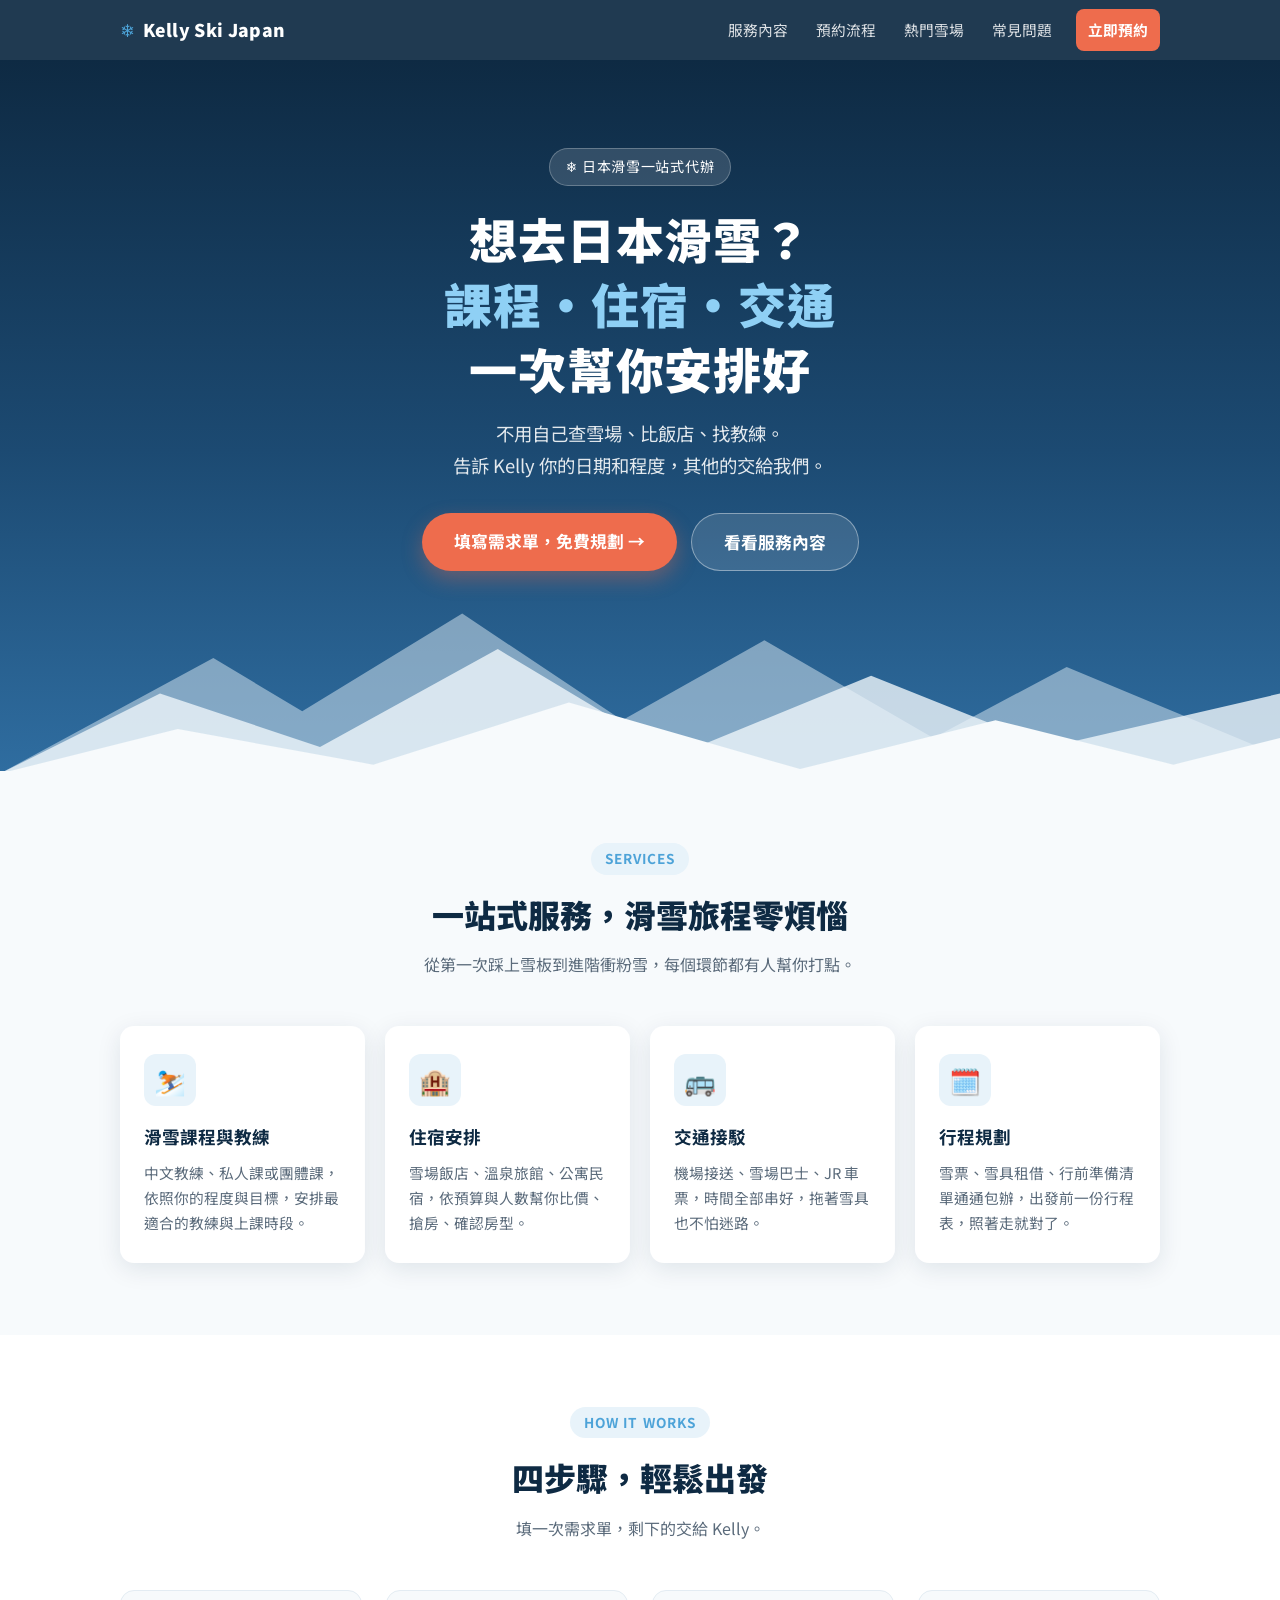
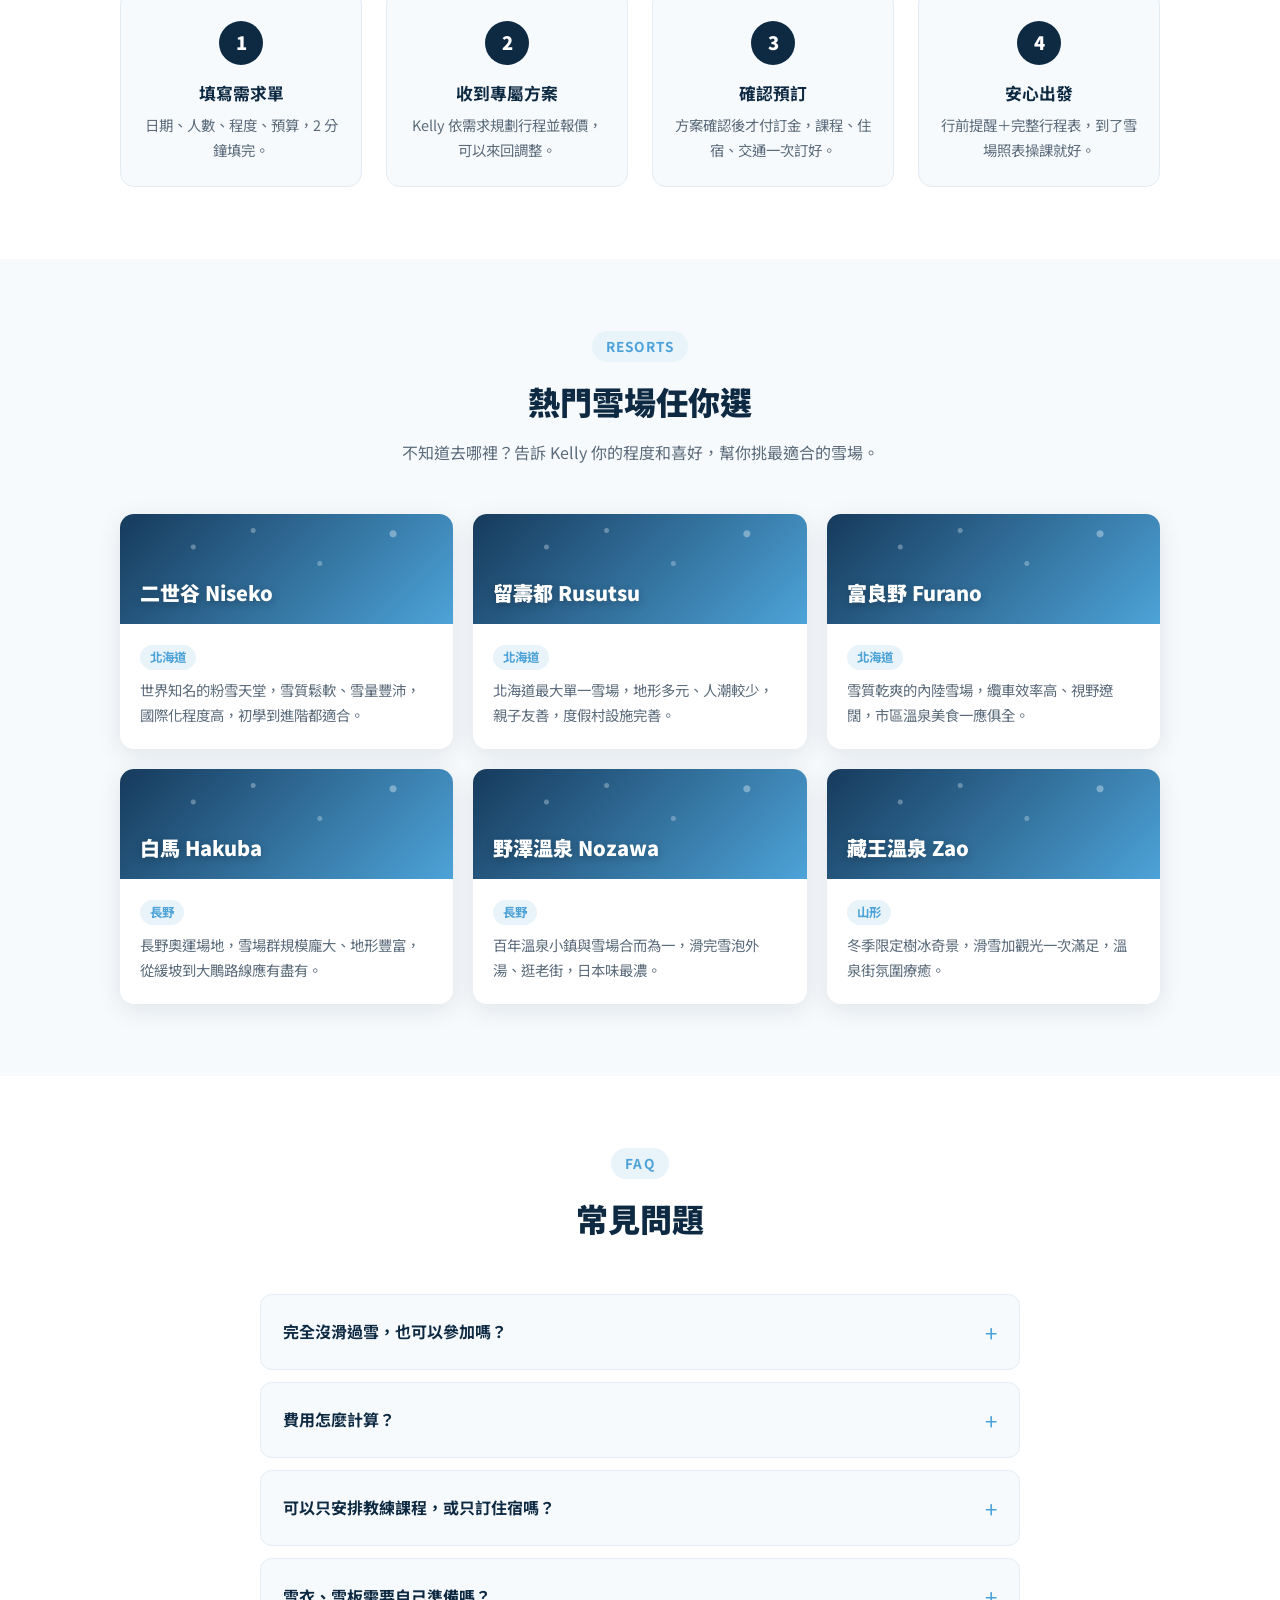
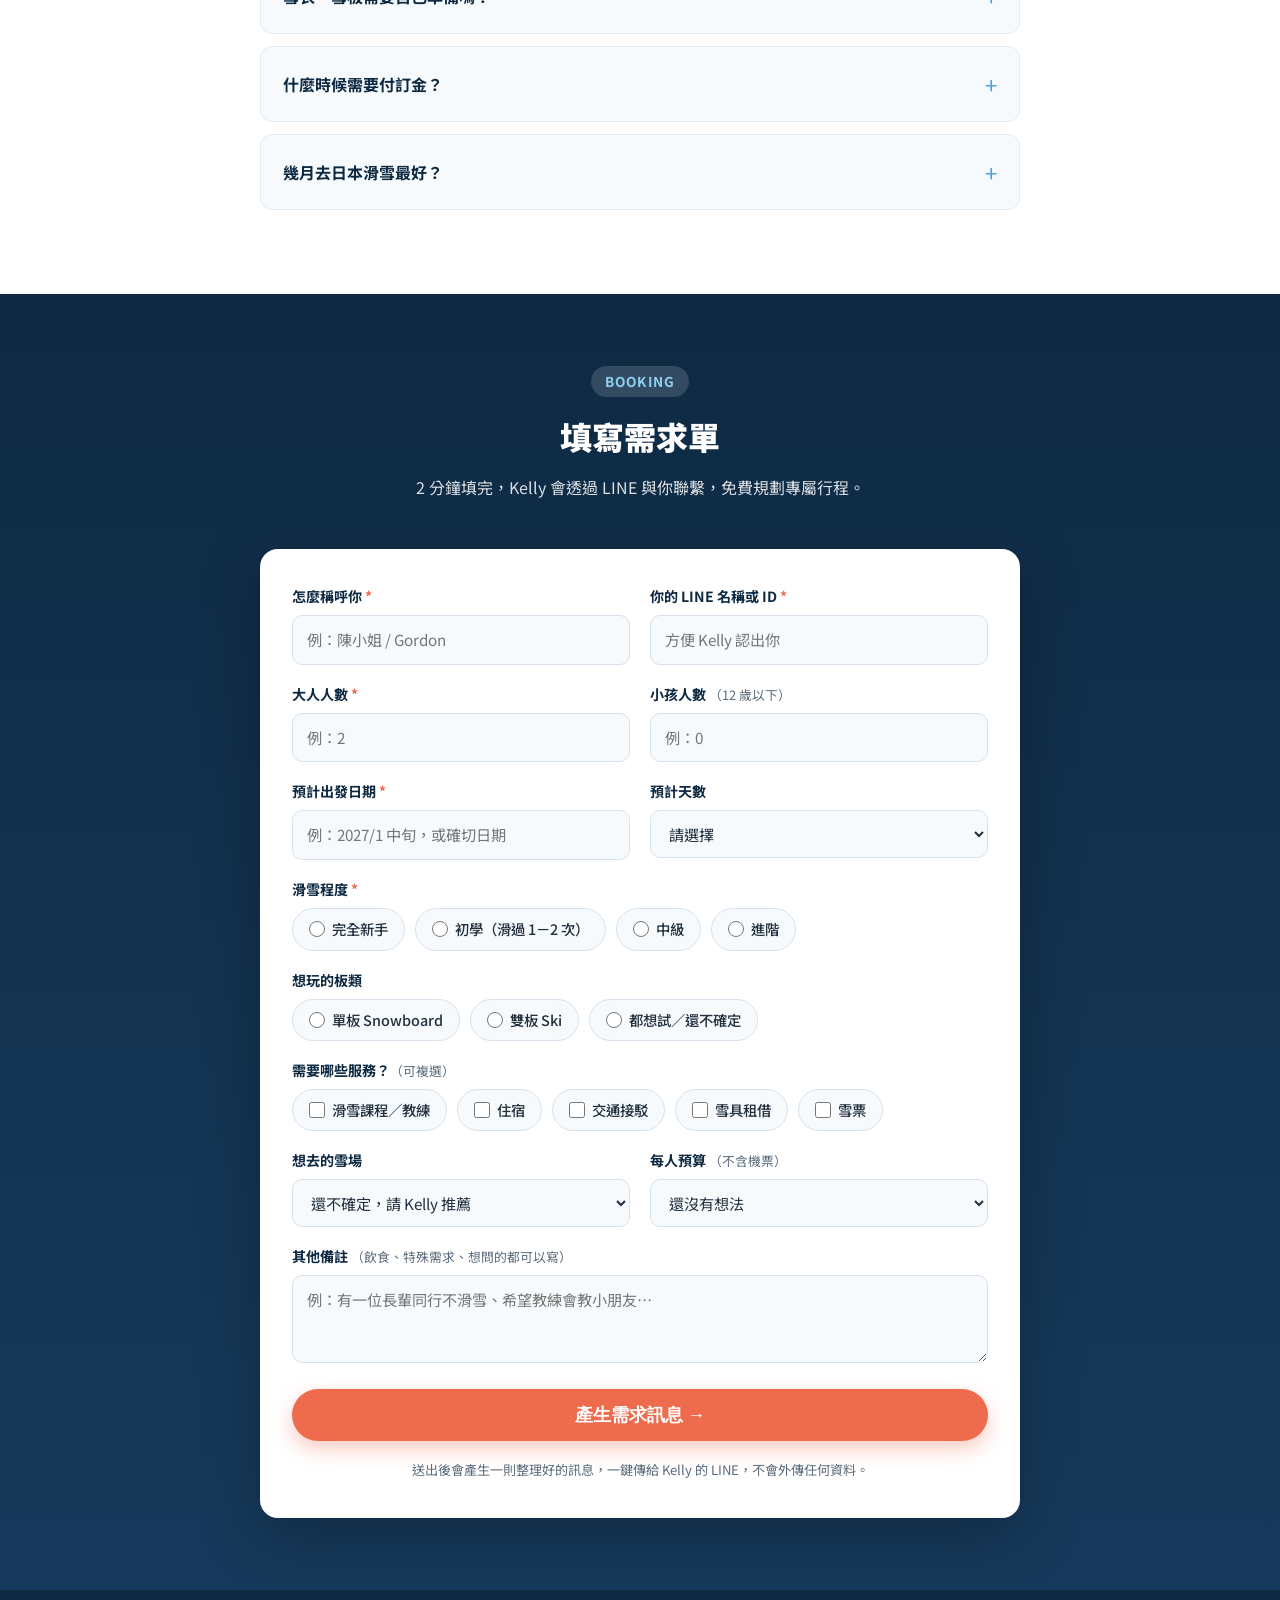
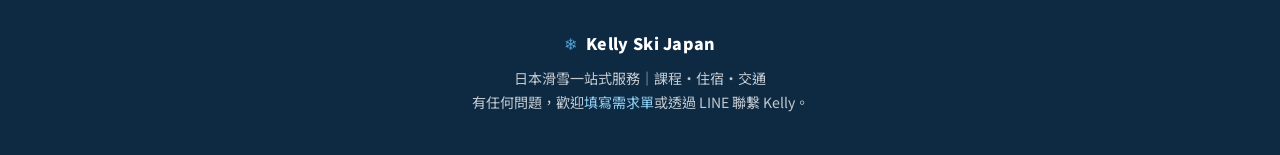
==== index.html @ f6737945 "Add Japan ski trip one-stop service website Single-page static site for Kelly's ski trip concierge s" ====
<!DOCTYPE html>
<html lang="zh-Hant">
<head>
<meta charset="UTF-8">
<meta name="viewport" content="width=device-width, initial-scale=1.0">
<title>Kelly 日本滑雪一站式服務｜課程・住宿・交通 一次搞定</title>
<meta name="description" content="想去日本滑雪不知道從哪開始？Kelly 幫你一次安排滑雪課程、教練、住宿、交通接駁。填寫需求單，免費規劃專屬行程。">
<meta property="og:title" content="Kelly 日本滑雪一站式服務">
<meta property="og:description" content="滑雪課程、教練、住宿、交通，一次幫你安排好。填寫需求單，免費規劃專屬行程。">
<meta property="og:type" content="website">
<link rel="icon" href="data:image/svg+xml,<svg xmlns='http://www.w3.org/2000/svg' viewBox='0 0 100 100'><text y='.9em' font-size='90'>⛷️</text></svg>">
<link rel="preconnect" href="https://fonts.googleapis.com">
<link rel="preconnect" href="https://fonts.gstatic.com" crossorigin>
<link href="https://fonts.googleapis.com/css2?family=Noto+Sans+TC:wght@400;500;700;900&display=swap" rel="stylesheet">
<style>
  :root {
    --navy: #0e2a43;
    --navy-2: #163a5c;
    --ice: #4da3d8;
    --ice-light: #e8f3fa;
    --snow: #f7fafc;
    --white: #ffffff;
    --ink: #22303e;
    --muted: #5b6b7b;
    --accent: #ee6c4d;
    --accent-dark: #d9532f;
    --radius: 14px;
    --shadow: 0 6px 24px rgba(14, 42, 67, 0.10);
    --maxw: 1080px;
  }

  * { margin: 0; padding: 0; box-sizing: border-box; }

  html { scroll-behavior: smooth; }

  body {
    font-family: 'Noto Sans TC', 'PingFang TC', 'Microsoft JhengHei', system-ui, sans-serif;
    color: var(--ink);
    background: var(--snow);
    line-height: 1.7;
    -webkit-font-smoothing: antialiased;
  }

  img, svg { max-width: 100%; display: block; }

  .container {
    max-width: var(--maxw);
    margin: 0 auto;
    padding: 0 20px;
  }

  /* ---------- Header ---------- */
  header {
    position: sticky;
    top: 0;
    z-index: 100;
    background: rgba(14, 42, 67, 0.92);
    backdrop-filter: blur(8px);
  }

  .nav {
    display: flex;
    align-items: center;
    justify-content: space-between;
    height: 60px;
  }

  .brand {
    color: var(--white);
    font-weight: 900;
    font-size: 1.1rem;
    text-decoration: none;
    letter-spacing: 0.02em;
    display: flex;
    align-items: center;
    gap: 8px;
  }

  .brand .flake { color: var(--ice); }

  .nav-links {
    display: flex;
    align-items: center;
    gap: 4px;
  }

  .nav-links a {
    color: rgba(255, 255, 255, 0.85);
    text-decoration: none;
    font-size: 0.92rem;
    padding: 8px 12px;
    border-radius: 8px;
    transition: background 0.2s, color 0.2s;
  }

  .nav-links a:hover { background: rgba(255, 255, 255, 0.12); color: var(--white); }

  .nav-links a.nav-cta {
    background: var(--accent);
    color: var(--white);
    font-weight: 700;
    margin-left: 8px;
  }

  .nav-links a.nav-cta:hover { background: var(--accent-dark); }

  @media (max-width: 720px) {
    .nav-links a:not(.nav-cta) { display: none; }
  }

  /* ---------- Hero ---------- */
  .hero {
    position: relative;
    background: linear-gradient(180deg, #0e2a43 0%, #1c4a72 55%, #2f6da0 100%);
    color: var(--white);
    overflow: hidden;
    padding: 88px 0 0;
  }

  .hero-inner {
    position: relative;
    z-index: 2;
    text-align: center;
    max-width: 720px;
    margin: 0 auto;
    padding: 0 20px 200px;
  }

  .hero .eyebrow {
    display: inline-block;
    background: rgba(255, 255, 255, 0.14);
    border: 1px solid rgba(255, 255, 255, 0.25);
    padding: 6px 16px;
    border-radius: 999px;
    font-size: 0.88rem;
    margin-bottom: 20px;
    letter-spacing: 0.05em;
  }

  .hero h1 {
    font-size: clamp(1.9rem, 5.5vw, 3rem);
    font-weight: 900;
    line-height: 1.35;
    margin-bottom: 18px;
    letter-spacing: 0.02em;
  }

  .hero h1 .hl { color: #8fd0f5; }

  .hero p.sub {
    font-size: clamp(1rem, 2.5vw, 1.15rem);
    color: rgba(255, 255, 255, 0.88);
    margin-bottom: 32px;
  }

  .hero-ctas {
    display: flex;
    gap: 14px;
    justify-content: center;
    flex-wrap: wrap;
  }

  .btn {
    display: inline-block;
    padding: 14px 32px;
    border-radius: 999px;
    font-size: 1.05rem;
    font-weight: 700;
    text-decoration: none;
    cursor: pointer;
    border: none;
    transition: transform 0.15s, background 0.2s, box-shadow 0.2s;
  }

  .btn:active { transform: scale(0.97); }

  .btn-primary {
    background: var(--accent);
    color: var(--white);
    box-shadow: 0 8px 20px rgba(238, 108, 77, 0.35);
  }

  .btn-primary:hover { background: var(--accent-dark); }

  .btn-ghost {
    background: rgba(255, 255, 255, 0.12);
    color: var(--white);
    border: 1px solid rgba(255, 255, 255, 0.4);
  }

  .btn-ghost:hover { background: rgba(255, 255, 255, 0.22); }

  .hero-mountains {
    position: absolute;
    bottom: -2px;
    left: 0;
    right: 0;
    z-index: 1;
    pointer-events: none;
  }

  .hero-mountains svg { width: 100%; height: auto; }

  /* ---------- Sections ---------- */
  section { padding: 72px 0; }

  .section-head {
    text-align: center;
    max-width: 640px;
    margin: 0 auto 48px;
  }

  .section-head .tag {
    display: inline-block;
    color: var(--ice);
    background: var(--ice-light);
    font-size: 0.85rem;
    font-weight: 700;
    padding: 4px 14px;
    border-radius: 999px;
    margin-bottom: 12px;
    letter-spacing: 0.08em;
  }

  .section-head h2 {
    font-size: clamp(1.5rem, 4vw, 2rem);
    font-weight: 900;
    color: var(--navy);
    margin-bottom: 10px;
  }

  .section-head p { color: var(--muted); }

  /* ---------- Services ---------- */
  .cards {
    display: grid;
    grid-template-columns: repeat(auto-fit, minmax(230px, 1fr));
    gap: 20px;
  }

  .card {
    background: var(--white);
    border-radius: var(--radius);
    padding: 28px 24px;
    box-shadow: var(--shadow);
    transition: transform 0.2s;
  }

  .card:hover { transform: translateY(-4px); }

  .card .icon {
    width: 52px;
    height: 52px;
    border-radius: 12px;
    background: var(--ice-light);
    display: flex;
    align-items: center;
    justify-content: center;
    font-size: 1.6rem;
    margin-bottom: 16px;
  }

  .card h3 {
    font-size: 1.1rem;
    font-weight: 700;
    color: var(--navy);
    margin-bottom: 8px;
  }

  .card p { font-size: 0.92rem; color: var(--muted); }

  /* ---------- Steps ---------- */
  .steps-section { background: var(--white); }

  .steps {
    display: grid;
    grid-template-columns: repeat(auto-fit, minmax(210px, 1fr));
    gap: 24px;
    counter-reset: step;
  }

  .step {
    position: relative;
    background: var(--snow);
    border: 1px solid #e3ecf3;
    border-radius: var(--radius);
    padding: 30px 22px 24px;
    text-align: center;
  }

  .step .num {
    width: 44px;
    height: 44px;
    border-radius: 50%;
    background: var(--navy);
    color: var(--white);
    font-weight: 900;
    font-size: 1.15rem;
    display: flex;
    align-items: center;
    justify-content: center;
    margin: 0 auto 14px;
  }

  .step h3 {
    font-size: 1.05rem;
    font-weight: 700;
    color: var(--navy);
    margin-bottom: 6px;
  }

  .step p { font-size: 0.9rem; color: var(--muted); }

  /* ---------- Resorts ---------- */
  .resorts {
    display: grid;
    grid-template-columns: repeat(auto-fit, minmax(280px, 1fr));
    gap: 20px;
  }

  .resort {
    background: var(--white);
    border-radius: var(--radius);
    overflow: hidden;
    box-shadow: var(--shadow);
  }

  .resort .banner {
    height: 110px;
    background: linear-gradient(135deg, var(--navy-2), var(--ice));
    display: flex;
    align-items: flex-end;
    padding: 14px 20px;
    position: relative;
  }

  .resort .banner::after {
    content: "";
    position: absolute;
    inset: 0;
    background:
      radial-gradient(circle at 82% 18%, rgba(255,255,255,0.35) 0 3px, transparent 4px),
      radial-gradient(circle at 22% 30%, rgba(255,255,255,0.3) 0 2px, transparent 3px),
      radial-gradient(circle at 60% 45%, rgba(255,255,255,0.28) 0 2px, transparent 3px),
      radial-gradient(circle at 40% 15%, rgba(255,255,255,0.3) 0 2px, transparent 3px);
  }

  .resort .banner h3 {
    color: var(--white);
    font-size: 1.25rem;
    font-weight: 900;
    z-index: 1;
    text-shadow: 0 2px 8px rgba(0,0,0,0.25);
  }

  .resort .body { padding: 18px 20px 22px; }

  .resort .region {
    display: inline-block;
    font-size: 0.78rem;
    font-weight: 700;
    color: var(--ice);
    background: var(--ice-light);
    padding: 2px 10px;
    border-radius: 999px;
    margin-bottom: 8px;
  }

  .resort p { font-size: 0.9rem; color: var(--muted); }

  /* ---------- FAQ ---------- */
  .faq-section { background: var(--white); }

  .faq-list { max-width: 760px; margin: 0 auto; }

  details {
    background: var(--snow);
    border: 1px solid #e3ecf3;
    border-radius: 12px;
    margin-bottom: 12px;
    overflow: hidden;
  }

  summary {
    cursor: pointer;
    padding: 18px 22px;
    font-weight: 700;
    color: var(--navy);
    list-style: none;
    display: flex;
    justify-content: space-between;
    align-items: center;
    gap: 12px;
  }

  summary::-webkit-details-marker { display: none; }

  summary::after {
    content: "+";
    font-size: 1.4rem;
    font-weight: 400;
    color: var(--ice);
    transition: transform 0.2s;
    flex-shrink: 0;
  }

  details[open] summary::after { transform: rotate(45deg); }

  details .answer {
    padding: 0 22px 18px;
    color: var(--muted);
    font-size: 0.95rem;
  }

  /* ---------- Form ---------- */
  .form-section {
    background: linear-gradient(180deg, var(--navy) 0%, var(--navy-2) 100%);
  }

  .form-section .section-head h2,
  .form-section .section-head p { color: var(--white); }

  .form-section .section-head p { opacity: 0.85; }

  .form-section .section-head .tag {
    background: rgba(255, 255, 255, 0.15);
    color: #8fd0f5;
  }

  form.booking {
    max-width: 760px;
    margin: 0 auto;
    background: var(--white);
    border-radius: 18px;
    padding: 36px 32px;
    box-shadow: 0 20px 60px rgba(0, 0, 0, 0.25);
  }

  @media (max-width: 560px) {
    form.booking { padding: 26px 18px; }
  }

  .form-grid {
    display: grid;
    grid-template-columns: 1fr 1fr;
    gap: 18px 20px;
  }

  @media (max-width: 560px) {
    .form-grid { grid-template-columns: 1fr; }
  }

  .field { display: flex; flex-direction: column; gap: 6px; }

  .field.full { grid-column: 1 / -1; }

  .field label {
    font-size: 0.88rem;
    font-weight: 700;
    color: var(--navy);
  }

  .field label .req { color: var(--accent); }

  .field label .opt {
    color: var(--muted);
    font-weight: 400;
    font-size: 0.8rem;
  }

  .field input,
  .field select,
  .field textarea {
    font: inherit;
    font-size: 0.95rem;
    padding: 11px 14px;
    border: 1.5px solid #d7e2ec;
    border-radius: 10px;
    background: var(--snow);
    color: var(--ink);
    width: 100%;
    transition: border-color 0.2s, box-shadow 0.2s;
  }

  .field input:focus,
  .field select:focus,
  .field textarea:focus {
    outline: none;
    border-color: var(--ice);
    box-shadow: 0 0 0 3px rgba(77, 163, 216, 0.18);
    background: var(--white);
  }

  .field textarea { resize: vertical; min-height: 88px; }

  .choice-group {
    display: flex;
    flex-wrap: wrap;
    gap: 10px;
  }

  .choice-group label {
    display: flex;
    align-items: center;
    gap: 7px;
    background: var(--snow);
    border: 1.5px solid #d7e2ec;
    border-radius: 999px;
    padding: 8px 16px;
    font-size: 0.9rem;
    font-weight: 500;
    color: var(--ink);
    cursor: pointer;
    transition: border-color 0.2s, background 0.2s;
    user-select: none;
  }

  .choice-group input { accent-color: var(--ice); width: 16px; height: 16px; }

  .choice-group label:has(input:checked) {
    border-color: var(--ice);
    background: var(--ice-light);
    color: var(--navy);
    font-weight: 700;
  }

  .form-submit {
    grid-column: 1 / -1;
    text-align: center;
    margin-top: 8px;
  }

  .form-submit .btn { width: 100%; font-size: 1.1rem; }

  .form-note {
    grid-column: 1 / -1;
    text-align: center;
    font-size: 0.82rem;
    color: var(--muted);
  }

  /* ---------- Result ---------- */
  .result {
    max-width: 760px;
    margin: 24px auto 0;
    background: var(--white);
    border-radius: 18px;
    padding: 30px 32px;
    box-shadow: 0 20px 60px rgba(0, 0, 0, 0.25);
    display: none;
  }

  .result.show { display: block; }

  @media (max-width: 560px) {
    .result { padding: 24px 18px; }
  }

  .result h3 {
    color: var(--navy);
    font-weight: 900;
    font-size: 1.15rem;
    margin-bottom: 6px;
  }

  .result p.hint { color: var(--muted); font-size: 0.9rem; margin-bottom: 14px; }

  .result textarea {
    width: 100%;
    font: inherit;
    font-size: 0.9rem;
    line-height: 1.65;
    padding: 14px 16px;
    border: 1.5px solid #d7e2ec;
    border-radius: 12px;
    background: var(--snow);
    color: var(--ink);
    min-height: 240px;
    resize: vertical;
  }

  .result-actions {
    display: flex;
    gap: 12px;
    margin-top: 16px;
    flex-wrap: wrap;
  }

  .result-actions .btn { flex: 1; min-width: 180px; text-align: center; }

  .btn-line {
    background: #06c755;
    color: var(--white);
  }

  .btn-line:hover { background: #05a648; }

  .btn-copy {
    background: var(--navy);
    color: var(--white);
  }

  .btn-copy:hover { background: var(--navy-2); }

  .copied-toast {
    position: fixed;
    bottom: 28px;
    left: 50%;
    transform: translateX(-50%) translateY(20px);
    background: var(--navy);
    color: var(--white);
    padding: 12px 26px;
    border-radius: 999px;
    font-size: 0.92rem;
    font-weight: 700;
    box-shadow: var(--shadow);
    opacity: 0;
    pointer-events: none;
    transition: opacity 0.25s, transform 0.25s;
    z-index: 200;
  }

  .copied-toast.show {
    opacity: 1;
    transform: translateX(-50%) translateY(0);
  }

  /* ---------- Footer ---------- */
  footer {
    background: var(--navy);
    color: rgba(255, 255, 255, 0.75);
    padding: 40px 0;
    text-align: center;
    font-size: 0.88rem;
  }

  footer .brand { justify-content: center; margin-bottom: 10px; font-size: 1rem; }

  footer a { color: #8fd0f5; text-decoration: none; }
</style>
</head>
<body>

<header>
  <nav class="nav container">
    <a class="brand" href="#top"><span class="flake">❄</span>Kelly Ski Japan</a>
    <div class="nav-links">
      <a href="#services">服務內容</a>
      <a href="#steps">預約流程</a>
      <a href="#resorts">熱門雪場</a>
      <a href="#faq">常見問題</a>
      <a class="nav-cta" href="#booking">立即預約</a>
    </div>
  </nav>
</header>

<section class="hero" id="top">
  <div class="hero-inner">
    <span class="eyebrow">❄ 日本滑雪一站式代辦</span>
    <h1>想去日本滑雪？<br><span class="hl">課程・住宿・交通</span><br>一次幫你安排好</h1>
    <p class="sub">不用自己查雪場、比飯店、找教練。<br>告訴 Kelly 你的日期和程度，其他的交給我們。</p>
    <div class="hero-ctas">
      <a class="btn btn-primary" href="#booking">填寫需求單，免費規劃 →</a>
      <a class="btn btn-ghost" href="#services">看看服務內容</a>
    </div>
  </div>
  <div class="hero-mountains" aria-hidden="true">
    <svg viewBox="0 0 1440 220" preserveAspectRatio="none" xmlns="http://www.w3.org/2000/svg">
      <path d="M0 220 L240 90 L340 150 L520 40 L700 160 L860 70 L1050 180 L1200 100 L1440 200 L1440 220 Z" fill="#dbe9f4" opacity="0.5"/>
      <path d="M0 220 L180 130 L360 190 L560 80 L760 200 L980 110 L1180 190 L1440 130 L1440 220 Z" fill="#eef5fa" opacity="0.8"/>
      <path d="M0 220 L200 170 L420 210 L640 140 L900 215 L1120 160 L1320 210 L1440 180 L1440 220 Z" fill="#f7fafc"/>
    </svg>
  </div>
</section>

<section id="services">
  <div class="container">
    <div class="section-head">
      <span class="tag">SERVICES</span>
      <h2>一站式服務，滑雪旅程零煩惱</h2>
      <p>從第一次踩上雪板到進階衝粉雪，每個環節都有人幫你打點。</p>
    </div>
    <div class="cards">
      <div class="card">
        <div class="icon">⛷️</div>
        <h3>滑雪課程與教練</h3>
        <p>中文教練、私人課或團體課，依照你的程度與目標，安排最適合的教練與上課時段。</p>
      </div>
      <div class="card">
        <div class="icon">🏨</div>
        <h3>住宿安排</h3>
        <p>雪場飯店、溫泉旅館、公寓民宿，依預算與人數幫你比價、搶房、確認房型。</p>
      </div>
      <div class="card">
        <div class="icon">🚌</div>
        <h3>交通接駁</h3>
        <p>機場接送、雪場巴士、JR 車票，時間全部串好，拖著雪具也不怕迷路。</p>
      </div>
      <div class="card">
        <div class="icon">🗓️</div>
        <h3>行程規劃</h3>
        <p>雪票、雪具租借、行前準備清單通通包辦，出發前一份行程表，照著走就對了。</p>
      </div>
    </div>
  </div>
</section>

<section class="steps-section" id="steps">
  <div class="container">
    <div class="section-head">
      <span class="tag">HOW IT WORKS</span>
      <h2>四步驟，輕鬆出發</h2>
      <p>填一次需求單，剩下的交給 Kelly。</p>
    </div>
    <div class="steps">
      <div class="step">
        <div class="num">1</div>
        <h3>填寫需求單</h3>
        <p>日期、人數、程度、預算，2 分鐘填完。</p>
      </div>
      <div class="step">
        <div class="num">2</div>
        <h3>收到專屬方案</h3>
        <p>Kelly 依需求規劃行程並報價，可以來回調整。</p>
      </div>
      <div class="step">
        <div class="num">3</div>
        <h3>確認預訂</h3>
        <p>方案確認後才付訂金，課程、住宿、交通一次訂好。</p>
      </div>
      <div class="step">
        <div class="num">4</div>
        <h3>安心出發</h3>
        <p>行前提醒＋完整行程表，到了雪場照表操課就好。</p>
      </div>
    </div>
  </div>
</section>

<section id="resorts">
  <div class="container">
    <div class="section-head">
      <span class="tag">RESORTS</span>
      <h2>熱門雪場任你選</h2>
      <p>不知道去哪裡？告訴 Kelly 你的程度和喜好，幫你挑最適合的雪場。</p>
    </div>
    <div class="resorts">
      <div class="resort">
        <div class="banner"><h3>二世谷 Niseko</h3></div>
        <div class="body">
          <span class="region">北海道</span>
          <p>世界知名的粉雪天堂，雪質鬆軟、雪量豐沛，國際化程度高，初學到進階都適合。</p>
        </div>
      </div>
      <div class="resort">
        <div class="banner"><h3>留壽都 Rusutsu</h3></div>
        <div class="body">
          <span class="region">北海道</span>
          <p>北海道最大單一雪場，地形多元、人潮較少，親子友善，度假村設施完善。</p>
        </div>
      </div>
      <div class="resort">
        <div class="banner"><h3>富良野 Furano</h3></div>
        <div class="body">
          <span class="region">北海道</span>
          <p>雪質乾爽的內陸雪場，纜車效率高、視野遼闊，市區溫泉美食一應俱全。</p>
        </div>
      </div>
      <div class="resort">
        <div class="banner"><h3>白馬 Hakuba</h3></div>
        <div class="body">
          <span class="region">長野</span>
          <p>長野奧運場地，雪場群規模龐大、地形豐富，從緩坡到大鵰路線應有盡有。</p>
        </div>
      </div>
      <div class="resort">
        <div class="banner"><h3>野澤溫泉 Nozawa</h3></div>
        <div class="body">
          <span class="region">長野</span>
          <p>百年溫泉小鎮與雪場合而為一，滑完雪泡外湯、逛老街，日本味最濃。</p>
        </div>
      </div>
      <div class="resort">
        <div class="banner"><h3>藏王溫泉 Zao</h3></div>
        <div class="body">
          <span class="region">山形</span>
          <p>冬季限定樹冰奇景，滑雪加觀光一次滿足，溫泉街氛圍療癒。</p>
        </div>
      </div>
    </div>
  </div>
</section>

<section class="faq-section" id="faq">
  <div class="container">
    <div class="section-head">
      <span class="tag">FAQ</span>
      <h2>常見問題</h2>
    </div>
    <div class="faq-list">
      <details>
        <summary>完全沒滑過雪，也可以參加嗎？</summary>
        <div class="answer">當然可以！大部分找 Kelly 的朋友都是第一次滑雪。我們會安排適合初學者的雪場與課程，教練會從穿雪鞋、走路開始教起，第一天就能體驗滑行的樂趣。</div>
      </details>
      <details>
        <summary>費用怎麼計算？</summary>
        <div class="answer">依照人數、日期、住宿等級與課程需求客製報價。填寫需求單後，Kelly 會免費幫你規劃並提供完整報價，覺得合適再預訂，不收規劃費。</div>
      </details>
      <details>
        <summary>可以只安排教練課程，或只訂住宿嗎？</summary>
        <div class="answer">可以！服務可以單點：只找中文教練、只訂雪場住宿、只安排接駁都沒問題。在需求單勾選你需要的項目即可。</div>
      </details>
      <details>
        <summary>雪衣、雪板需要自己準備嗎？</summary>
        <div class="answer">不用特地購買。雪衣、雪褲、雪板、雪鞋、安全帽都能在當地租借，Kelly 會事先幫你預約好尺寸，到場即取。建議自備的只有脖圍、手套、雪鏡等貼身小物。</div>
      </details>
      <details>
        <summary>什麼時候需要付訂金？</summary>
        <div class="answer">行程方案與報價都確認後才需要付訂，細節會在報價時一併說明，確認前都不會產生任何費用。</div>
      </details>
      <details>
        <summary>幾月去日本滑雪最好？</summary>
        <div class="answer">日本雪季大約是 12 月中到隔年 3 月底。1 月至 2 月雪況最穩定、粉雪最多；12 月與 3 月人潮較少、價格較親切。北海道雪季通常比本州更長。</div>
      </details>
    </div>
  </div>
</section>

<section class="form-section" id="booking">
  <div class="container">
    <div class="section-head">
      <span class="tag">BOOKING</span>
      <h2>填寫需求單</h2>
      <p>2 分鐘填完，Kelly 會透過 LINE 與你聯繫，免費規劃專屬行程。</p>
    </div>

    <form class="booking" id="bookingForm" novalidate>
      <div class="form-grid">
        <div class="field">
          <label for="fName">怎麼稱呼你 <span class="req">*</span></label>
          <input type="text" id="fName" name="name" placeholder="例：陳小姐 / Gordon" required>
        </div>
        <div class="field">
          <label for="fLine">你的 LINE 名稱或 ID <span class="req">*</span></label>
          <input type="text" id="fLine" name="line" placeholder="方便 Kelly 認出你" required>
        </div>
        <div class="field">
          <label for="fAdults">大人人數 <span class="req">*</span></label>
          <input type="number" id="fAdults" name="adults" min="1" max="50" placeholder="例：2" required>
        </div>
        <div class="field">
          <label for="fKids">小孩人數 <span class="opt">（12 歲以下）</span></label>
          <input type="number" id="fKids" name="kids" min="0" max="50" placeholder="例：0">
        </div>
        <div class="field">
          <label for="fDate">預計出發日期 <span class="req">*</span></label>
          <input type="text" id="fDate" name="date" placeholder="例：2027/1 中旬，或確切日期" required>
        </div>
        <div class="field">
          <label for="fDays">預計天數</label>
          <select id="fDays" name="days">
            <option value="">請選擇</option>
            <option>3 天以內</option>
            <option>4－5 天</option>
            <option>6－7 天</option>
            <option>8 天以上</option>
            <option>還不確定</option>
          </select>
        </div>
        <div class="field full">
          <label>滑雪程度 <span class="req">*</span></label>
          <div class="choice-group" id="gLevel">
            <label><input type="radio" name="level" value="完全新手（沒滑過）" required>完全新手</label>
            <label><input type="radio" name="level" value="初學（滑過 1－2 次）">初學（滑過 1－2 次）</label>
            <label><input type="radio" name="level" value="中級（可自行滑行）">中級</label>
            <label><input type="radio" name="level" value="進階">進階</label>
          </div>
        </div>
        <div class="field full">
          <label>想玩的板類</label>
          <div class="choice-group" id="gBoard">
            <label><input type="radio" name="board" value="單板 Snowboard">單板 Snowboard</label>
            <label><input type="radio" name="board" value="雙板 Ski">雙板 Ski</label>
            <label><input type="radio" name="board" value="都想試 / 還不確定">都想試／還不確定</label>
          </div>
        </div>
        <div class="field full">
          <label>需要哪些服務？<span class="opt">（可複選）</span></label>
          <div class="choice-group" id="gServices">
            <label><input type="checkbox" name="services" value="滑雪課程／教練">滑雪課程／教練</label>
            <label><input type="checkbox" name="services" value="住宿">住宿</label>
            <label><input type="checkbox" name="services" value="交通接駁">交通接駁</label>
            <label><input type="checkbox" name="services" value="雪具租借">雪具租借</label>
            <label><input type="checkbox" name="services" value="雪票">雪票</label>
          </div>
        </div>
        <div class="field">
          <label for="fResort">想去的雪場</label>
          <select id="fResort" name="resort">
            <option value="">還不確定，請 Kelly 推薦</option>
            <option>二世谷 Niseko</option>
            <option>留壽都 Rusutsu</option>
            <option>富良野 Furano</option>
            <option>白馬 Hakuba</option>
            <option>野澤溫泉 Nozawa</option>
            <option>藏王溫泉 Zao</option>
            <option>苗場 Naeba</option>
            <option>輕井澤 Karuizawa</option>
            <option>其他（備註說明）</option>
          </select>
        </div>
        <div class="field">
          <label for="fBudget">每人預算 <span class="opt">（不含機票）</span></label>
          <select id="fBudget" name="budget">
            <option value="">還沒有想法</option>
            <option>3 萬台幣以內</option>
            <option>3－5 萬台幣</option>
            <option>5－8 萬台幣</option>
            <option>8 萬台幣以上</option>
          </select>
        </div>
        <div class="field full">
          <label for="fNote">其他備註 <span class="opt">（飲食、特殊需求、想問的都可以寫）</span></label>
          <textarea id="fNote" name="note" placeholder="例：有一位長輩同行不滑雪、希望教練會教小朋友…"></textarea>
        </div>
        <div class="form-submit">
          <button type="submit" class="btn btn-primary">產生需求訊息 →</button>
        </div>
        <p class="form-note">送出後會產生一則整理好的訊息，一鍵傳給 Kelly 的 LINE，不會外傳任何資料。</p>
      </div>
    </form>

    <div class="result" id="result">
      <h3>✅ 需求單完成！</h3>
      <p class="hint">訊息已幫你整理好，按下方按鈕傳給 Kelly，或複製後貼到 LINE。</p>
      <textarea id="resultText" readonly></textarea>
      <div class="result-actions">
        <button class="btn btn-line" id="btnLine">用 LINE 傳給 Kelly</button>
        <button class="btn btn-copy" id="btnCopy">複製訊息</button>
      </div>
    </div>
  </div>
</section>

<footer>
  <div class="container">
    <a class="brand" href="#top"><span class="flake">❄</span>Kelly Ski Japan</a>
    <p>日本滑雪一站式服務｜課程・住宿・交通</p>
    <p>有任何問題，歡迎<a href="#booking">填寫需求單</a>或透過 LINE 聯繫 Kelly。</p>
  </div>
</footer>

<div class="copied-toast" id="toast">已複製，貼到 LINE 傳給 Kelly 吧！</div>

<script>
  // ====== 設定（Kelly 上線前請修改這裡）======
  // LINE 官方帳號 ID 請含 @，例如 "@123abcd"；
  // 個人帳號請填加好友連結後面的 ID，例如 "kelly123"（即 line.me/ti/p/~kelly123）。
  const KELLY_LINE_ID = "";
  // ==========================================

  const form = document.getElementById("bookingForm");
  const result = document.getElementById("result");
  const resultText = document.getElementById("resultText");
  const toast = document.getElementById("toast");

  form.addEventListener("submit", (e) => {
    e.preventDefault();
    if (!form.reportValidity()) return;

    const data = new FormData(form);
    const services = data.getAll("services");
    const lines = [
      "【日本滑雪需求單】",
      "👤 稱呼：" + data.get("name").trim(),
      "💬 LINE：" + data.get("line").trim(),
      "👥 人數：大人 " + data.get("adults") + " 位" +
        (data.get("kids") ? "、小孩 " + data.get("kids") + " 位" : ""),
      "📅 日期：" + data.get("date").trim() +
        (data.get("days") ? "（" + data.get("days") + "）" : ""),
      "🎿 程度：" + (data.get("level") || "未填"),
    ];
    if (data.get("board")) lines.push("🛷 板類：" + data.get("board"));
    lines.push("🧾 需要服務：" + (services.length ? services.join("、") : "請 Kelly 建議"));
    lines.push("🗻 想去雪場：" + (data.get("resort") || "還不確定，請 Kelly 推薦"));
    if (data.get("budget")) lines.push("💰 每人預算：" + data.get("budget"));
    if (data.get("note").trim()) lines.push("📝 備註：" + data.get("note").trim());

    resultText.value = lines.join("\n");
    result.classList.add("show");
    result.scrollIntoView({ behavior: "smooth", block: "center" });
  });

  async function copyMessage() {
    try {
      await navigator.clipboard.writeText(resultText.value);
    } catch {
      resultText.select();
      document.execCommand("copy");
    }
    toast.classList.add("show");
    setTimeout(() => toast.classList.remove("show"), 2200);
  }

  document.getElementById("btnCopy").addEventListener("click", copyMessage);

  document.getElementById("btnLine").addEventListener("click", async () => {
    await copyMessage();
    if (!KELLY_LINE_ID) {
      alert("請先在網頁設定中填入 Kelly 的 LINE ID（訊息已複製，也可以手動貼給 Kelly）。");
      return;
    }
    let url;
    if (KELLY_LINE_ID.startsWith("@")) {
      // 官方帳號：可直接帶入預填訊息
      url = "https://line.me/R/oaMessage/" + encodeURIComponent(KELLY_LINE_ID) + "/?" +
            encodeURIComponent(resultText.value);
    } else {
      // 個人帳號：開啟加好友頁，訊息已複製、貼上即可
      url = "https://line.me/ti/p/~" + encodeURIComponent(KELLY_LINE_ID);
    }
    window.open(url, "_blank");
  });
</script>

</body>
</html>
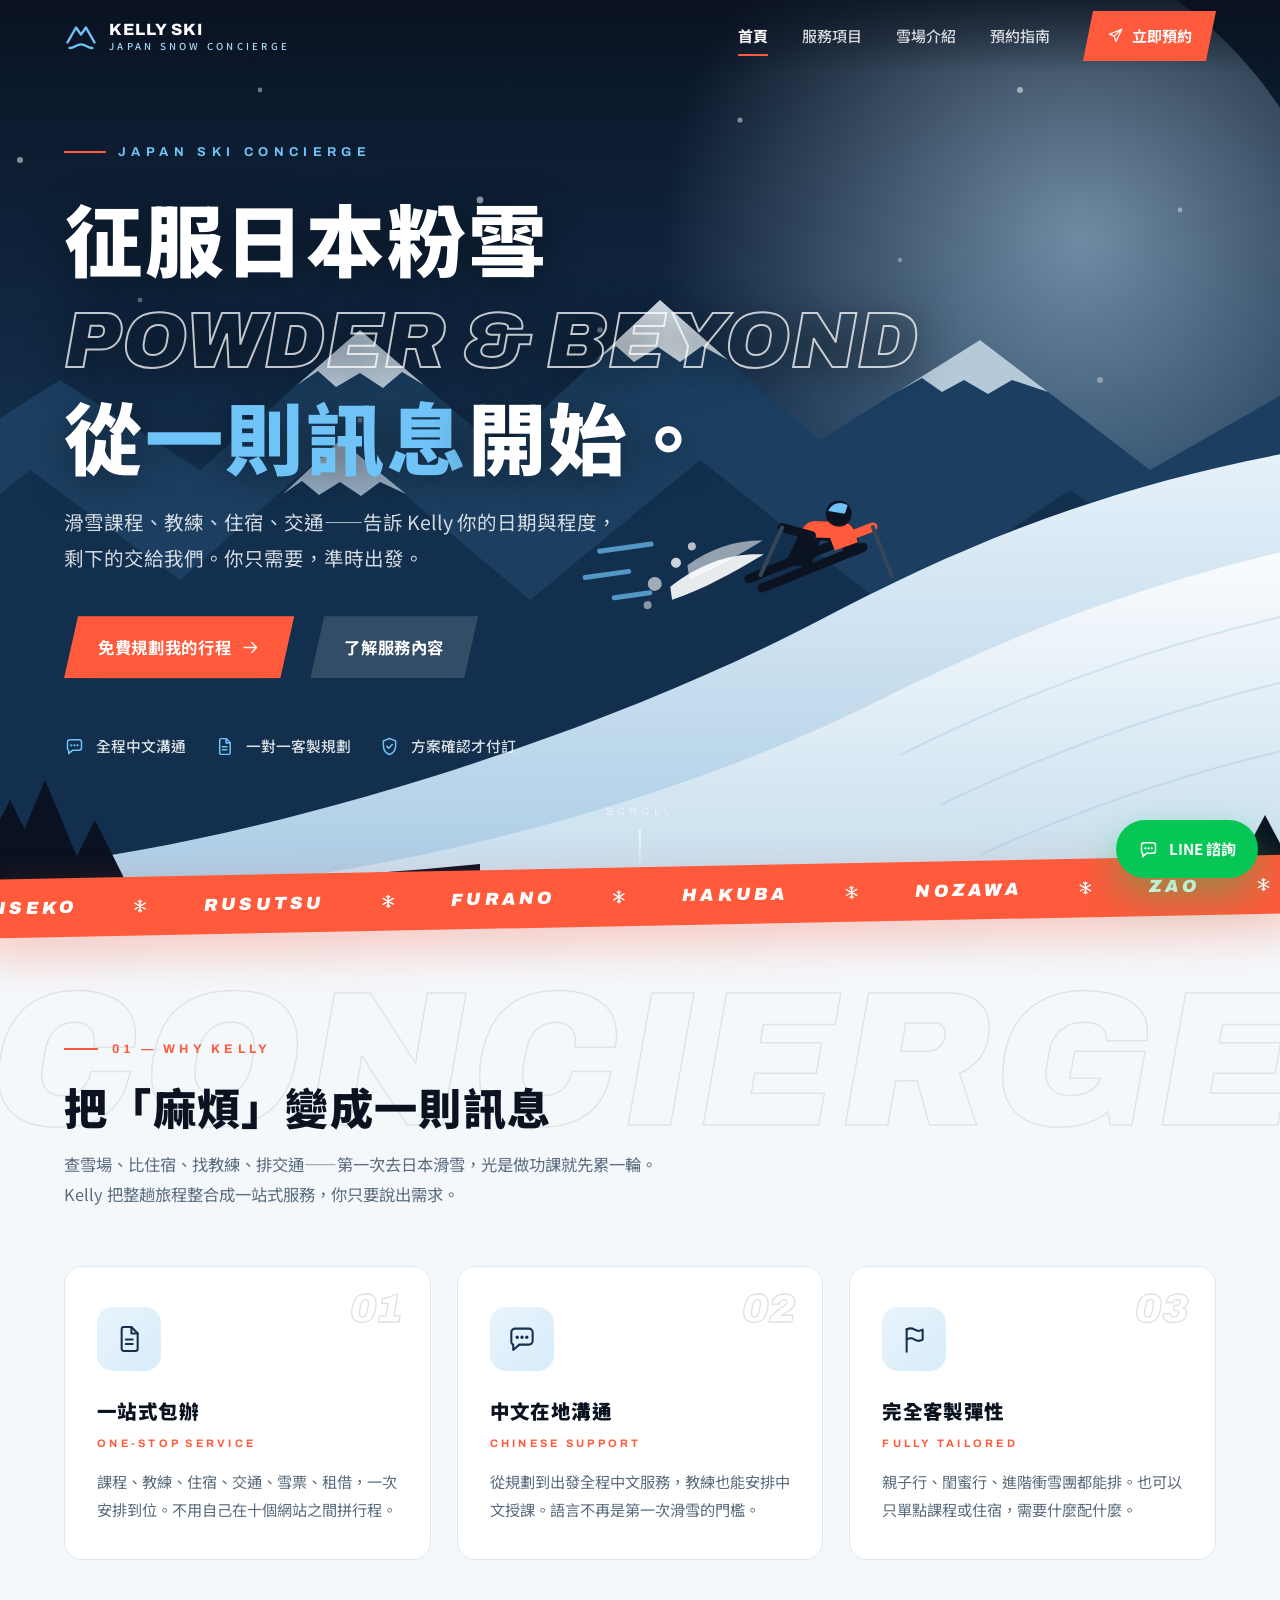
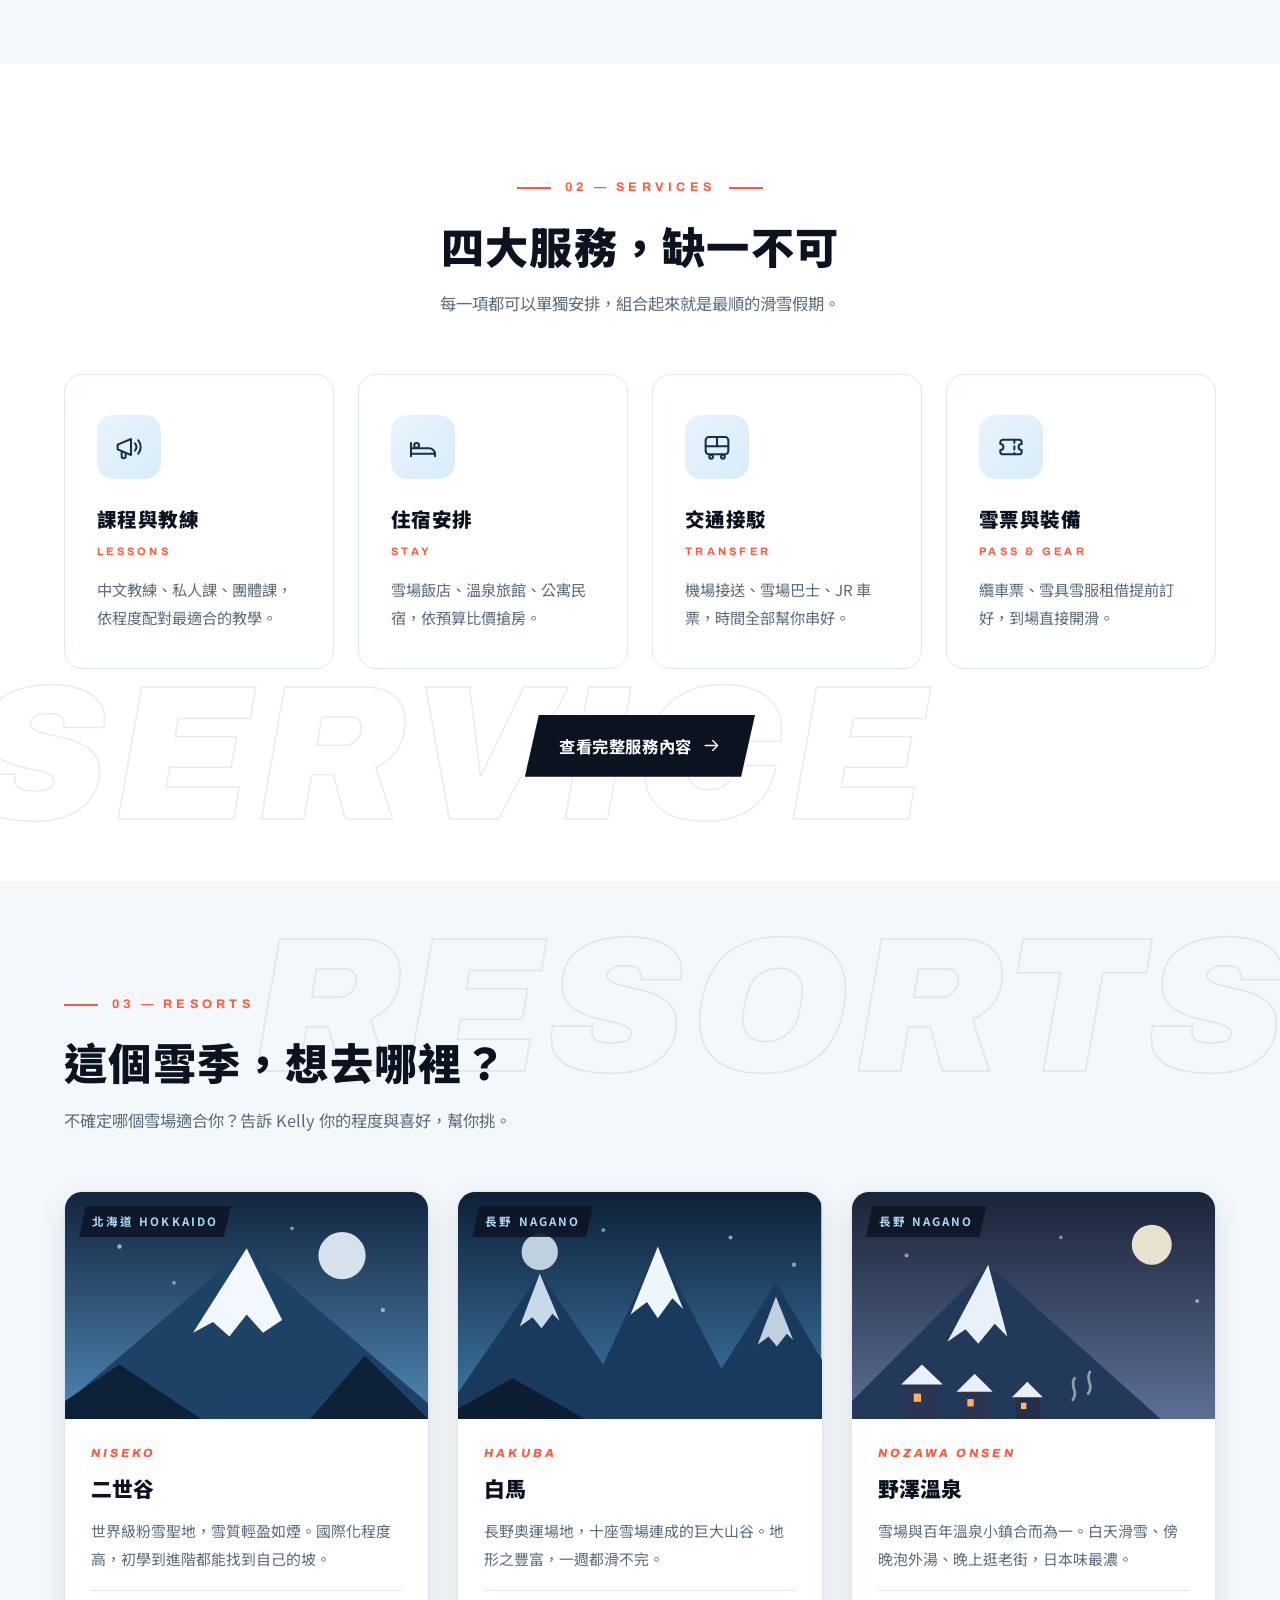
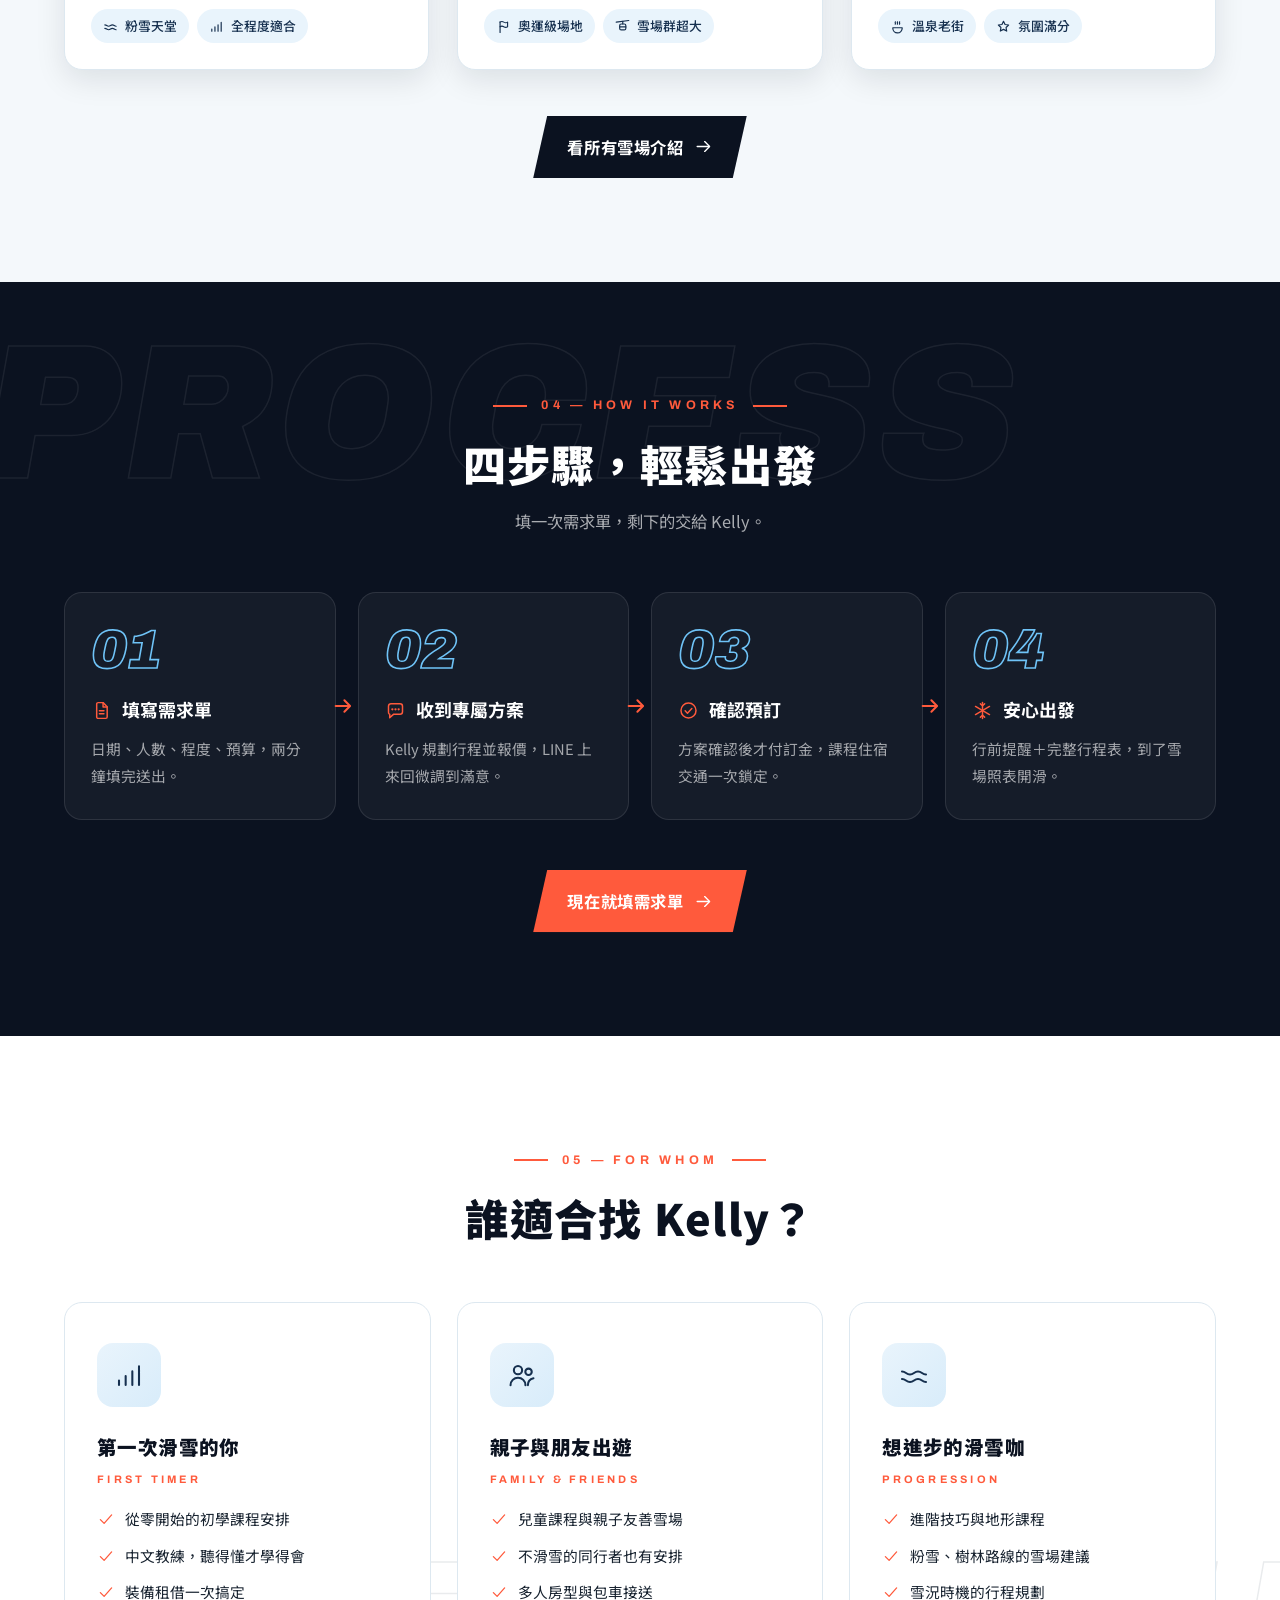
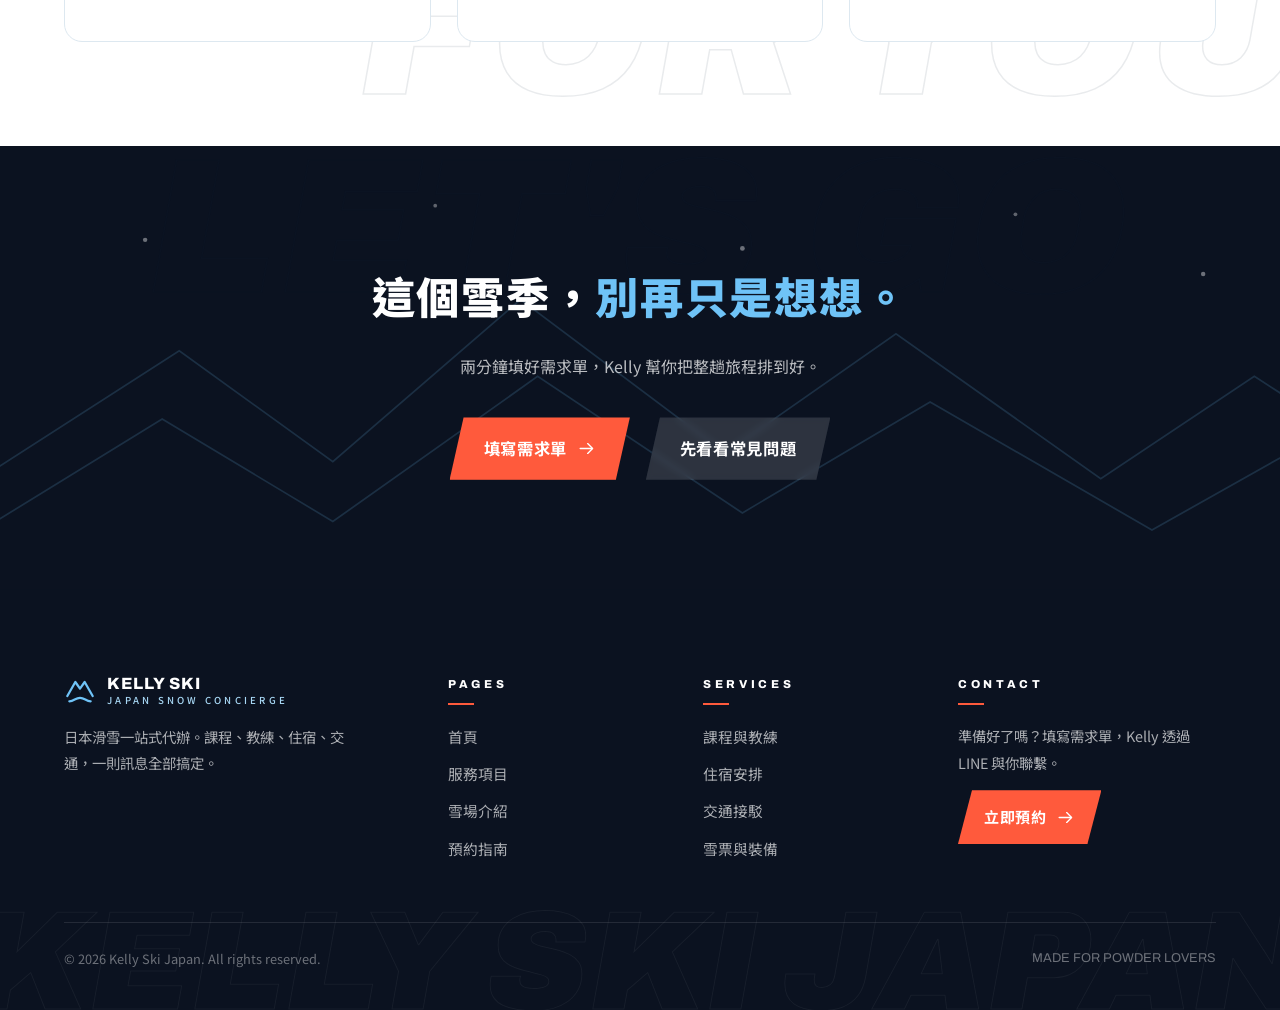
==== commit 8070adba: "Redesign as premium multi-page site with hand-drawn SVG artwork - Split single page into 5 pages: ho" ====
--- a/index.html
+++ b/index.html
@@ -3,1025 +3,559 @@
 <head>
 <meta charset="UTF-8">
 <meta name="viewport" content="width=device-width, initial-scale=1.0">
-<title>Kelly 日本滑雪一站式服務｜課程・住宿・交通 一次搞定</title>
-<meta name="description" content="想去日本滑雪不知道從哪開始？Kelly 幫你一次安排滑雪課程、教練、住宿、交通接駁。填寫需求單，免費規劃專屬行程。">
-<meta property="og:title" content="Kelly 日本滑雪一站式服務">
-<meta property="og:description" content="滑雪課程、教練、住宿、交通，一次幫你安排好。填寫需求單，免費規劃專屬行程。">
+<title>Kelly Ski Japan｜日本滑雪一站式代辦：課程・住宿・交通</title>
+<meta name="description" content="想去日本滑雪？Kelly 一次幫你安排滑雪課程、中文教練、住宿與交通接駁。填寫需求單，免費規劃專屬行程，確認方案才付訂。">
+<meta property="og:title" content="Kelly Ski Japan｜日本滑雪一站式代辦">
+<meta property="og:description" content="課程・教練・住宿・交通，一則訊息全部搞定。">
 <meta property="og:type" content="website">
-<link rel="icon" href="data:image/svg+xml,<svg xmlns='http://www.w3.org/2000/svg' viewBox='0 0 100 100'><text y='.9em' font-size='90'>⛷️</text></svg>">
+<link rel="icon" href="data:image/svg+xml,%3Csvg xmlns='http://www.w3.org/2000/svg' viewBox='0 0 64 64'%3E%3Crect width='64' height='64' rx='14' fill='%230b1220'/%3E%3Cpath d='M10 44 26 18l10 14 6-8 12 20Z' fill='%236fc3f7'/%3E%3Cpath d='M14 52c8 0 10-5 18-5s10 5 18 5' stroke='%23ff5a3c' stroke-width='4' fill='none' stroke-linecap='round'/%3E%3C/svg%3E">
 <link rel="preconnect" href="https://fonts.googleapis.com">
 <link rel="preconnect" href="https://fonts.gstatic.com" crossorigin>
-<link href="https://fonts.googleapis.com/css2?family=Noto+Sans+TC:wght@400;500;700;900&display=swap" rel="stylesheet">
-<style>
-  :root {
-    --navy: #0e2a43;
-    --navy-2: #163a5c;
-    --ice: #4da3d8;
-    --ice-light: #e8f3fa;
-    --snow: #f7fafc;
-    --white: #ffffff;
-    --ink: #22303e;
-    --muted: #5b6b7b;
-    --accent: #ee6c4d;
-    --accent-dark: #d9532f;
-    --radius: 14px;
-    --shadow: 0 6px 24px rgba(14, 42, 67, 0.10);
-    --maxw: 1080px;
-  }
-
-  * { margin: 0; padding: 0; box-sizing: border-box; }
-
-  html { scroll-behavior: smooth; }
-
-  body {
-    font-family: 'Noto Sans TC', 'PingFang TC', 'Microsoft JhengHei', system-ui, sans-serif;
-    color: var(--ink);
-    background: var(--snow);
-    line-height: 1.7;
-    -webkit-font-smoothing: antialiased;
-  }
-
-  img, svg { max-width: 100%; display: block; }
-
-  .container {
-    max-width: var(--maxw);
-    margin: 0 auto;
-    padding: 0 20px;
-  }
-
-  /* ---------- Header ---------- */
-  header {
-    position: sticky;
-    top: 0;
-    z-index: 100;
-    background: rgba(14, 42, 67, 0.92);
-    backdrop-filter: blur(8px);
-  }
-
-  .nav {
-    display: flex;
-    align-items: center;
-    justify-content: space-between;
-    height: 60px;
-  }
-
-  .brand {
-    color: var(--white);
-    font-weight: 900;
-    font-size: 1.1rem;
-    text-decoration: none;
-    letter-spacing: 0.02em;
-    display: flex;
-    align-items: center;
-    gap: 8px;
-  }
-
-  .brand .flake { color: var(--ice); }
-
-  .nav-links {
-    display: flex;
-    align-items: center;
-    gap: 4px;
-  }
-
-  .nav-links a {
-    color: rgba(255, 255, 255, 0.85);
-    text-decoration: none;
-    font-size: 0.92rem;
-    padding: 8px 12px;
-    border-radius: 8px;
-    transition: background 0.2s, color 0.2s;
-  }
-
-  .nav-links a:hover { background: rgba(255, 255, 255, 0.12); color: var(--white); }
-
-  .nav-links a.nav-cta {
-    background: var(--accent);
-    color: var(--white);
-    font-weight: 700;
-    margin-left: 8px;
-  }
-
-  .nav-links a.nav-cta:hover { background: var(--accent-dark); }
-
-  @media (max-width: 720px) {
-    .nav-links a:not(.nav-cta) { display: none; }
-  }
-
-  /* ---------- Hero ---------- */
-  .hero {
-    position: relative;
-    background: linear-gradient(180deg, #0e2a43 0%, #1c4a72 55%, #2f6da0 100%);
-    color: var(--white);
-    overflow: hidden;
-    padding: 88px 0 0;
-  }
-
-  .hero-inner {
-    position: relative;
-    z-index: 2;
-    text-align: center;
-    max-width: 720px;
-    margin: 0 auto;
-    padding: 0 20px 200px;
-  }
-
-  .hero .eyebrow {
-    display: inline-block;
-    background: rgba(255, 255, 255, 0.14);
-    border: 1px solid rgba(255, 255, 255, 0.25);
-    padding: 6px 16px;
-    border-radius: 999px;
-    font-size: 0.88rem;
-    margin-bottom: 20px;
-    letter-spacing: 0.05em;
-  }
-
-  .hero h1 {
-    font-size: clamp(1.9rem, 5.5vw, 3rem);
-    font-weight: 900;
-    line-height: 1.35;
-    margin-bottom: 18px;
-    letter-spacing: 0.02em;
-  }
-
-  .hero h1 .hl { color: #8fd0f5; }
-
-  .hero p.sub {
-    font-size: clamp(1rem, 2.5vw, 1.15rem);
-    color: rgba(255, 255, 255, 0.88);
-    margin-bottom: 32px;
-  }
-
-  .hero-ctas {
-    display: flex;
-    gap: 14px;
-    justify-content: center;
-    flex-wrap: wrap;
-  }
-
-  .btn {
-    display: inline-block;
-    padding: 14px 32px;
-    border-radius: 999px;
-    font-size: 1.05rem;
-    font-weight: 700;
-    text-decoration: none;
-    cursor: pointer;
-    border: none;
-    transition: transform 0.15s, background 0.2s, box-shadow 0.2s;
-  }
-
-  .btn:active { transform: scale(0.97); }
-
-  .btn-primary {
-    background: var(--accent);
-    color: var(--white);
-    box-shadow: 0 8px 20px rgba(238, 108, 77, 0.35);
-  }
-
-  .btn-primary:hover { background: var(--accent-dark); }
-
-  .btn-ghost {
-    background: rgba(255, 255, 255, 0.12);
-    color: var(--white);
-    border: 1px solid rgba(255, 255, 255, 0.4);
-  }
-
-  .btn-ghost:hover { background: rgba(255, 255, 255, 0.22); }
-
-  .hero-mountains {
-    position: absolute;
-    bottom: -2px;
-    left: 0;
-    right: 0;
-    z-index: 1;
-    pointer-events: none;
-  }
-
-  .hero-mountains svg { width: 100%; height: auto; }
-
-  /* ---------- Sections ---------- */
-  section { padding: 72px 0; }
-
-  .section-head {
-    text-align: center;
-    max-width: 640px;
-    margin: 0 auto 48px;
-  }
-
-  .section-head .tag {
-    display: inline-block;
-    color: var(--ice);
-    background: var(--ice-light);
-    font-size: 0.85rem;
-    font-weight: 700;
-    padding: 4px 14px;
-    border-radius: 999px;
-    margin-bottom: 12px;
-    letter-spacing: 0.08em;
-  }
-
-  .section-head h2 {
-    font-size: clamp(1.5rem, 4vw, 2rem);
-    font-weight: 900;
-    color: var(--navy);
-    margin-bottom: 10px;
-  }
-
-  .section-head p { color: var(--muted); }
-
-  /* ---------- Services ---------- */
-  .cards {
-    display: grid;
-    grid-template-columns: repeat(auto-fit, minmax(230px, 1fr));
-    gap: 20px;
-  }
-
-  .card {
-    background: var(--white);
-    border-radius: var(--radius);
-    padding: 28px 24px;
-    box-shadow: var(--shadow);
-    transition: transform 0.2s;
-  }
-
-  .card:hover { transform: translateY(-4px); }
-
-  .card .icon {
-    width: 52px;
-    height: 52px;
-    border-radius: 12px;
-    background: var(--ice-light);
-    display: flex;
-    align-items: center;
-    justify-content: center;
-    font-size: 1.6rem;
-    margin-bottom: 16px;
-  }
-
-  .card h3 {
-    font-size: 1.1rem;
-    font-weight: 700;
-    color: var(--navy);
-    margin-bottom: 8px;
-  }
-
-  .card p { font-size: 0.92rem; color: var(--muted); }
-
-  /* ---------- Steps ---------- */
-  .steps-section { background: var(--white); }
-
-  .steps {
-    display: grid;
-    grid-template-columns: repeat(auto-fit, minmax(210px, 1fr));
-    gap: 24px;
-    counter-reset: step;
-  }
-
-  .step {
-    position: relative;
-    background: var(--snow);
-    border: 1px solid #e3ecf3;
-    border-radius: var(--radius);
-    padding: 30px 22px 24px;
-    text-align: center;
-  }
-
-  .step .num {
-    width: 44px;
-    height: 44px;
-    border-radius: 50%;
-    background: var(--navy);
-    color: var(--white);
-    font-weight: 900;
-    font-size: 1.15rem;
-    display: flex;
-    align-items: center;
-    justify-content: center;
-    margin: 0 auto 14px;
-  }
-
-  .step h3 {
-    font-size: 1.05rem;
-    font-weight: 700;
-    color: var(--navy);
-    margin-bottom: 6px;
-  }
-
-  .step p { font-size: 0.9rem; color: var(--muted); }
-
-  /* ---------- Resorts ---------- */
-  .resorts {
-    display: grid;
-    grid-template-columns: repeat(auto-fit, minmax(280px, 1fr));
-    gap: 20px;
-  }
-
-  .resort {
-    background: var(--white);
-    border-radius: var(--radius);
-    overflow: hidden;
-    box-shadow: var(--shadow);
-  }
-
-  .resort .banner {
-    height: 110px;
-    background: linear-gradient(135deg, var(--navy-2), var(--ice));
-    display: flex;
-    align-items: flex-end;
-    padding: 14px 20px;
-    position: relative;
-  }
-
-  .resort .banner::after {
-    content: "";
-    position: absolute;
-    inset: 0;
-    background:
-      radial-gradient(circle at 82% 18%, rgba(255,255,255,0.35) 0 3px, transparent 4px),
-      radial-gradient(circle at 22% 30%, rgba(255,255,255,0.3) 0 2px, transparent 3px),
-      radial-gradient(circle at 60% 45%, rgba(255,255,255,0.28) 0 2px, transparent 3px),
-      radial-gradient(circle at 40% 15%, rgba(255,255,255,0.3) 0 2px, transparent 3px);
-  }
-
-  .resort .banner h3 {
-    color: var(--white);
-    font-size: 1.25rem;
-    font-weight: 900;
-    z-index: 1;
-    text-shadow: 0 2px 8px rgba(0,0,0,0.25);
-  }
-
-  .resort .body { padding: 18px 20px 22px; }
-
-  .resort .region {
-    display: inline-block;
-    font-size: 0.78rem;
-    font-weight: 700;
-    color: var(--ice);
-    background: var(--ice-light);
-    padding: 2px 10px;
-    border-radius: 999px;
-    margin-bottom: 8px;
-  }
-
-  .resort p { font-size: 0.9rem; color: var(--muted); }
-
-  /* ---------- FAQ ---------- */
-  .faq-section { background: var(--white); }
-
-  .faq-list { max-width: 760px; margin: 0 auto; }
-
-  details {
-    background: var(--snow);
-    border: 1px solid #e3ecf3;
-    border-radius: 12px;
-    margin-bottom: 12px;
-    overflow: hidden;
-  }
-
-  summary {
-    cursor: pointer;
-    padding: 18px 22px;
-    font-weight: 700;
-    color: var(--navy);
-    list-style: none;
-    display: flex;
-    justify-content: space-between;
-    align-items: center;
-    gap: 12px;
-  }
-
-  summary::-webkit-details-marker { display: none; }
-
-  summary::after {
-    content: "+";
-    font-size: 1.4rem;
-    font-weight: 400;
-    color: var(--ice);
-    transition: transform 0.2s;
-    flex-shrink: 0;
-  }
-
-  details[open] summary::after { transform: rotate(45deg); }
-
-  details .answer {
-    padding: 0 22px 18px;
-    color: var(--muted);
-    font-size: 0.95rem;
-  }
-
-  /* ---------- Form ---------- */
-  .form-section {
-    background: linear-gradient(180deg, var(--navy) 0%, var(--navy-2) 100%);
-  }
-
-  .form-section .section-head h2,
-  .form-section .section-head p { color: var(--white); }
-
-  .form-section .section-head p { opacity: 0.85; }
-
-  .form-section .section-head .tag {
-    background: rgba(255, 255, 255, 0.15);
-    color: #8fd0f5;
-  }
-
-  form.booking {
-    max-width: 760px;
-    margin: 0 auto;
-    background: var(--white);
-    border-radius: 18px;
-    padding: 36px 32px;
-    box-shadow: 0 20px 60px rgba(0, 0, 0, 0.25);
-  }
-
-  @media (max-width: 560px) {
-    form.booking { padding: 26px 18px; }
-  }
-
-  .form-grid {
-    display: grid;
-    grid-template-columns: 1fr 1fr;
-    gap: 18px 20px;
-  }
-
-  @media (max-width: 560px) {
-    .form-grid { grid-template-columns: 1fr; }
-  }
-
-  .field { display: flex; flex-direction: column; gap: 6px; }
-
-  .field.full { grid-column: 1 / -1; }
-
-  .field label {
-    font-size: 0.88rem;
-    font-weight: 700;
-    color: var(--navy);
-  }
-
-  .field label .req { color: var(--accent); }
-
-  .field label .opt {
-    color: var(--muted);
-    font-weight: 400;
-    font-size: 0.8rem;
-  }
-
-  .field input,
-  .field select,
-  .field textarea {
-    font: inherit;
-    font-size: 0.95rem;
-    padding: 11px 14px;
-    border: 1.5px solid #d7e2ec;
-    border-radius: 10px;
-    background: var(--snow);
-    color: var(--ink);
-    width: 100%;
-    transition: border-color 0.2s, box-shadow 0.2s;
-  }
-
-  .field input:focus,
-  .field select:focus,
-  .field textarea:focus {
-    outline: none;
-    border-color: var(--ice);
-    box-shadow: 0 0 0 3px rgba(77, 163, 216, 0.18);
-    background: var(--white);
-  }
-
-  .field textarea { resize: vertical; min-height: 88px; }
-
-  .choice-group {
-    display: flex;
-    flex-wrap: wrap;
-    gap: 10px;
-  }
-
-  .choice-group label {
-    display: flex;
-    align-items: center;
-    gap: 7px;
-    background: var(--snow);
-    border: 1.5px solid #d7e2ec;
-    border-radius: 999px;
-    padding: 8px 16px;
-    font-size: 0.9rem;
-    font-weight: 500;
-    color: var(--ink);
-    cursor: pointer;
-    transition: border-color 0.2s, background 0.2s;
-    user-select: none;
-  }
-
-  .choice-group input { accent-color: var(--ice); width: 16px; height: 16px; }
-
-  .choice-group label:has(input:checked) {
-    border-color: var(--ice);
-    background: var(--ice-light);
-    color: var(--navy);
-    font-weight: 700;
-  }
-
-  .form-submit {
-    grid-column: 1 / -1;
-    text-align: center;
-    margin-top: 8px;
-  }
-
-  .form-submit .btn { width: 100%; font-size: 1.1rem; }
-
-  .form-note {
-    grid-column: 1 / -1;
-    text-align: center;
-    font-size: 0.82rem;
-    color: var(--muted);
-  }
-
-  /* ---------- Result ---------- */
-  .result {
-    max-width: 760px;
-    margin: 24px auto 0;
-    background: var(--white);
-    border-radius: 18px;
-    padding: 30px 32px;
-    box-shadow: 0 20px 60px rgba(0, 0, 0, 0.25);
-    display: none;
-  }
-
-  .result.show { display: block; }
-
-  @media (max-width: 560px) {
-    .result { padding: 24px 18px; }
-  }
-
-  .result h3 {
-    color: var(--navy);
-    font-weight: 900;
-    font-size: 1.15rem;
-    margin-bottom: 6px;
-  }
-
-  .result p.hint { color: var(--muted); font-size: 0.9rem; margin-bottom: 14px; }
-
-  .result textarea {
-    width: 100%;
-    font: inherit;
-    font-size: 0.9rem;
-    line-height: 1.65;
-    padding: 14px 16px;
-    border: 1.5px solid #d7e2ec;
-    border-radius: 12px;
-    background: var(--snow);
-    color: var(--ink);
-    min-height: 240px;
-    resize: vertical;
-  }
-
-  .result-actions {
-    display: flex;
-    gap: 12px;
-    margin-top: 16px;
-    flex-wrap: wrap;
-  }
-
-  .result-actions .btn { flex: 1; min-width: 180px; text-align: center; }
-
-  .btn-line {
-    background: #06c755;
-    color: var(--white);
-  }
-
-  .btn-line:hover { background: #05a648; }
-
-  .btn-copy {
-    background: var(--navy);
-    color: var(--white);
-  }
-
-  .btn-copy:hover { background: var(--navy-2); }
-
-  .copied-toast {
-    position: fixed;
-    bottom: 28px;
-    left: 50%;
-    transform: translateX(-50%) translateY(20px);
-    background: var(--navy);
-    color: var(--white);
-    padding: 12px 26px;
-    border-radius: 999px;
-    font-size: 0.92rem;
-    font-weight: 700;
-    box-shadow: var(--shadow);
-    opacity: 0;
-    pointer-events: none;
-    transition: opacity 0.25s, transform 0.25s;
-    z-index: 200;
-  }
-
-  .copied-toast.show {
-    opacity: 1;
-    transform: translateX(-50%) translateY(0);
-  }
-
-  /* ---------- Footer ---------- */
-  footer {
-    background: var(--navy);
-    color: rgba(255, 255, 255, 0.75);
-    padding: 40px 0;
-    text-align: center;
-    font-size: 0.88rem;
-  }
-
-  footer .brand { justify-content: center; margin-bottom: 10px; font-size: 1rem; }
-
-  footer a { color: #8fd0f5; text-decoration: none; }
-</style>
+<link href="https://fonts.googleapis.com/css2?family=Archivo:ital,wght@0,500;0,700;0,800;0,900;1,700;1,900&family=Noto+Sans+TC:wght@400;500;700;900&display=swap" rel="stylesheet">
+<link rel="stylesheet" href="styles.css">
 </head>
-<body>
-
-<header>
-  <nav class="nav container">
-    <a class="brand" href="#top"><span class="flake">❄</span>Kelly Ski Japan</a>
-    <div class="nav-links">
-      <a href="#services">服務內容</a>
-      <a href="#steps">預約流程</a>
-      <a href="#resorts">熱門雪場</a>
-      <a href="#faq">常見問題</a>
-      <a class="nav-cta" href="#booking">立即預約</a>
-    </div>
-  </nav>
+<body data-page="home">
+
+<!-- ======= 手繪圖示庫 ======= -->
+<svg xmlns="http://www.w3.org/2000/svg" style="display:none" aria-hidden="true">
+  <symbol id="i-mark" viewBox="0 0 24 24"><path d="M2.5 16.5 8.5 6l3.5 5 3.5-5 6 10.5"/><path d="M4 20.5c3.5 0 4.5-2.6 8-2.6s4.5 2.6 8 2.6"/></symbol>
+  <symbol id="i-ski" viewBox="0 0 24 24"><circle cx="15" cy="4.2" r="1.9"/><path d="M14 7.2 10.5 11l2.6 3-1.8 3.6"/><path d="M13.4 8.6l3.4 1.6 2.2 3.4"/><path d="M4.5 19.2 19 15.4"/><path d="M6 21.8 20.5 18"/></symbol>
+  <symbol id="i-board" viewBox="0 0 24 24"><g transform="rotate(-22 12 12)"><rect x="3" y="9.6" width="18" height="4.8" rx="2.4"/><path d="M8.5 9.6v4.8M15.5 9.6v4.8"/></g></symbol>
+  <symbol id="i-coach" viewBox="0 0 24 24"><path d="M3.5 10.2 13.5 6v12l-10-4.2v-3.6Z"/><path d="M6.5 15.4V19a1.5 1.5 0 0 0 3 0v-2.2"/><path d="M16.5 9.2a4.6 4.6 0 0 1 0 5.6"/><path d="M19 7a8 8 0 0 1 0 10"/></symbol>
+  <symbol id="i-bed" viewBox="0 0 24 24"><path d="M3 19V9"/><path d="M3 13h13.5A4.5 4.5 0 0 1 21 17.5V19"/><path d="M3 17h18"/><circle cx="7.2" cy="10.8" r="1.8"/></symbol>
+  <symbol id="i-bus" viewBox="0 0 24 24"><rect x="3.5" y="4.5" width="17" height="13" rx="2.5"/><path d="M3.5 11.5h17"/><path d="M12 4.5v7"/><circle cx="7.6" cy="19.4" r="1.4"/><circle cx="16.4" cy="19.4" r="1.4"/></symbol>
+  <symbol id="i-lift" viewBox="0 0 24 24"><path d="M2 5l20-2.6"/><path d="M12.4 3.9V8"/><rect x="7.5" y="8" width="9.8" height="9.5" rx="2.4"/><path d="M7.5 12.6h9.8"/></symbol>
+  <symbol id="i-ticket" viewBox="0 0 24 24"><path d="M4 8.5a2 2 0 0 1 2-2h12a2 2 0 0 1 2 2v1.2a2.3 2.3 0 0 0 0 4.6v1.2a2 2 0 0 1-2 2H6a2 2 0 0 1-2-2v-1.2a2.3 2.3 0 0 0 0-4.6Z"/><path d="M14.5 6.5v11" stroke-dasharray="2.4 2.6"/></symbol>
+  <symbol id="i-gear" viewBox="0 0 24 24"><path d="M5 13a7 7 0 0 1 14 0v2.4a1.6 1.6 0 0 1-1.6 1.6H6.6A1.6 1.6 0 0 1 5 15.4Z"/><path d="M5 13h14"/><path d="M9 17v1.3a3 3 0 0 0 6 0V17"/></symbol>
+  <symbol id="i-cal" viewBox="0 0 24 24"><rect x="3.8" y="5.5" width="16.4" height="15" rx="2.5"/><path d="M3.8 10.5h16.4"/><path d="M8.5 3.2v4M15.5 3.2v4"/><path d="M8 14.5h3M13 14.5h3M8 17.5h3"/></symbol>
+  <symbol id="i-pin" viewBox="0 0 24 24"><path d="M12 21.5S5.5 15.8 5.5 11a6.5 6.5 0 0 1 13 0c0 4.8-6.5 10.5-6.5 10.5Z"/><circle cx="12" cy="10.8" r="2.4"/></symbol>
+  <symbol id="i-chat" viewBox="0 0 24 24"><path d="M4 7A2.8 2.8 0 0 1 6.8 4.2h10.4A2.8 2.8 0 0 1 20 7v6.4a2.8 2.8 0 0 1-2.8 2.8H10l-4.6 4v-4h-.4A2.8 2.8 0 0 1 4 13.4Z"/><path d="M8.4 10.7h.01M12 10.7h.01M15.6 10.7h.01" stroke-width="2.6"/></symbol>
+  <symbol id="i-snow" viewBox="0 0 24 24"><path d="M12 2.8v18.4"/><path d="M4 7.4l16 9.2M20 7.4 4 16.6"/><path d="M9.6 4.4 12 6.5l2.4-2.1M14.4 19.6 12 17.5l-2.4 2.1"/></symbol>
+  <symbol id="i-powder" viewBox="0 0 24 24"><path d="M3 9.4c3 0 3 2.2 6 2.2s3-2.2 6-2.2 3 2.2 6 2.2"/><path d="M3 15c3 0 3 2.2 6 2.2s3-2.2 6-2.2 3 2.2 6 2.2"/></symbol>
+  <symbol id="i-check" viewBox="0 0 24 24"><circle cx="12" cy="12" r="8.6"/><path d="M8.2 12.4l2.6 2.7 5-5.4"/></symbol>
+  <symbol id="i-tick" viewBox="0 0 24 24"><path d="M4.5 12.8l5 5L19.5 6.6"/></symbol>
+  <symbol id="i-arrow" viewBox="0 0 24 24"><path d="M4 12h15"/><path d="M13.5 5.8 19.7 12l-6.2 6.2"/></symbol>
+  <symbol id="i-chev" viewBox="0 0 24 24"><path d="M6 9.4l6 6 6-6"/></symbol>
+  <symbol id="i-clock" viewBox="0 0 24 24"><circle cx="12" cy="12" r="8.6"/><path d="M12 7.4V12l3.4 2.2"/></symbol>
+  <symbol id="i-yen" viewBox="0 0 24 24"><circle cx="12" cy="12" r="8.6"/><path d="M8.8 7.6 12 12.4l3.2-4.8M12 12.4V17M9.4 13.6h5.2M9.4 15.8h5.2"/></symbol>
+  <symbol id="i-level" viewBox="0 0 24 24"><path d="M4.5 19.5v-3.4M9.5 19.5v-6.8M14.5 19.5V9.3M19.5 19.5V5.5"/></symbol>
+  <symbol id="i-group" viewBox="0 0 24 24"><circle cx="9" cy="8.4" r="3.1"/><path d="M3.4 19.6a5.6 5.6 0 0 1 11.2 0"/><circle cx="16.9" cy="9.6" r="2.4"/><path d="M16.4 19.6a5.4 5.4 0 0 1 4.2-5.2"/></symbol>
+  <symbol id="i-star" viewBox="0 0 24 24"><path d="m12 3.6 2.5 5.2 5.7.8-4.1 4 1 5.7-5.1-2.7-5.1 2.7 1-5.7-4.1-4 5.7-.8Z"/></symbol>
+  <symbol id="i-shield" viewBox="0 0 24 24"><path d="M12 2.8 19 5.6v5.5c0 4.6-3 8.4-7 10-4-1.6-7-5.4-7-10V5.6Z"/><path d="m8.8 11.7 2.3 2.3 4.1-4.3"/></symbol>
+  <symbol id="i-doc" viewBox="0 0 24 24"><path d="M6.5 4.6A1.6 1.6 0 0 1 8.1 3h5.7L18.5 7.7V19.4a1.6 1.6 0 0 1-1.6 1.6H8.1a1.6 1.6 0 0 1-1.6-1.6Z"/><path d="M13.8 3v4.9h4.7"/><path d="M9.6 12.4h5.2M9.6 15.8h5.2"/></symbol>
+  <symbol id="i-send" viewBox="0 0 24 24"><path d="M20.6 3.4 3.4 10.2l6.7 2.7 2.7 7.7 7.8-17.2Z"/><path d="M20.6 3.4 10.1 12.9"/></symbol>
+  <symbol id="i-copy" viewBox="0 0 24 24"><rect x="8.6" y="8.6" width="11" height="11.8" rx="2"/><path d="M15.4 8.6V6.2a2 2 0 0 0-2-2H6.2a2 2 0 0 0-2 2v7.2a2 2 0 0 0 2 2h2.4"/></symbol>
+  <symbol id="i-onsen" viewBox="0 0 24 24"><path d="M4.5 14h15v.8a7.5 7.5 0 0 1-15 0Z"/><path d="M8.6 4.5c-1 1.4.8 2.4-.2 3.8M12 4.5c-1 1.4.8 2.4-.2 3.8M15.4 4.5c-1 1.4.8 2.4-.2 3.8"/></symbol>
+  <symbol id="i-flag" viewBox="0 0 24 24"><path d="M6.5 21.5v-17"/><path d="M6.5 5c2-1.3 4-1.3 6 0s4 1.3 6 0v7.4c-2 1.3-4 1.3-6 0s-4-1.3-6 0"/></symbol>
+  <symbol id="i-menu" viewBox="0 0 24 24"><path d="M4 7.2h16M4 12h16M4 16.8h10"/></symbol>
+  <symbol id="i-close" viewBox="0 0 24 24"><path d="M5.6 5.6l12.8 12.8M18.4 5.6 5.6 18.4"/></symbol>
+</svg>
+
+<!-- ======= 導覽列 ======= -->
+<header class="site-nav">
+  <div class="nav-inner">
+    <a class="brand" href="index.html">
+      <svg class="mark ico" style="width:34px;height:34px;color:#6fc3f7"><use href="#i-mark"/></svg>
+      <span class="brand-txt"><b>KELLY SKI</b><span>JAPAN SNOW CONCIERGE</span></span>
+    </a>
+    <button class="nav-burger" aria-label="開啟選單">
+      <svg class="ico ic-menu"><use href="#i-menu"/></svg>
+      <svg class="ico ic-close"><use href="#i-close"/></svg>
+    </button>
+    <nav class="nav-links">
+      <a href="index.html" class="active">首頁</a>
+      <a href="services.html">服務項目</a>
+      <a href="resorts.html">雪場介紹</a>
+      <a href="guide.html">預約指南</a>
+      <a href="booking.html" class="nav-cta"><svg class="ico"><use href="#i-send"/></svg>立即預約</a>
+    </nav>
+  </div>
 </header>
 
-<section class="hero" id="top">
-  <div class="hero-inner">
-    <span class="eyebrow">❄ 日本滑雪一站式代辦</span>
-    <h1>想去日本滑雪？<br><span class="hl">課程・住宿・交通</span><br>一次幫你安排好</h1>
-    <p class="sub">不用自己查雪場、比飯店、找教練。<br>告訴 Kelly 你的日期和程度，其他的交給我們。</p>
+<!-- ======= Hero ======= -->
+<section class="hero">
+  <div class="hero-art" aria-hidden="true">
+    <svg viewBox="0 0 1600 900" preserveAspectRatio="xMidYMid slice" xmlns="http://www.w3.org/2000/svg">
+      <defs>
+        <linearGradient id="hs-sky" x1="0" y1="0" x2="0" y2="1">
+          <stop offset="0" stop-color="#0a1424"/>
+          <stop offset="0.5" stop-color="#132e4c"/>
+          <stop offset="1" stop-color="#2b5f8e"/>
+        </linearGradient>
+        <radialGradient id="hs-glow" cx="0.68" cy="0.38" r="0.5">
+          <stop offset="0" stop-color="#bfe3fb" stop-opacity="0.55"/>
+          <stop offset="1" stop-color="#bfe3fb" stop-opacity="0"/>
+        </radialGradient>
+        <linearGradient id="hs-slope" x1="0" y1="0" x2="0" y2="1">
+          <stop offset="0" stop-color="#ffffff"/>
+          <stop offset="1" stop-color="#c4dced"/>
+        </linearGradient>
+        <linearGradient id="hs-slope2" x1="0" y1="0" x2="0" y2="1">
+          <stop offset="0" stop-color="#e9f3fb"/>
+          <stop offset="1" stop-color="#a9cbe4"/>
+        </linearGradient>
+      </defs>
+
+      <rect width="1600" height="900" fill="url(#hs-sky)"/>
+      <circle cx="1090" cy="340" r="420" fill="url(#hs-glow)"/>
+
+      <!-- 遠山稜線 -->
+      <path d="M0 520 220 380 360 470 520 330 660 450 820 300 980 440 1140 340 1310 470 1450 390 1600 480V900H0Z" fill="#1c3f61"/>
+      <!-- 遠山雪頂 -->
+      <path d="M520 330 457 385l21-14 18 16 24-14 23 15 19-16 22 13Z" fill="#dcecf8" opacity="0.85"/>
+      <path d="M820 300 756 360l20-14 18 16 24-15 22 15 22-16 26 14Z" fill="#eaf4fb" opacity="0.9"/>
+      <path d="M1140 340 1057 392l25-14 20 14 22-12 24 14 24-14 36 12Z" fill="#dcecf8" opacity="0.8"/>
+
+      <!-- 中景山群 -->
+      <path d="M0 620 190 470 340 580 500 440 690 600 860 460 1050 610 1230 490 1420 620 1600 540V900H0Z" fill="#12304e"/>
+      <path d="M500 440 443 494l19-13 17 14 21-13 21 14 19-14 26 12Z" fill="#c7ddee" opacity="0.75"/>
+
+      <!-- 主雪坡（右上往左下） -->
+      <path d="M1600 430c-260 30-430 90-620 190C790 720 520 810 300 850 180 872 80 885 0 890V900h1600Z" fill="url(#hs-slope2)"/>
+      <path d="M1600 520c-240 40-400 100-560 180-190 95-430 160-640 185-140 17-280 15-400 12V900h1600Z" fill="url(#hs-slope)"/>
+
+      <!-- 壓雪紋 -->
+      <g stroke="#9dc3de" stroke-width="2" opacity="0.35" fill="none">
+        <path d="M1600 585c-230 38-390 95-540 170"/>
+        <path d="M1600 650c-210 35-360 88-500 155"/>
+        <path d="M1600 720c-190 30-330 75-460 135"/>
+      </g>
+
+      <!-- 滑雪者：刻滑瞬間 -->
+      <g transform="translate(945 505) rotate(-8)">
+        <!-- 噴雪 -->
+        <g fill="#ffffff">
+          <path d="M-125 65C-92 46-60 40-28 46-62 60-92 72-125 78Z" opacity="0.9"/>
+          <path d="M-105 46c26-14 52-18 78-14-28 12-52 22-78 28Z" opacity="0.55"/>
+          <circle cx="-116" cy="42" r="5" opacity="0.8"/>
+          <circle cx="-140" cy="60" r="7" opacity="0.6"/>
+          <circle cx="-98" cy="28" r="4" opacity="0.7"/>
+          <circle cx="-150" cy="80" r="4" opacity="0.5"/>
+        </g>
+        <!-- 速度線 -->
+        <g stroke="#6fc3f7" stroke-width="5" stroke-linecap="round" opacity="0.7">
+          <path d="M-190 20h52"/>
+          <path d="M-208 44h44"/>
+          <path d="M-182 68h36"/>
+        </g>
+        <!-- 雪板 -->
+        <g fill="#0b1220">
+          <rect x="-52" y="52" width="118" height="9" rx="4.5" transform="rotate(-14 0 56)"/>
+          <rect x="-40" y="66" width="118" height="9" rx="4.5" transform="rotate(-14 0 70)"/>
+        </g>
+        <!-- 身體 -->
+        <path d="M-8 58 12 28c4-6 10-9 17-8l26 5c6 1 10 5 11 11l4 22-16 3-5-17-19-4-14 26Z" fill="#0b1220"/>
+        <!-- 外套（點綴色） -->
+        <path d="M14 26c3-4 8-7 14-6l27 5c5 1 9 5 10 10l2 12-24 5-3-13-22-4Z" fill="#ff5a3c"/>
+        <!-- 手臂與雪杖 -->
+        <path d="M22 34 -6 22" stroke="#0b1220" stroke-width="9" stroke-linecap="round"/>
+        <path d="M-6 22 -34 66" stroke="#33465c" stroke-width="4" stroke-linecap="round"/>
+        <path d="M58 40 84 34" stroke="#ff5a3c" stroke-width="9" stroke-linecap="round"/>
+        <path d="M84 34 96 86" stroke="#33465c" stroke-width="4" stroke-linecap="round"/>
+        <!-- 頭 -->
+        <circle cx="52" cy="16" r="13" fill="#0b1220"/>
+        <path d="M42 12a13 13 0 0 1 20-3l-4 8Z" fill="#6fc3f7"/>
+      </g>
+
+      <!-- 前景樹 -->
+      <g fill="#0a1120">
+        <path d="M120 900 170 800l50 100Z"/>
+        <path d="M155 900 205 780l50 120Z"/>
+        <path d="M215 900 255 820l40 80Z"/>
+        <path d="M1380 900l45-85 45 85Z"/>
+        <path d="M1440 900l55-110 55 110Z"/>
+        <path d="M1520 900l40-75 40 75Z"/>
+      </g>
+      <path d="M0 878c200 10 420 8 640-14v36H0Z" fill="#0a1120"/>
+      <path d="M1600 872c-140 8-260 10-380 6l-20 22h400Z" fill="#0a1120"/>
+
+      <!-- 飄雪 -->
+      <g fill="#ffffff">
+        <circle cx="180" cy="160" r="3" opacity="0.5"/><circle cx="420" cy="90" r="2.4" opacity="0.4"/>
+        <circle cx="640" cy="200" r="3.4" opacity="0.55"/><circle cx="900" cy="120" r="2.6" opacity="0.45"/>
+        <circle cx="1180" cy="90" r="3" opacity="0.5"/><circle cx="1340" cy="210" r="2.4" opacity="0.4"/>
+        <circle cx="1490" cy="130" r="3.4" opacity="0.5"/><circle cx="300" cy="300" r="2.4" opacity="0.35"/>
+        <circle cx="760" cy="330" r="2.8" opacity="0.4"/><circle cx="1060" cy="260" r="2.2" opacity="0.35"/>
+        <circle cx="520" cy="420" r="2.6" opacity="0.3"/><circle cx="1260" cy="380" r="3" opacity="0.35"/>
+        <circle cx="80" cy="420" r="2.6" opacity="0.35"/><circle cx="1550" cy="300" r="2.4" opacity="0.4"/>
+      </g>
+    </svg>
+  </div>
+
+  <div class="hero-inner container">
+    <p class="hero-kicker">Japan Ski Concierge</p>
+    <h1>
+      征服日本粉雪<br>
+      <span class="stroke-line">POWDER &amp; BEYOND</span><br>
+      從<span class="hl">一則訊息</span>開始。
+    </h1>
+    <p class="sub">滑雪課程、教練、住宿、交通——告訴 Kelly 你的日期與程度，剩下的交給我們。你只需要，準時出發。</p>
     <div class="hero-ctas">
-      <a class="btn btn-primary" href="#booking">填寫需求單，免費規劃 →</a>
-      <a class="btn btn-ghost" href="#services">看看服務內容</a>
-    </div>
-  </div>
-  <div class="hero-mountains" aria-hidden="true">
-    <svg viewBox="0 0 1440 220" preserveAspectRatio="none" xmlns="http://www.w3.org/2000/svg">
-      <path d="M0 220 L240 90 L340 150 L520 40 L700 160 L860 70 L1050 180 L1200 100 L1440 200 L1440 220 Z" fill="#dbe9f4" opacity="0.5"/>
-      <path d="M0 220 L180 130 L360 190 L560 80 L760 200 L980 110 L1180 190 L1440 130 L1440 220 Z" fill="#eef5fa" opacity="0.8"/>
-      <path d="M0 220 L200 170 L420 210 L640 140 L900 215 L1120 160 L1320 210 L1440 180 L1440 220 Z" fill="#f7fafc"/>
-    </svg>
-  </div>
-</section>
-
-<section id="services">
-  <div class="container">
-    <div class="section-head">
-      <span class="tag">SERVICES</span>
-      <h2>一站式服務，滑雪旅程零煩惱</h2>
-      <p>從第一次踩上雪板到進階衝粉雪，每個環節都有人幫你打點。</p>
-    </div>
-    <div class="cards">
-      <div class="card">
-        <div class="icon">⛷️</div>
-        <h3>滑雪課程與教練</h3>
-        <p>中文教練、私人課或團體課，依照你的程度與目標，安排最適合的教練與上課時段。</p>
-      </div>
-      <div class="card">
-        <div class="icon">🏨</div>
+      <a class="btn btn-primary" href="booking.html">免費規劃我的行程<svg class="ico slide"><use href="#i-arrow"/></svg></a>
+      <a class="btn btn-outline" href="services.html">了解服務內容</a>
+    </div>
+    <div class="hero-badges">
+      <span class="hb"><svg class="ico"><use href="#i-chat"/></svg>全程中文溝通</span>
+      <span class="hb"><svg class="ico"><use href="#i-doc"/></svg>一對一客製規劃</span>
+      <span class="hb"><svg class="ico"><use href="#i-shield"/></svg>方案確認才付訂</span>
+    </div>
+  </div>
+
+  <div class="scroll-cue"><span>SCROLL</span><span class="bar"></span></div>
+</section>
+
+<!-- ======= 跑馬燈 ======= -->
+<div class="marquee" aria-hidden="true">
+  <div class="marquee-track">
+    <span>NISEKO<svg class="ico"><use href="#i-snow"/></svg>RUSUTSU<svg class="ico"><use href="#i-snow"/></svg>FURANO<svg class="ico"><use href="#i-snow"/></svg>HAKUBA<svg class="ico"><use href="#i-snow"/></svg>NOZAWA<svg class="ico"><use href="#i-snow"/></svg>ZAO<svg class="ico"><use href="#i-snow"/></svg></span>
+    <span>NISEKO<svg class="ico"><use href="#i-snow"/></svg>RUSUTSU<svg class="ico"><use href="#i-snow"/></svg>FURANO<svg class="ico"><use href="#i-snow"/></svg>HAKUBA<svg class="ico"><use href="#i-snow"/></svg>NOZAWA<svg class="ico"><use href="#i-snow"/></svg>ZAO<svg class="ico"><use href="#i-snow"/></svg></span>
+  </div>
+</div>
+
+<!-- ======= 為什麼選 Kelly ======= -->
+<section>
+  <span class="ghost" style="top:40px;right:-20px;">CONCIERGE</span>
+  <div class="container">
+    <div class="sec-head reveal">
+      <p class="eyebrow">01 — Why Kelly</p>
+      <h2>把「麻煩」變成一則訊息</h2>
+      <p class="sub">查雪場、比住宿、找教練、排交通——第一次去日本滑雪，光是做功課就先累一輪。Kelly 把整趟旅程整合成一站式服務，你只要說出需求。</p>
+    </div>
+    <div class="grid-3">
+      <article class="pt-card reveal" style="--d:0s">
+        <span class="idx">01</span>
+        <div class="svc-icon"><svg class="ico"><use href="#i-doc"/></svg></div>
+        <h3>一站式包辦</h3>
+        <p class="en-sub">One-Stop Service</p>
+        <p>課程、教練、住宿、交通、雪票、租借，一次安排到位。不用自己在十個網站之間拼行程。</p>
+      </article>
+      <article class="pt-card reveal" style="--d:0.12s">
+        <span class="idx">02</span>
+        <div class="svc-icon"><svg class="ico"><use href="#i-chat"/></svg></div>
+        <h3>中文在地溝通</h3>
+        <p class="en-sub">Chinese Support</p>
+        <p>從規劃到出發全程中文服務，教練也能安排中文授課。語言不再是第一次滑雪的門檻。</p>
+      </article>
+      <article class="pt-card reveal" style="--d:0.24s">
+        <span class="idx">03</span>
+        <div class="svc-icon"><svg class="ico"><use href="#i-flag"/></svg></div>
+        <h3>完全客製彈性</h3>
+        <p class="en-sub">Fully Tailored</p>
+        <p>親子行、閨蜜行、進階衝雪團都能排。也可以只單點課程或住宿，需要什麼配什麼。</p>
+      </article>
+    </div>
+  </div>
+</section>
+
+<!-- ======= 服務精華 ======= -->
+<section style="background:var(--k-white)">
+  <span class="ghost" style="bottom:30px;left:-30px;">SERVICE</span>
+  <div class="container">
+    <div class="sec-head center reveal">
+      <p class="eyebrow">02 — Services</p>
+      <h2>四大服務，缺一不可</h2>
+      <p class="sub">每一項都可以單獨安排，組合起來就是最順的滑雪假期。</p>
+    </div>
+    <div class="grid-4">
+      <article class="pt-card reveal" style="--d:0s">
+        <div class="svc-icon"><svg class="ico"><use href="#i-coach"/></svg></div>
+        <h3>課程與教練</h3>
+        <p class="en-sub">Lessons</p>
+        <p>中文教練、私人課、團體課，依程度配對最適合的教學。</p>
+      </article>
+      <article class="pt-card reveal" style="--d:0.1s">
+        <div class="svc-icon"><svg class="ico"><use href="#i-bed"/></svg></div>
         <h3>住宿安排</h3>
-        <p>雪場飯店、溫泉旅館、公寓民宿，依預算與人數幫你比價、搶房、確認房型。</p>
-      </div>
-      <div class="card">
-        <div class="icon">🚌</div>
+        <p class="en-sub">Stay</p>
+        <p>雪場飯店、溫泉旅館、公寓民宿，依預算比價搶房。</p>
+      </article>
+      <article class="pt-card reveal" style="--d:0.2s">
+        <div class="svc-icon"><svg class="ico"><use href="#i-bus"/></svg></div>
         <h3>交通接駁</h3>
-        <p>機場接送、雪場巴士、JR 車票，時間全部串好，拖著雪具也不怕迷路。</p>
-      </div>
-      <div class="card">
-        <div class="icon">🗓️</div>
-        <h3>行程規劃</h3>
-        <p>雪票、雪具租借、行前準備清單通通包辦，出發前一份行程表，照著走就對了。</p>
-      </div>
-    </div>
-  </div>
-</section>
-
-<section class="steps-section" id="steps">
-  <div class="container">
-    <div class="section-head">
-      <span class="tag">HOW IT WORKS</span>
-      <h2>四步驟，輕鬆出發</h2>
-      <p>填一次需求單，剩下的交給 Kelly。</p>
-    </div>
-    <div class="steps">
-      <div class="step">
-        <div class="num">1</div>
-        <h3>填寫需求單</h3>
-        <p>日期、人數、程度、預算，2 分鐘填完。</p>
-      </div>
-      <div class="step">
-        <div class="num">2</div>
-        <h3>收到專屬方案</h3>
-        <p>Kelly 依需求規劃行程並報價，可以來回調整。</p>
-      </div>
-      <div class="step">
-        <div class="num">3</div>
-        <h3>確認預訂</h3>
-        <p>方案確認後才付訂金，課程、住宿、交通一次訂好。</p>
-      </div>
-      <div class="step">
-        <div class="num">4</div>
-        <h3>安心出發</h3>
-        <p>行前提醒＋完整行程表，到了雪場照表操課就好。</p>
-      </div>
-    </div>
-  </div>
-</section>
-
-<section id="resorts">
-  <div class="container">
-    <div class="section-head">
-      <span class="tag">RESORTS</span>
-      <h2>熱門雪場任你選</h2>
-      <p>不知道去哪裡？告訴 Kelly 你的程度和喜好，幫你挑最適合的雪場。</p>
-    </div>
-    <div class="resorts">
-      <div class="resort">
-        <div class="banner"><h3>二世谷 Niseko</h3></div>
-        <div class="body">
-          <span class="region">北海道</span>
-          <p>世界知名的粉雪天堂，雪質鬆軟、雪量豐沛，國際化程度高，初學到進階都適合。</p>
+        <p class="en-sub">Transfer</p>
+        <p>機場接送、雪場巴士、JR 車票，時間全部幫你串好。</p>
+      </article>
+      <article class="pt-card reveal" style="--d:0.3s">
+        <div class="svc-icon"><svg class="ico"><use href="#i-ticket"/></svg></div>
+        <h3>雪票與裝備</h3>
+        <p class="en-sub">Pass &amp; Gear</p>
+        <p>纜車票、雪具雪服租借提前訂好，到場直接開滑。</p>
+      </article>
+    </div>
+    <div style="text-align:center;margin-top:46px" class="reveal">
+      <a class="btn btn-dark" href="services.html">查看完整服務內容<svg class="ico slide"><use href="#i-arrow"/></svg></a>
+    </div>
+  </div>
+</section>
+
+<!-- ======= 精選雪場 ======= -->
+<section>
+  <span class="ghost" style="top:30px;right:-10px;">RESORTS</span>
+  <div class="container">
+    <div class="sec-head reveal">
+      <p class="eyebrow">03 — Resorts</p>
+      <h2>這個雪季，想去哪裡？</h2>
+      <p class="sub">不確定哪個雪場適合你？告訴 Kelly 你的程度與喜好，幫你挑。</p>
+    </div>
+    <div class="resort-grid">
+      <article class="resort-card reveal" style="--d:0s">
+        <div class="resort-scene">
+          <span class="region">北海道 HOKKAIDO</span>
+          <svg viewBox="0 0 400 250" preserveAspectRatio="xMidYMid slice" xmlns="http://www.w3.org/2000/svg">
+            <defs>
+              <linearGradient id="nsk-sky" x1="0" y1="0" x2="0" y2="1">
+                <stop offset="0" stop-color="#12253e"/><stop offset="1" stop-color="#4f88b5"/>
+              </linearGradient>
+            </defs>
+            <rect width="400" height="250" fill="url(#nsk-sky)"/>
+            <circle cx="305" cy="70" r="26" fill="#eaf4fb" opacity="0.9"/>
+            <path d="M-20 250 200 62l220 188Z" fill="#1d4265"/>
+            <path d="M200 62 141 155l22-12 18 16 19-24 18 20 21-14Z" fill="#f2f8fd"/>
+            <path d="M-30 250 60 190l90 60Z" fill="#0e2237"/>
+            <path d="M270 250l60-70 70 70Z" fill="#0e2237"/>
+            <g fill="#ffffff"><circle cx="60" cy="60" r="2.4" opacity="0.6"/><circle cx="120" cy="100" r="2" opacity="0.5"/><circle cx="350" cy="130" r="2.4" opacity="0.55"/><circle cx="250" cy="40" r="2" opacity="0.5"/></g>
+          </svg>
         </div>
-      </div>
-      <div class="resort">
-        <div class="banner"><h3>留壽都 Rusutsu</h3></div>
-        <div class="body">
-          <span class="region">北海道</span>
-          <p>北海道最大單一雪場，地形多元、人潮較少，親子友善，度假村設施完善。</p>
-        </div>
-      </div>
-      <div class="resort">
-        <div class="banner"><h3>富良野 Furano</h3></div>
-        <div class="body">
-          <span class="region">北海道</span>
-          <p>雪質乾爽的內陸雪場，纜車效率高、視野遼闊，市區溫泉美食一應俱全。</p>
-        </div>
-      </div>
-      <div class="resort">
-        <div class="banner"><h3>白馬 Hakuba</h3></div>
-        <div class="body">
-          <span class="region">長野</span>
-          <p>長野奧運場地，雪場群規模龐大、地形豐富，從緩坡到大鵰路線應有盡有。</p>
-        </div>
-      </div>
-      <div class="resort">
-        <div class="banner"><h3>野澤溫泉 Nozawa</h3></div>
-        <div class="body">
-          <span class="region">長野</span>
-          <p>百年溫泉小鎮與雪場合而為一，滑完雪泡外湯、逛老街，日本味最濃。</p>
-        </div>
-      </div>
-      <div class="resort">
-        <div class="banner"><h3>藏王溫泉 Zao</h3></div>
-        <div class="body">
-          <span class="region">山形</span>
-          <p>冬季限定樹冰奇景，滑雪加觀光一次滿足，溫泉街氛圍療癒。</p>
-        </div>
-      </div>
-    </div>
-  </div>
-</section>
-
-<section class="faq-section" id="faq">
-  <div class="container">
-    <div class="section-head">
-      <span class="tag">FAQ</span>
-      <h2>常見問題</h2>
-    </div>
-    <div class="faq-list">
-      <details>
-        <summary>完全沒滑過雪，也可以參加嗎？</summary>
-        <div class="answer">當然可以！大部分找 Kelly 的朋友都是第一次滑雪。我們會安排適合初學者的雪場與課程，教練會從穿雪鞋、走路開始教起，第一天就能體驗滑行的樂趣。</div>
-      </details>
-      <details>
-        <summary>費用怎麼計算？</summary>
-        <div class="answer">依照人數、日期、住宿等級與課程需求客製報價。填寫需求單後，Kelly 會免費幫你規劃並提供完整報價，覺得合適再預訂，不收規劃費。</div>
-      </details>
-      <details>
-        <summary>可以只安排教練課程，或只訂住宿嗎？</summary>
-        <div class="answer">可以！服務可以單點：只找中文教練、只訂雪場住宿、只安排接駁都沒問題。在需求單勾選你需要的項目即可。</div>
-      </details>
-      <details>
-        <summary>雪衣、雪板需要自己準備嗎？</summary>
-        <div class="answer">不用特地購買。雪衣、雪褲、雪板、雪鞋、安全帽都能在當地租借，Kelly 會事先幫你預約好尺寸，到場即取。建議自備的只有脖圍、手套、雪鏡等貼身小物。</div>
-      </details>
-      <details>
-        <summary>什麼時候需要付訂金？</summary>
-        <div class="answer">行程方案與報價都確認後才需要付訂，細節會在報價時一併說明，確認前都不會產生任何費用。</div>
-      </details>
-      <details>
-        <summary>幾月去日本滑雪最好？</summary>
-        <div class="answer">日本雪季大約是 12 月中到隔年 3 月底。1 月至 2 月雪況最穩定、粉雪最多；12 月與 3 月人潮較少、價格較親切。北海道雪季通常比本州更長。</div>
-      </details>
-    </div>
-  </div>
-</section>
-
-<section class="form-section" id="booking">
-  <div class="container">
-    <div class="section-head">
-      <span class="tag">BOOKING</span>
-      <h2>填寫需求單</h2>
-      <p>2 分鐘填完，Kelly 會透過 LINE 與你聯繫，免費規劃專屬行程。</p>
-    </div>
-
-    <form class="booking" id="bookingForm" novalidate>
-      <div class="form-grid">
-        <div class="field">
-          <label for="fName">怎麼稱呼你 <span class="req">*</span></label>
-          <input type="text" id="fName" name="name" placeholder="例：陳小姐 / Gordon" required>
-        </div>
-        <div class="field">
-          <label for="fLine">你的 LINE 名稱或 ID <span class="req">*</span></label>
-          <input type="text" id="fLine" name="line" placeholder="方便 Kelly 認出你" required>
-        </div>
-        <div class="field">
-          <label for="fAdults">大人人數 <span class="req">*</span></label>
-          <input type="number" id="fAdults" name="adults" min="1" max="50" placeholder="例：2" required>
-        </div>
-        <div class="field">
-          <label for="fKids">小孩人數 <span class="opt">（12 歲以下）</span></label>
-          <input type="number" id="fKids" name="kids" min="0" max="50" placeholder="例：0">
-        </div>
-        <div class="field">
-          <label for="fDate">預計出發日期 <span class="req">*</span></label>
-          <input type="text" id="fDate" name="date" placeholder="例：2027/1 中旬，或確切日期" required>
-        </div>
-        <div class="field">
-          <label for="fDays">預計天數</label>
-          <select id="fDays" name="days">
-            <option value="">請選擇</option>
-            <option>3 天以內</option>
-            <option>4－5 天</option>
-            <option>6－7 天</option>
-            <option>8 天以上</option>
-            <option>還不確定</option>
-          </select>
-        </div>
-        <div class="field full">
-          <label>滑雪程度 <span class="req">*</span></label>
-          <div class="choice-group" id="gLevel">
-            <label><input type="radio" name="level" value="完全新手（沒滑過）" required>完全新手</label>
-            <label><input type="radio" name="level" value="初學（滑過 1－2 次）">初學（滑過 1－2 次）</label>
-            <label><input type="radio" name="level" value="中級（可自行滑行）">中級</label>
-            <label><input type="radio" name="level" value="進階">進階</label>
+        <div class="resort-body">
+          <p class="en-name">Niseko</p>
+          <h3>二世谷</h3>
+          <p>世界級粉雪聖地，雪質輕盈如煙。國際化程度高，初學到進階都能找到自己的坡。</p>
+          <div class="resort-meta">
+            <span><svg class="ico"><use href="#i-powder"/></svg>粉雪天堂</span>
+            <span><svg class="ico"><use href="#i-level"/></svg>全程度適合</span>
           </div>
         </div>
-        <div class="field full">
-          <label>想玩的板類</label>
-          <div class="choice-group" id="gBoard">
-            <label><input type="radio" name="board" value="單板 Snowboard">單板 Snowboard</label>
-            <label><input type="radio" name="board" value="雙板 Ski">雙板 Ski</label>
-            <label><input type="radio" name="board" value="都想試 / 還不確定">都想試／還不確定</label>
+      </article>
+      <article class="resort-card reveal" style="--d:0.12s">
+        <div class="resort-scene">
+          <span class="region">長野 NAGANO</span>
+          <svg viewBox="0 0 400 250" preserveAspectRatio="xMidYMid slice" xmlns="http://www.w3.org/2000/svg">
+            <defs>
+              <linearGradient id="hkb-sky" x1="0" y1="0" x2="0" y2="1">
+                <stop offset="0" stop-color="#0e2036"/><stop offset="1" stop-color="#3e7bab"/>
+              </linearGradient>
+            </defs>
+            <rect width="400" height="250" fill="url(#hkb-sky)"/>
+            <circle cx="90" cy="66" r="20" fill="#dcecf8" opacity="0.85"/>
+            <path d="M-20 250 90 90l70 100 60-130 70 135 60-95 90 150Z" fill="#193a5c"/>
+            <path d="M220 60 190 135l18-14 12 18 16-22 12 12Z" fill="#eef6fc"/>
+            <path d="M90 90 68 148l14-10 10 12 12-16 8 8Z" fill="#dcecf8" opacity="0.9"/>
+            <path d="M350 115 330 168l12-9 9 11 11-14 7 7Z" fill="#dcecf8" opacity="0.85"/>
+            <path d="M-20 250 60 205l80 45Z" fill="#0d1e33"/>
+            <g fill="#ffffff"><circle cx="300" cy="50" r="2.2" opacity="0.55"/><circle cx="160" cy="42" r="2" opacity="0.5"/><circle cx="370" cy="80" r="2.4" opacity="0.5"/></g>
+          </svg>
+        </div>
+        <div class="resort-body">
+          <p class="en-name">Hakuba</p>
+          <h3>白馬</h3>
+          <p>長野奧運場地，十座雪場連成的巨大山谷。地形之豐富，一週都滑不完。</p>
+          <div class="resort-meta">
+            <span><svg class="ico"><use href="#i-flag"/></svg>奧運級場地</span>
+            <span><svg class="ico"><use href="#i-lift"/></svg>雪場群超大</span>
           </div>
         </div>
-        <div class="field full">
-          <label>需要哪些服務？<span class="opt">（可複選）</span></label>
-          <div class="choice-group" id="gServices">
-            <label><input type="checkbox" name="services" value="滑雪課程／教練">滑雪課程／教練</label>
-            <label><input type="checkbox" name="services" value="住宿">住宿</label>
-            <label><input type="checkbox" name="services" value="交通接駁">交通接駁</label>
-            <label><input type="checkbox" name="services" value="雪具租借">雪具租借</label>
-            <label><input type="checkbox" name="services" value="雪票">雪票</label>
+      </article>
+      <article class="resort-card reveal" style="--d:0.24s">
+        <div class="resort-scene">
+          <span class="region">長野 NAGANO</span>
+          <svg viewBox="0 0 400 250" preserveAspectRatio="xMidYMid slice" xmlns="http://www.w3.org/2000/svg">
+            <defs>
+              <linearGradient id="nzw-sky" x1="0" y1="0" x2="0" y2="1">
+                <stop offset="0" stop-color="#1a2438"/><stop offset="1" stop-color="#5d6f96"/>
+              </linearGradient>
+            </defs>
+            <rect width="400" height="250" fill="url(#nzw-sky)"/>
+            <circle cx="330" cy="58" r="22" fill="#f4ead6" opacity="0.95"/>
+            <path d="M-20 250 150 80l190 170Z" fill="#22395a"/>
+            <path d="M150 80 105 165l20-14 14 16 18-22 14 14Z" fill="#e8f1f9"/>
+            <!-- 溫泉村 -->
+            <g>
+              <path d="M60 210h34v40H60Z" fill="#2c3550"/><path d="M54 212 77 190l23 22Z" fill="#e8f1f9"/>
+              <rect x="68" y="222" width="8" height="9" fill="#ffb35c"/>
+              <path d="M120 218h30v32h-30Z" fill="#2c3550"/><path d="M115 220 135 200l20 20Z" fill="#e8f1f9"/>
+              <rect x="127" y="228" width="7" height="8" fill="#ffb35c"/>
+              <path d="M180 224h26v26h-26Z" fill="#242e48"/><path d="M176 226 193 209l17 17Z" fill="#e8f1f9"/>
+              <rect x="186" y="232" width="6" height="7" fill="#ffb35c"/>
+            </g>
+            <!-- 湯煙 -->
+            <g stroke="#ffffff" stroke-width="3" stroke-linecap="round" fill="none" opacity="0.5">
+              <path d="M245 205c-6 9 5 14-2 24"/>
+              <path d="M262 198c-6 9 5 14-2 24"/>
+            </g>
+            <g fill="#ffffff"><circle cx="60" cy="70" r="2.2" opacity="0.5"/><circle cx="230" cy="50" r="2" opacity="0.45"/><circle cx="380" cy="120" r="2.2" opacity="0.5"/></g>
+          </svg>
+        </div>
+        <div class="resort-body">
+          <p class="en-name">Nozawa Onsen</p>
+          <h3>野澤溫泉</h3>
+          <p>雪場與百年溫泉小鎮合而為一。白天滑雪、傍晚泡外湯、晚上逛老街，日本味最濃。</p>
+          <div class="resort-meta">
+            <span><svg class="ico"><use href="#i-onsen"/></svg>溫泉老街</span>
+            <span><svg class="ico"><use href="#i-star"/></svg>氛圍滿分</span>
           </div>
         </div>
-        <div class="field">
-          <label for="fResort">想去的雪場</label>
-          <select id="fResort" name="resort">
-            <option value="">還不確定，請 Kelly 推薦</option>
-            <option>二世谷 Niseko</option>
-            <option>留壽都 Rusutsu</option>
-            <option>富良野 Furano</option>
-            <option>白馬 Hakuba</option>
-            <option>野澤溫泉 Nozawa</option>
-            <option>藏王溫泉 Zao</option>
-            <option>苗場 Naeba</option>
-            <option>輕井澤 Karuizawa</option>
-            <option>其他（備註說明）</option>
-          </select>
-        </div>
-        <div class="field">
-          <label for="fBudget">每人預算 <span class="opt">（不含機票）</span></label>
-          <select id="fBudget" name="budget">
-            <option value="">還沒有想法</option>
-            <option>3 萬台幣以內</option>
-            <option>3－5 萬台幣</option>
-            <option>5－8 萬台幣</option>
-            <option>8 萬台幣以上</option>
-          </select>
-        </div>
-        <div class="field full">
-          <label for="fNote">其他備註 <span class="opt">（飲食、特殊需求、想問的都可以寫）</span></label>
-          <textarea id="fNote" name="note" placeholder="例：有一位長輩同行不滑雪、希望教練會教小朋友…"></textarea>
-        </div>
-        <div class="form-submit">
-          <button type="submit" class="btn btn-primary">產生需求訊息 →</button>
-        </div>
-        <p class="form-note">送出後會產生一則整理好的訊息，一鍵傳給 Kelly 的 LINE，不會外傳任何資料。</p>
-      </div>
-    </form>
-
-    <div class="result" id="result">
-      <h3>✅ 需求單完成！</h3>
-      <p class="hint">訊息已幫你整理好，按下方按鈕傳給 Kelly，或複製後貼到 LINE。</p>
-      <textarea id="resultText" readonly></textarea>
-      <div class="result-actions">
-        <button class="btn btn-line" id="btnLine">用 LINE 傳給 Kelly</button>
-        <button class="btn btn-copy" id="btnCopy">複製訊息</button>
-      </div>
-    </div>
-  </div>
-</section>
-
+      </article>
+    </div>
+    <div style="text-align:center;margin-top:46px" class="reveal">
+      <a class="btn btn-dark" href="resorts.html">看所有雪場介紹<svg class="ico slide"><use href="#i-arrow"/></svg></a>
+    </div>
+  </div>
+</section>
+
+<!-- ======= 預約流程 ======= -->
+<section class="on-dark">
+  <span class="ghost" style="top:36px;left:-20px;">PROCESS</span>
+  <div class="container">
+    <div class="sec-head center reveal">
+      <p class="eyebrow" style="justify-content:center">04 — How It Works</p>
+      <h2>四步驟，輕鬆出發</h2>
+      <p class="sub">填一次需求單，剩下的交給 Kelly。</p>
+    </div>
+    <div class="steps">
+      <div class="step reveal" style="--d:0s">
+        <span class="n">01</span>
+        <h3><svg class="ico"><use href="#i-doc"/></svg>填寫需求單</h3>
+        <p>日期、人數、程度、預算，兩分鐘填完送出。</p>
+        <span class="arrow-next"><svg class="ico"><use href="#i-arrow"/></svg></span>
+      </div>
+      <div class="step reveal" style="--d:0.1s">
+        <span class="n">02</span>
+        <h3><svg class="ico"><use href="#i-chat"/></svg>收到專屬方案</h3>
+        <p>Kelly 規劃行程並報價，LINE 上來回微調到滿意。</p>
+        <span class="arrow-next"><svg class="ico"><use href="#i-arrow"/></svg></span>
+      </div>
+      <div class="step reveal" style="--d:0.2s">
+        <span class="n">03</span>
+        <h3><svg class="ico"><use href="#i-check"/></svg>確認預訂</h3>
+        <p>方案確認後才付訂金，課程住宿交通一次鎖定。</p>
+        <span class="arrow-next"><svg class="ico"><use href="#i-arrow"/></svg></span>
+      </div>
+      <div class="step reveal" style="--d:0.3s">
+        <span class="n">04</span>
+        <h3><svg class="ico"><use href="#i-snow"/></svg>安心出發</h3>
+        <p>行前提醒＋完整行程表，到了雪場照表開滑。</p>
+      </div>
+    </div>
+    <div style="text-align:center;margin-top:50px" class="reveal">
+      <a class="btn btn-primary" href="booking.html">現在就填需求單<svg class="ico slide"><use href="#i-arrow"/></svg></a>
+    </div>
+  </div>
+</section>
+
+<!-- ======= 適合對象 ======= -->
+<section style="background:var(--k-white)">
+  <span class="ghost" style="bottom:20px;right:-30px;">FOR YOU</span>
+  <div class="container">
+    <div class="sec-head center reveal">
+      <p class="eyebrow">05 — For Whom</p>
+      <h2>誰適合找 Kelly？</h2>
+    </div>
+    <div class="grid-3">
+      <article class="pt-card reveal" style="--d:0s">
+        <div class="svc-icon"><svg class="ico"><use href="#i-level"/></svg></div>
+        <h3>第一次滑雪的你</h3>
+        <p class="en-sub">First Timer</p>
+        <ul>
+          <li><svg class="ico"><use href="#i-tick"/></svg>從零開始的初學課程安排</li>
+          <li><svg class="ico"><use href="#i-tick"/></svg>中文教練，聽得懂才學得會</li>
+          <li><svg class="ico"><use href="#i-tick"/></svg>裝備租借一次搞定</li>
+        </ul>
+      </article>
+      <article class="pt-card reveal" style="--d:0.12s">
+        <div class="svc-icon"><svg class="ico"><use href="#i-group"/></svg></div>
+        <h3>親子與朋友出遊</h3>
+        <p class="en-sub">Family &amp; Friends</p>
+        <ul>
+          <li><svg class="ico"><use href="#i-tick"/></svg>兒童課程與親子友善雪場</li>
+          <li><svg class="ico"><use href="#i-tick"/></svg>不滑雪的同行者也有安排</li>
+          <li><svg class="ico"><use href="#i-tick"/></svg>多人房型與包車接送</li>
+        </ul>
+      </article>
+      <article class="pt-card reveal" style="--d:0.24s">
+        <div class="svc-icon"><svg class="ico"><use href="#i-powder"/></svg></div>
+        <h3>想進步的滑雪咖</h3>
+        <p class="en-sub">Progression</p>
+        <ul>
+          <li><svg class="ico"><use href="#i-tick"/></svg>進階技巧與地形課程</li>
+          <li><svg class="ico"><use href="#i-tick"/></svg>粉雪、樹林路線的雪場建議</li>
+          <li><svg class="ico"><use href="#i-tick"/></svg>雪況時機的行程規劃</li>
+        </ul>
+      </article>
+    </div>
+  </div>
+</section>
+
+<!-- ======= CTA ======= -->
+<section class="cta-band">
+  <div class="cta-art" aria-hidden="true">
+    <svg viewBox="0 0 1600 520" preserveAspectRatio="xMidYMid slice" xmlns="http://www.w3.org/2000/svg">
+      <rect width="1600" height="520" fill="#0b1220"/>
+      <g stroke="#6fc3f7" stroke-width="2" fill="none" opacity="0.16">
+        <path d="M-20 420 260 240l180 130 220-190 240 180 200-140 240 170 180-120 140 90"/>
+        <path d="M-20 480 240 320l200 120 240-170 240 160 220-130 260 150 160-90"/>
+      </g>
+      <g fill="#ffffff"><circle cx="220" cy="110" r="2.6" opacity="0.4"/><circle cx="560" cy="70" r="2.2" opacity="0.35"/><circle cx="920" cy="120" r="2.8" opacity="0.4"/><circle cx="1240" cy="80" r="2.2" opacity="0.35"/><circle cx="1460" cy="150" r="2.6" opacity="0.4"/></g>
+    </svg>
+  </div>
+  <span class="ghost">LET'S GO</span>
+  <div class="container">
+    <h2 class="reveal">這個雪季，<span class="hl">別再只是想想。</span></h2>
+    <p class="reveal">兩分鐘填好需求單，Kelly 幫你把整趟旅程排到好。</p>
+    <div class="btn-row reveal">
+      <a class="btn btn-primary" href="booking.html">填寫需求單<svg class="ico slide"><use href="#i-arrow"/></svg></a>
+      <a class="btn btn-outline" href="guide.html">先看看常見問題</a>
+    </div>
+  </div>
+</section>
+
+<!-- ======= Footer ======= -->
 <footer>
   <div class="container">
-    <a class="brand" href="#top"><span class="flake">❄</span>Kelly Ski Japan</a>
-    <p>日本滑雪一站式服務｜課程・住宿・交通</p>
-    <p>有任何問題，歡迎<a href="#booking">填寫需求單</a>或透過 LINE 聯繫 Kelly。</p>
-  </div>
+    <div class="foot-grid">
+      <div class="foot-brand">
+        <a class="brand" href="index.html">
+          <svg class="ico" style="width:32px;height:32px;color:#6fc3f7"><use href="#i-mark"/></svg>
+          <span class="brand-txt"><b>KELLY SKI</b><span>JAPAN SNOW CONCIERGE</span></span>
+        </a>
+        <p>日本滑雪一站式代辦。課程、教練、住宿、交通，一則訊息全部搞定。</p>
+      </div>
+      <div>
+        <h4>Pages</h4>
+        <nav>
+          <a href="index.html">首頁</a>
+          <a href="services.html">服務項目</a>
+          <a href="resorts.html">雪場介紹</a>
+          <a href="guide.html">預約指南</a>
+        </nav>
+      </div>
+      <div>
+        <h4>Services</h4>
+        <nav>
+          <a href="services.html#lessons">課程與教練</a>
+          <a href="services.html#stay">住宿安排</a>
+          <a href="services.html#transfer">交通接駁</a>
+          <a href="services.html#gear">雪票與裝備</a>
+        </nav>
+      </div>
+      <div class="foot-contact">
+        <h4>Contact</h4>
+        <p>準備好了嗎？填寫需求單，Kelly 透過 LINE 與你聯繫。</p>
+        <a class="btn btn-primary" href="booking.html">立即預約<svg class="ico slide"><use href="#i-arrow"/></svg></a>
+      </div>
+    </div>
+    <div class="foot-bottom">
+      <span>© <span data-year>2026</span> Kelly Ski Japan. All rights reserved.</span>
+      <span class="en">MADE FOR POWDER LOVERS</span>
+    </div>
+  </div>
+  <span class="foot-watermark">KELLY SKI JAPAN</span>
 </footer>
 
-<div class="copied-toast" id="toast">已複製，貼到 LINE 傳給 Kelly 吧！</div>
-
-<script>
-  // ====== 設定（Kelly 上線前請修改這裡）======
-  // LINE 官方帳號 ID 請含 @，例如 "@123abcd"；
-  // 個人帳號請填加好友連結後面的 ID，例如 "kelly123"（即 line.me/ti/p/~kelly123）。
-  const KELLY_LINE_ID = "";
-  // ==========================================
-
-  const form = document.getElementById("bookingForm");
-  const result = document.getElementById("result");
-  const resultText = document.getElementById("resultText");
-  const toast = document.getElementById("toast");
-
-  form.addEventListener("submit", (e) => {
-    e.preventDefault();
-    if (!form.reportValidity()) return;
-
-    const data = new FormData(form);
-    const services = data.getAll("services");
-    const lines = [
-      "【日本滑雪需求單】",
-      "👤 稱呼：" + data.get("name").trim(),
-      "💬 LINE：" + data.get("line").trim(),
-      "👥 人數：大人 " + data.get("adults") + " 位" +
-        (data.get("kids") ? "、小孩 " + data.get("kids") + " 位" : ""),
-      "📅 日期：" + data.get("date").trim() +
-        (data.get("days") ? "（" + data.get("days") + "）" : ""),
-      "🎿 程度：" + (data.get("level") || "未填"),
-    ];
-    if (data.get("board")) lines.push("🛷 板類：" + data.get("board"));
-    lines.push("🧾 需要服務：" + (services.length ? services.join("、") : "請 Kelly 建議"));
-    lines.push("🗻 想去雪場：" + (data.get("resort") || "還不確定，請 Kelly 推薦"));
-    if (data.get("budget")) lines.push("💰 每人預算：" + data.get("budget"));
-    if (data.get("note").trim()) lines.push("📝 備註：" + data.get("note").trim());
-
-    resultText.value = lines.join("\n");
-    result.classList.add("show");
-    result.scrollIntoView({ behavior: "smooth", block: "center" });
-  });
-
-  async function copyMessage() {
-    try {
-      await navigator.clipboard.writeText(resultText.value);
-    } catch {
-      resultText.select();
-      document.execCommand("copy");
-    }
-    toast.classList.add("show");
-    setTimeout(() => toast.classList.remove("show"), 2200);
-  }
-
-  document.getElementById("btnCopy").addEventListener("click", copyMessage);
-
-  document.getElementById("btnLine").addEventListener("click", async () => {
-    await copyMessage();
-    if (!KELLY_LINE_ID) {
-      alert("請先在網頁設定中填入 Kelly 的 LINE ID（訊息已複製，也可以手動貼給 Kelly）。");
-      return;
-    }
-    let url;
-    if (KELLY_LINE_ID.startsWith("@")) {
-      // 官方帳號：可直接帶入預填訊息
-      url = "https://line.me/R/oaMessage/" + encodeURIComponent(KELLY_LINE_ID) + "/?" +
-            encodeURIComponent(resultText.value);
-    } else {
-      // 個人帳號：開啟加好友頁，訊息已複製、貼上即可
-      url = "https://line.me/ti/p/~" + encodeURIComponent(KELLY_LINE_ID);
-    }
-    window.open(url, "_blank");
-  });
-</script>
-
+<!-- 浮動 LINE -->
+<a class="fab-line" href="booking.html" aria-label="LINE 諮詢">
+  <svg class="ico"><use href="#i-chat"/></svg><span>LINE 諮詢</span>
+</a>
+
+<script src="main.js"></script>
 </body>
 </html>
--- a/styles.css
+++ b/styles.css
@@ -0,0 +1,1079 @@
+/* =========================================================
+   KELLY SKI JAPAN — 設計系統
+   多頁式 / 高級感 × 運動感 / 全手繪 SVG 圖示
+   ========================================================= */
+
+:root {
+  /* 色彩 */
+  --k-black:   #0b1220;   /* 近黑深藍：主暗色 */
+  --k-navy:    #10203a;
+  --k-deep:    #16304f;
+  --k-ice:     #6fc3f7;   /* 冰藍：輔助亮色 */
+  --k-ice-dim: #a8d8f5;
+  --k-ice-bg:  #e9f4fc;
+  --k-paper:   #f4f8fb;   /* 淺色區塊底 */
+  --k-white:   #ffffff;
+  --k-ink:     #17222f;
+  --k-muted:   #5a6b7d;
+  --k-line:    #dde8f0;
+  --k-accent:  #ff5a3c;   /* 電光橘紅：運動感點綴 */
+  --k-accent-d:#e6431f;
+  --k-green:   #06c755;   /* LINE */
+
+  /* 字體 */
+  --f-tc: 'Noto Sans TC', 'PingFang TC', 'Microsoft JhengHei', system-ui, sans-serif;
+  --f-en: 'Archivo', 'Noto Sans TC', system-ui, sans-serif;
+
+  /* 其他 */
+  --radius: 18px;
+  --shadow:    0 10px 30px rgba(11, 18, 32, 0.10);
+  --shadow-lg: 0 30px 70px rgba(11, 18, 32, 0.28);
+  --maxw: 1200px;
+  --nav-h: 72px;
+}
+
+* { margin: 0; padding: 0; box-sizing: border-box; }
+
+html { scroll-behavior: smooth; }
+
+body {
+  font-family: var(--f-tc);
+  color: var(--k-ink);
+  background: var(--k-paper);
+  line-height: 1.85;
+  -webkit-font-smoothing: antialiased;
+  overflow-x: hidden;
+}
+
+img, svg { max-width: 100%; }
+svg { display: block; }
+a { color: inherit; }
+::selection { background: var(--k-ice); color: var(--k-black); }
+
+.container { max-width: var(--maxw); margin: 0 auto; padding: 0 24px; }
+
+.en { font-family: var(--f-en); }
+
+/* ---------- 手繪圖示 ---------- */
+.ico {
+  width: 24px; height: 24px;
+  stroke: currentColor; fill: none;
+  stroke-width: 1.7; stroke-linecap: round; stroke-linejoin: round;
+  flex-shrink: 0;
+}
+
+/* =========================================================
+   導覽列
+   ========================================================= */
+.site-nav {
+  position: fixed;
+  top: 0; left: 0; right: 0;
+  z-index: 1000;
+  height: var(--nav-h);
+  transition: background 0.35s, box-shadow 0.35s, height 0.35s;
+  background: linear-gradient(180deg, rgba(11,18,32,0.72), rgba(11,18,32,0));
+}
+.site-nav.scrolled {
+  background: rgba(11, 18, 32, 0.96);
+  backdrop-filter: blur(12px);
+  box-shadow: 0 10px 30px rgba(0, 0, 0, 0.35);
+  height: 64px;
+}
+
+.nav-inner {
+  max-width: var(--maxw);
+  margin: 0 auto;
+  padding: 0 24px;
+  height: 100%;
+  display: flex;
+  align-items: center;
+  justify-content: space-between;
+  gap: 16px;
+}
+
+.brand {
+  display: flex; align-items: center; gap: 11px;
+  text-decoration: none; color: var(--k-white);
+  z-index: 1102;
+}
+.brand .mark { width: 34px; height: 34px; }
+.brand-txt { line-height: 1.05; display: flex; flex-direction: column; }
+.brand-txt b {
+  font-family: var(--f-en);
+  font-weight: 800; font-size: 1.02rem; letter-spacing: 0.06em;
+}
+.brand-txt span {
+  font-size: 0.6rem; letter-spacing: 0.34em;
+  color: var(--k-ice-dim); font-weight: 500; margin-top: 3px;
+}
+
+.nav-links { display: flex; align-items: center; gap: 4px; }
+.nav-links a {
+  position: relative;
+  color: rgba(255, 255, 255, 0.82);
+  text-decoration: none;
+  font-size: 0.94rem; font-weight: 500;
+  padding: 10px 15px;
+  transition: color 0.2s;
+}
+.nav-links a::after {
+  content: "";
+  position: absolute;
+  left: 15px; right: 15px; bottom: 4px;
+  height: 2px;
+  background: var(--k-accent);
+  transform: scaleX(0);
+  transform-origin: left;
+  transition: transform 0.28s cubic-bezier(0.6, 0, 0.2, 1);
+}
+.nav-links a:hover { color: var(--k-white); }
+.nav-links a:hover::after { transform: scaleX(1); }
+.nav-links a.active { color: var(--k-white); font-weight: 700; }
+.nav-links a.active::after { transform: scaleX(1); }
+
+.nav-links a.nav-cta {
+  margin-left: 14px;
+  background: var(--k-accent);
+  color: var(--k-white);
+  font-weight: 700;
+  padding: 11px 24px;
+  clip-path: polygon(10px 0, 100% 0, calc(100% - 10px) 100%, 0 100%);
+  transition: background 0.2s, transform 0.2s;
+  display: inline-flex; align-items: center; gap: 8px;
+}
+.nav-links a.nav-cta::after { display: none; }
+.nav-links a.nav-cta:hover { background: var(--k-accent-d); transform: translateY(-1px); }
+.nav-links a.nav-cta .ico { width: 17px; height: 17px; }
+
+.nav-burger {
+  display: none;
+  width: 46px; height: 46px;
+  align-items: center; justify-content: center;
+  background: none; border: none; cursor: pointer;
+  color: var(--k-white);
+  z-index: 1102;
+}
+.nav-burger .ico { width: 26px; height: 26px; }
+.nav-burger .ic-close { display: none; }
+
+@media (max-width: 860px) {
+  .nav-burger { display: inline-flex; }
+  .nav-links {
+    position: fixed;
+    inset: 0;
+    z-index: 1101;
+    flex-direction: column;
+    justify-content: center;
+    gap: 6px;
+    background:
+      radial-gradient(90% 60% at 80% 10%, rgba(111, 195, 247, 0.12), transparent 60%),
+      var(--k-black);
+    opacity: 0;
+    pointer-events: none;
+    transition: opacity 0.3s;
+  }
+  .nav-open .nav-links { opacity: 1; pointer-events: auto; }
+  .nav-links a { font-size: 1.35rem; font-weight: 700; padding: 14px 20px; }
+  .nav-links a.nav-cta { margin: 18px 0 0; font-size: 1.1rem; }
+  .nav-open .nav-burger .ic-menu { display: none; }
+  .nav-open .nav-burger .ic-close { display: block; }
+  body.nav-open { overflow: hidden; }
+}
+
+/* =========================================================
+   按鈕
+   ========================================================= */
+.btn {
+  display: inline-flex; align-items: center; justify-content: center; gap: 10px;
+  font-family: var(--f-tc);
+  font-size: 1.02rem; font-weight: 700;
+  padding: 16px 34px;
+  text-decoration: none;
+  cursor: pointer;
+  border: none;
+  clip-path: polygon(14px 0, 100% 0, calc(100% - 14px) 100%, 0 100%);
+  transition: transform 0.18s, background 0.22s, box-shadow 0.22s;
+  letter-spacing: 0.04em;
+}
+.btn .ico { width: 19px; height: 19px; transition: transform 0.22s; }
+.btn:hover .ico.slide { transform: translateX(5px); }
+.btn:active { transform: scale(0.97); }
+
+.btn-primary {
+  background: var(--k-accent); color: var(--k-white);
+  box-shadow: 0 14px 34px rgba(255, 90, 60, 0.35);
+}
+.btn-primary:hover { background: var(--k-accent-d); transform: translateY(-2px); }
+
+.btn-outline {
+  background: rgba(255, 255, 255, 0.14);
+  color: var(--k-white);
+  backdrop-filter: blur(3px);
+}
+.btn-outline:hover { background: rgba(255, 255, 255, 0.26); transform: translateY(-2px); }
+
+.btn-dark {
+  background: var(--k-black); color: var(--k-white);
+}
+.btn-dark:hover { background: var(--k-deep); transform: translateY(-2px); }
+
+.btn-line-g {
+  background: var(--k-green); color: var(--k-white);
+  box-shadow: 0 14px 34px rgba(6, 199, 85, 0.3);
+}
+.btn-line-g:hover { background: #05a648; transform: translateY(-2px); }
+
+.btn-block { width: 100%; }
+
+/* =========================================================
+   區塊骨架
+   ========================================================= */
+section { position: relative; padding: 104px 0; }
+@media (max-width: 700px) { section { padding: 72px 0; } }
+
+.sec-head { position: relative; margin-bottom: 56px; }
+.sec-head.center { text-align: center; }
+
+.eyebrow {
+  display: inline-flex; align-items: center; gap: 14px;
+  font-family: var(--f-en);
+  font-size: 0.78rem; font-weight: 700;
+  letter-spacing: 0.34em;
+  color: var(--k-accent);
+  text-transform: uppercase;
+  margin-bottom: 16px;
+}
+.eyebrow::before {
+  content: "";
+  width: 34px; height: 2px;
+  background: var(--k-accent);
+}
+.sec-head.center .eyebrow::after {
+  content: "";
+  width: 34px; height: 2px;
+  background: var(--k-accent);
+}
+
+.sec-head h2 {
+  font-size: clamp(1.75rem, 4.6vw, 2.7rem);
+  font-weight: 900;
+  color: var(--k-black);
+  line-height: 1.35;
+  letter-spacing: 0.03em;
+}
+.sec-head .sub {
+  margin-top: 14px;
+  color: var(--k-muted);
+  max-width: 620px;
+  font-size: 1.02rem;
+}
+.sec-head.center .sub { margin-left: auto; margin-right: auto; }
+
+/* 幽靈背景字 */
+.ghost {
+  position: absolute;
+  z-index: 0;
+  font-family: var(--f-en);
+  font-weight: 900;
+  font-style: italic;
+  font-size: clamp(4.4rem, 15vw, 12rem);
+  letter-spacing: 0.02em;
+  line-height: 1;
+  color: transparent;
+  -webkit-text-stroke: 1.5px rgba(16, 32, 58, 0.09);
+  pointer-events: none;
+  user-select: none;
+  white-space: nowrap;
+}
+.on-dark .ghost { -webkit-text-stroke-color: rgba(255, 255, 255, 0.07); }
+
+/* 深色區塊 */
+.on-dark { background: var(--k-black); color: rgba(255, 255, 255, 0.86); }
+.on-dark .sec-head h2 { color: var(--k-white); }
+.on-dark .sec-head .sub { color: rgba(255, 255, 255, 0.65); }
+
+/* 斜切區塊 */
+.slant-top    { clip-path: polygon(0 3.2vw, 100% 0, 100% 100%, 0 100%); margin-top: -3.2vw; padding-top: calc(104px + 3.2vw); }
+.slant-bottom { clip-path: polygon(0 0, 100% 0, 100% calc(100% - 3.2vw), 0 100%); padding-bottom: calc(104px + 3.2vw); }
+
+/* =========================================================
+   首頁 Hero
+   ========================================================= */
+.hero {
+  position: relative;
+  min-height: 100svh;
+  display: flex;
+  align-items: center;
+  color: var(--k-white);
+  background: var(--k-black);
+  overflow: hidden;
+  padding: calc(var(--nav-h) + 40px) 0 120px;
+}
+.hero-art {
+  position: absolute; inset: 0;
+  z-index: 0;
+}
+.hero-art svg { width: 100%; height: 100%; object-fit: cover; }
+
+.hero-inner {
+  position: relative; z-index: 2;
+  width: 100%;
+}
+
+.hero-kicker {
+  display: inline-flex; align-items: center; gap: 12px;
+  font-family: var(--f-en);
+  font-size: 0.8rem; font-weight: 700;
+  letter-spacing: 0.42em;
+  text-transform: uppercase;
+  color: var(--k-ice);
+  margin-bottom: 26px;
+}
+.hero-kicker::before { content: ""; width: 42px; height: 2px; background: var(--k-accent); }
+
+.hero h1 {
+  font-size: clamp(2.5rem, 7.2vw, 4.9rem);
+  font-weight: 900;
+  line-height: 1.22;
+  letter-spacing: 0.035em;
+  margin-bottom: 8px;
+  text-shadow: 0 6px 40px rgba(0, 0, 0, 0.45);
+}
+.hero h1 .hl { color: var(--k-ice); }
+.hero h1 .stroke-line {
+  display: inline-block;
+  font-family: var(--f-en);
+  font-style: italic;
+  color: transparent;
+  -webkit-text-stroke: 2px rgba(255, 255, 255, 0.75);
+  letter-spacing: 0.01em;
+}
+
+.hero .sub {
+  margin-top: 20px;
+  font-size: clamp(1.02rem, 2.2vw, 1.22rem);
+  color: rgba(255, 255, 255, 0.82);
+  max-width: 560px;
+}
+
+.hero-ctas { display: flex; gap: 16px; flex-wrap: wrap; margin-top: 40px; }
+
+.hero-badges {
+  display: flex; gap: 28px; flex-wrap: wrap;
+  margin-top: 54px;
+}
+.hero-badges .hb {
+  display: flex; align-items: center; gap: 11px;
+  font-size: 0.92rem; font-weight: 500;
+  color: rgba(255, 255, 255, 0.85);
+}
+.hero-badges .hb .ico { width: 21px; height: 21px; color: var(--k-ice); }
+
+.scroll-cue {
+  position: absolute;
+  bottom: 26px; left: 50%;
+  transform: translateX(-50%);
+  z-index: 3;
+  display: flex; flex-direction: column; align-items: center; gap: 8px;
+  color: rgba(255, 255, 255, 0.55);
+  font-family: var(--f-en);
+  font-size: 0.66rem; letter-spacing: 0.4em; text-transform: uppercase;
+}
+.scroll-cue .bar {
+  width: 1.5px; height: 44px;
+  background: linear-gradient(180deg, rgba(255,255,255,0.7), transparent);
+  overflow: hidden; position: relative;
+}
+.scroll-cue .bar::after {
+  content: "";
+  position: absolute; top: -50%; left: 0;
+  width: 100%; height: 50%;
+  background: var(--k-accent);
+  animation: cueDrop 1.8s ease-in-out infinite;
+}
+@keyframes cueDrop { to { top: 110%; } }
+
+/* =========================================================
+   跑馬燈
+   ========================================================= */
+.marquee {
+  position: relative;
+  z-index: 5;
+  background: var(--k-accent);
+  color: var(--k-white);
+  transform: rotate(-1.1deg) scale(1.03);
+  overflow: hidden;
+  padding: 13px 0;
+  box-shadow: 0 18px 44px rgba(255, 90, 60, 0.3);
+  margin-top: -32px;
+}
+.marquee-track {
+  display: flex; gap: 54px;
+  width: max-content;
+  animation: marquee 26s linear infinite;
+}
+.marquee span {
+  display: inline-flex; align-items: center; gap: 54px;
+  font-family: var(--f-en);
+  font-weight: 900; font-style: italic;
+  font-size: 1.06rem;
+  letter-spacing: 0.22em;
+  white-space: nowrap;
+}
+.marquee .ico { width: 15px; height: 15px; stroke-width: 2.2; }
+@keyframes marquee { to { transform: translateX(-50%); } }
+@media (prefers-reduced-motion: reduce) {
+  .marquee-track { animation: none; }
+  .scroll-cue .bar::after { animation: none; }
+}
+
+/* =========================================================
+   賣點 / 服務卡片
+   ========================================================= */
+.grid-3 { display: grid; grid-template-columns: repeat(3, 1fr); gap: 26px; }
+.grid-4 { display: grid; grid-template-columns: repeat(4, 1fr); gap: 24px; }
+.grid-2 { display: grid; grid-template-columns: repeat(2, 1fr); gap: 26px; }
+@media (max-width: 980px) {
+  .grid-3, .grid-4 { grid-template-columns: repeat(2, 1fr); }
+}
+@media (max-width: 620px) {
+  .grid-3, .grid-4, .grid-2 { grid-template-columns: 1fr; }
+}
+
+.pt-card {
+  position: relative;
+  background: var(--k-white);
+  border: 1px solid var(--k-line);
+  border-radius: var(--radius);
+  padding: 40px 32px 36px;
+  overflow: hidden;
+  transition: transform 0.28s, box-shadow 0.28s, border-color 0.28s;
+}
+.pt-card::before {
+  content: "";
+  position: absolute;
+  top: 0; left: 0;
+  width: 100%; height: 3px;
+  background: linear-gradient(90deg, var(--k-accent), var(--k-ice));
+  transform: scaleX(0);
+  transform-origin: left;
+  transition: transform 0.4s cubic-bezier(0.6, 0, 0.2, 1);
+}
+.pt-card:hover { transform: translateY(-8px); box-shadow: var(--shadow-lg); border-color: transparent; }
+.pt-card:hover::before { transform: scaleX(1); }
+
+.pt-card .idx {
+  position: absolute;
+  top: 22px; right: 26px;
+  font-family: var(--f-en);
+  font-weight: 900; font-style: italic;
+  font-size: 2.5rem;
+  color: transparent;
+  -webkit-text-stroke: 1.3px rgba(16, 32, 58, 0.14);
+  line-height: 1;
+}
+.svc-icon {
+  width: 64px; height: 64px;
+  border-radius: 16px;
+  background: linear-gradient(135deg, var(--k-ice-bg), #d8ecfa);
+  color: var(--k-deep);
+  display: flex; align-items: center; justify-content: center;
+  margin-bottom: 22px;
+}
+.svc-icon .ico { width: 32px; height: 32px; stroke-width: 1.55; }
+.pt-card h3 { font-size: 1.22rem; font-weight: 900; color: var(--k-black); margin-bottom: 4px; letter-spacing: 0.02em; }
+.pt-card .en-sub {
+  font-family: var(--f-en);
+  font-size: 0.68rem; font-weight: 700;
+  letter-spacing: 0.3em; text-transform: uppercase;
+  color: var(--k-accent);
+  margin-bottom: 14px;
+}
+.pt-card p { font-size: 0.95rem; color: var(--k-muted); }
+.pt-card ul { list-style: none; margin-top: 16px; display: flex; flex-direction: column; gap: 9px; }
+.pt-card ul li {
+  display: flex; align-items: flex-start; gap: 10px;
+  font-size: 0.92rem; color: var(--k-ink);
+}
+.pt-card ul li .ico { width: 18px; height: 18px; color: var(--k-accent); margin-top: 5px; }
+
+/* =========================================================
+   流程步驟
+   ========================================================= */
+.steps { display: grid; grid-template-columns: repeat(4, 1fr); gap: 22px; counter-reset: step; }
+@media (max-width: 980px) { .steps { grid-template-columns: repeat(2, 1fr); } }
+@media (max-width: 620px) { .steps { grid-template-columns: 1fr; } }
+
+.step {
+  position: relative;
+  padding: 30px 26px 30px;
+  background: rgba(255, 255, 255, 0.045);
+  border: 1px solid rgba(255, 255, 255, 0.1);
+  border-radius: var(--radius);
+  transition: background 0.25s, transform 0.25s;
+}
+.step:hover { background: rgba(255, 255, 255, 0.08); transform: translateY(-6px); }
+.step .n {
+  font-family: var(--f-en);
+  font-weight: 900; font-style: italic;
+  font-size: 3.4rem; line-height: 1;
+  color: transparent;
+  -webkit-text-stroke: 1.6px var(--k-ice);
+  display: block;
+  margin-bottom: 16px;
+}
+.step h3 { color: var(--k-white); font-size: 1.12rem; font-weight: 700; margin-bottom: 8px; display: flex; align-items: center; gap: 10px; }
+.step h3 .ico { width: 21px; height: 21px; color: var(--k-accent); }
+.step p { font-size: 0.92rem; color: rgba(255, 255, 255, 0.62); }
+.step .arrow-next {
+  position: absolute;
+  top: 50%; right: -19px;
+  transform: translateY(-50%);
+  color: var(--k-accent);
+  z-index: 2;
+}
+.step .arrow-next .ico { width: 22px; height: 22px; stroke-width: 2.2; }
+@media (max-width: 980px) { .step .arrow-next { display: none; } }
+
+/* =========================================================
+   雪場卡片
+   ========================================================= */
+.resort-grid { display: grid; grid-template-columns: repeat(3, 1fr); gap: 28px; }
+@media (max-width: 980px) { .resort-grid { grid-template-columns: repeat(2, 1fr); } }
+@media (max-width: 640px) { .resort-grid { grid-template-columns: 1fr; } }
+
+.resort-card {
+  position: relative;
+  background: var(--k-white);
+  border-radius: var(--radius);
+  overflow: hidden;
+  border: 1px solid var(--k-line);
+  box-shadow: var(--shadow);
+  transition: transform 0.3s, box-shadow 0.3s;
+  display: flex; flex-direction: column;
+}
+.resort-card:hover { transform: translateY(-9px); box-shadow: var(--shadow-lg); }
+
+.resort-scene { position: relative; aspect-ratio: 16 / 10; overflow: hidden; }
+.resort-scene svg {
+  position: absolute; inset: 0;
+  width: 100%; height: 100%;
+  transition: transform 0.6s cubic-bezier(0.2, 0.6, 0.2, 1);
+}
+.resort-card:hover .resort-scene svg { transform: scale(1.06); }
+
+.resort-scene .region {
+  position: absolute; top: 14px; left: 14px; z-index: 2;
+  background: rgba(11, 18, 32, 0.78);
+  backdrop-filter: blur(4px);
+  color: var(--k-ice-dim);
+  font-size: 0.72rem; font-weight: 700; letter-spacing: 0.18em;
+  padding: 5px 13px;
+  clip-path: polygon(7px 0, 100% 0, calc(100% - 7px) 100%, 0 100%);
+}
+
+.resort-body { padding: 24px 26px 26px; flex: 1; display: flex; flex-direction: column; }
+.resort-body .en-name {
+  font-family: var(--f-en);
+  font-weight: 800; font-style: italic;
+  font-size: 0.74rem; letter-spacing: 0.26em; text-transform: uppercase;
+  color: var(--k-accent);
+  margin-bottom: 4px;
+}
+.resort-body h3 { font-size: 1.3rem; font-weight: 900; color: var(--k-black); margin-bottom: 10px; }
+.resort-body p { font-size: 0.93rem; color: var(--k-muted); flex: 1; }
+
+.resort-meta {
+  display: flex; gap: 8px; flex-wrap: wrap;
+  margin-top: 18px; padding-top: 18px;
+  border-top: 1px solid var(--k-line);
+}
+.resort-meta span {
+  display: inline-flex; align-items: center; gap: 7px;
+  font-size: 0.8rem; font-weight: 500; color: var(--k-deep);
+  background: var(--k-ice-bg);
+  padding: 5px 12px;
+  border-radius: 999px;
+}
+.resort-meta .ico { width: 15px; height: 15px; stroke-width: 1.9; }
+
+/* =========================================================
+   內頁 Hero
+   ========================================================= */
+.page-hero {
+  position: relative;
+  background: var(--k-black);
+  color: var(--k-white);
+  padding: calc(var(--nav-h) + 76px) 0 96px;
+  overflow: hidden;
+}
+.page-hero .ph-art { position: absolute; inset: 0; z-index: 0; opacity: 0.9; }
+.page-hero .ph-art svg { width: 100%; height: 100%; }
+.page-hero .container { position: relative; z-index: 2; }
+.page-hero .ghost { top: 12px; right: -10px; }
+.page-hero h1 {
+  font-size: clamp(2rem, 5.4vw, 3.3rem);
+  font-weight: 900;
+  letter-spacing: 0.04em;
+  line-height: 1.3;
+  margin-bottom: 14px;
+}
+.page-hero .lede { color: rgba(255, 255, 255, 0.72); max-width: 620px; font-size: 1.05rem; }
+
+.crumbs {
+  display: flex; align-items: center; gap: 10px;
+  font-family: var(--f-en);
+  font-size: 0.72rem; font-weight: 700;
+  letter-spacing: 0.3em; text-transform: uppercase;
+  color: var(--k-ice);
+  margin-bottom: 22px;
+}
+.crumbs .sep { color: var(--k-accent); }
+
+/* =========================================================
+   服務詳情（大區塊）
+   ========================================================= */
+.svc-row {
+  display: grid;
+  grid-template-columns: 1fr 1.15fr;
+  gap: 56px;
+  align-items: center;
+  padding: 72px 0;
+  border-bottom: 1px solid var(--k-line);
+}
+.svc-row:last-of-type { border-bottom: none; }
+.svc-row.flip .svc-visual { order: 2; }
+@media (max-width: 900px) {
+  .svc-row { grid-template-columns: 1fr; gap: 34px; padding: 56px 0; }
+  .svc-row.flip .svc-visual { order: 0; }
+}
+
+.svc-visual {
+  position: relative;
+  border-radius: var(--radius);
+  overflow: hidden;
+  aspect-ratio: 16 / 11;
+  box-shadow: var(--shadow-lg);
+}
+.svc-visual svg { position: absolute; inset: 0; width: 100%; height: 100%; }
+.svc-visual .tagchip {
+  position: absolute; bottom: 16px; left: 16px; z-index: 2;
+  font-family: var(--f-en);
+  font-weight: 800; font-style: italic;
+  letter-spacing: 0.24em; font-size: 0.7rem; text-transform: uppercase;
+  color: var(--k-white);
+  background: rgba(11, 18, 32, 0.8);
+  padding: 7px 16px;
+  clip-path: polygon(8px 0, 100% 0, calc(100% - 8px) 100%, 0 100%);
+}
+
+.svc-detail .num {
+  font-family: var(--f-en);
+  font-weight: 900; font-style: italic;
+  font-size: 1rem; letter-spacing: 0.2em;
+  color: var(--k-accent);
+  display: block; margin-bottom: 10px;
+}
+.svc-detail h2 {
+  font-size: clamp(1.5rem, 3.6vw, 2.1rem);
+  font-weight: 900; color: var(--k-black);
+  margin-bottom: 16px; letter-spacing: 0.03em;
+}
+.svc-detail > p { color: var(--k-muted); margin-bottom: 22px; }
+
+.svc-list { list-style: none; display: grid; gap: 12px; }
+.svc-list li {
+  display: flex; gap: 13px; align-items: flex-start;
+  background: var(--k-white);
+  border: 1px solid var(--k-line);
+  border-radius: 12px;
+  padding: 14px 18px;
+  font-size: 0.95rem;
+  transition: transform 0.2s, box-shadow 0.2s;
+}
+.svc-list li:hover { transform: translateX(6px); box-shadow: var(--shadow); }
+.svc-list li .ico { width: 20px; height: 20px; color: var(--k-accent); margin-top: 5px; }
+.svc-list li b { color: var(--k-black); }
+.svc-list li small { display: block; color: var(--k-muted); font-size: 0.86rem; }
+
+/* =========================================================
+   雪季時間軸
+   ========================================================= */
+.season-bar { display: grid; grid-template-columns: repeat(4, 1fr); gap: 10px; margin-top: 26px; }
+@media (max-width: 620px) { .season-bar { grid-template-columns: repeat(2, 1fr); } }
+.season-cell {
+  border-radius: 12px;
+  padding: 18px 16px;
+  color: var(--k-white);
+  position: relative;
+  overflow: hidden;
+}
+.season-cell .m {
+  font-family: var(--f-en); font-weight: 900; font-style: italic;
+  font-size: 1.5rem; display: block; line-height: 1.1;
+}
+.season-cell .d { font-size: 0.82rem; opacity: 0.85; }
+.s-dec { background: linear-gradient(135deg, #35648f, #4a7fae); }
+.s-jan { background: linear-gradient(135deg, #16304f, #2a5787); }
+.s-feb { background: linear-gradient(135deg, #10203a, #234a76); }
+.s-mar { background: linear-gradient(135deg, #48708f, #6f95b2); }
+.season-cell .best {
+  position: absolute; top: 10px; right: -30px;
+  background: var(--k-accent);
+  font-size: 0.66rem; font-weight: 700; letter-spacing: 0.16em;
+  padding: 3px 34px;
+  transform: rotate(38deg);
+}
+
+/* =========================================================
+   FAQ
+   ========================================================= */
+.faq-list { max-width: 820px; margin: 0 auto; position: relative; z-index: 1; }
+details.faq {
+  background: var(--k-white);
+  border: 1px solid var(--k-line);
+  border-radius: 14px;
+  margin-bottom: 14px;
+  overflow: hidden;
+  transition: box-shadow 0.25s, border-color 0.25s;
+}
+details.faq[open] { box-shadow: var(--shadow); border-color: transparent; }
+details.faq summary {
+  cursor: pointer;
+  list-style: none;
+  padding: 21px 26px;
+  display: flex; align-items: center; gap: 16px;
+  font-weight: 700; font-size: 1.02rem; color: var(--k-black);
+}
+details.faq summary::-webkit-details-marker { display: none; }
+details.faq summary .q {
+  font-family: var(--f-en);
+  font-weight: 900; font-style: italic;
+  color: var(--k-accent);
+  font-size: 0.86rem; letter-spacing: 0.1em;
+  flex-shrink: 0;
+}
+details.faq summary .chev { margin-left: auto; color: var(--k-deep); transition: transform 0.3s; }
+details.faq summary .chev .ico { width: 20px; height: 20px; }
+details.faq[open] summary .chev { transform: rotate(180deg); }
+details.faq .a {
+  padding: 0 26px 22px 62px;
+  color: var(--k-muted);
+  font-size: 0.96rem;
+}
+@media (max-width: 620px) { details.faq .a { padding-left: 26px; } }
+
+/* =========================================================
+   行前清單
+   ========================================================= */
+.check-grid { display: grid; grid-template-columns: 1fr 1fr; gap: 26px; }
+@media (max-width: 760px) { .check-grid { grid-template-columns: 1fr; } }
+.check-col {
+  background: var(--k-white);
+  border: 1px solid var(--k-line);
+  border-radius: var(--radius);
+  padding: 32px 30px;
+}
+.check-col h3 {
+  display: flex; align-items: center; gap: 12px;
+  font-size: 1.12rem; font-weight: 900; color: var(--k-black);
+  margin-bottom: 18px;
+}
+.check-col h3 .ico { width: 24px; height: 24px; color: var(--k-accent); }
+.check-col ul { list-style: none; display: grid; gap: 11px; }
+.check-col li { display: flex; gap: 11px; align-items: flex-start; font-size: 0.95rem; }
+.check-col li .ico { width: 18px; height: 18px; color: var(--k-deep); margin-top: 6px; }
+.check-col li small { color: var(--k-muted); }
+
+/* =========================================================
+   CTA 帶
+   ========================================================= */
+.cta-band {
+  position: relative;
+  background: var(--k-black);
+  color: var(--k-white);
+  overflow: hidden;
+  padding: 110px 0;
+}
+.cta-band .cta-art { position: absolute; inset: 0; z-index: 0; }
+.cta-band .cta-art svg { width: 100%; height: 100%; }
+.cta-band .container { position: relative; z-index: 2; text-align: center; }
+.cta-band .ghost { left: 50%; top: -14px; transform: translateX(-50%); }
+.cta-band h2 {
+  font-size: clamp(1.7rem, 4.6vw, 2.7rem);
+  font-weight: 900;
+  letter-spacing: 0.04em;
+  margin-bottom: 16px;
+}
+.cta-band h2 .hl { color: var(--k-ice); }
+.cta-band p { color: rgba(255, 255, 255, 0.72); max-width: 520px; margin: 0 auto 36px; }
+.cta-band .btn-row { display: flex; gap: 16px; justify-content: center; flex-wrap: wrap; }
+
+/* =========================================================
+   表單（預約頁）
+   ========================================================= */
+.booking-wrap {
+  position: relative;
+  display: grid;
+  grid-template-columns: 0.9fr 1.35fr;
+  gap: 48px;
+  align-items: start;
+}
+@media (max-width: 960px) { .booking-wrap { grid-template-columns: 1fr; } }
+
+.booking-side { position: sticky; top: 110px; }
+@media (max-width: 960px) { .booking-side { position: static; } }
+.booking-side h2 {
+  font-size: clamp(1.6rem, 3.6vw, 2.2rem);
+  font-weight: 900; color: var(--k-white);
+  line-height: 1.4; margin-bottom: 18px;
+}
+.booking-side p { color: rgba(255, 255, 255, 0.66); font-size: 0.98rem; margin-bottom: 26px; }
+.booking-side .side-steps { list-style: none; display: grid; gap: 14px; }
+.booking-side .side-steps li {
+  display: flex; gap: 14px; align-items: flex-start;
+  color: rgba(255, 255, 255, 0.85);
+  font-size: 0.94rem;
+}
+.booking-side .side-steps .sn {
+  font-family: var(--f-en);
+  font-weight: 900; font-style: italic;
+  color: var(--k-accent);
+  font-size: 1.05rem;
+  min-width: 30px;
+}
+.booking-side .side-steps b { color: var(--k-white); display: block; }
+.booking-side .side-steps small { color: rgba(255,255,255,0.55); }
+
+form.booking {
+  background: var(--k-white);
+  border-radius: 22px;
+  padding: 44px 40px;
+  box-shadow: var(--shadow-lg);
+  position: relative;
+  z-index: 2;
+}
+@media (max-width: 560px) { form.booking { padding: 30px 22px; } }
+
+.form-sec-label {
+  display: flex; align-items: center; gap: 12px;
+  font-family: var(--f-en);
+  font-size: 0.7rem; font-weight: 800; letter-spacing: 0.3em;
+  color: var(--k-accent); text-transform: uppercase;
+  margin: 30px 0 16px;
+}
+.form-sec-label:first-child { margin-top: 0; }
+.form-sec-label::after { content: ""; flex: 1; height: 1px; background: var(--k-line); }
+
+.form-grid { display: grid; grid-template-columns: 1fr 1fr; gap: 18px 20px; }
+@media (max-width: 560px) { .form-grid { grid-template-columns: 1fr; } }
+
+.field { display: flex; flex-direction: column; gap: 7px; }
+.field.full { grid-column: 1 / -1; }
+.field > label { font-size: 0.88rem; font-weight: 700; color: var(--k-black); }
+.field > label .req { color: var(--k-accent); }
+.field > label .opt { color: var(--k-muted); font-weight: 400; font-size: 0.78rem; }
+
+.field input, .field select, .field textarea {
+  font: inherit; font-size: 0.96rem;
+  padding: 13px 16px;
+  border: 1.5px solid var(--k-line);
+  border-radius: 12px;
+  background: var(--k-paper);
+  color: var(--k-ink);
+  width: 100%;
+  transition: border-color 0.2s, box-shadow 0.2s, background 0.2s;
+}
+.field input:focus, .field select:focus, .field textarea:focus {
+  outline: none;
+  border-color: var(--k-ice);
+  background: var(--k-white);
+  box-shadow: 0 0 0 4px rgba(111, 195, 247, 0.22);
+}
+.field textarea { resize: vertical; min-height: 96px; }
+
+.choice-group { display: flex; flex-wrap: wrap; gap: 10px; }
+.choice-group label {
+  display: inline-flex; align-items: center; gap: 8px;
+  background: var(--k-paper);
+  border: 1.5px solid var(--k-line);
+  padding: 9px 18px;
+  font-size: 0.9rem; font-weight: 500;
+  cursor: pointer; user-select: none;
+  clip-path: polygon(9px 0, 100% 0, calc(100% - 9px) 100%, 0 100%);
+  transition: border-color 0.2s, background 0.2s, color 0.2s;
+}
+.choice-group input { accent-color: var(--k-accent); width: 15px; height: 15px; }
+.choice-group label:has(input:checked) {
+  background: var(--k-black);
+  border-color: var(--k-black);
+  color: var(--k-white);
+  font-weight: 700;
+}
+
+.form-actions { margin-top: 30px; }
+.form-note {
+  margin-top: 14px;
+  text-align: center;
+  font-size: 0.82rem;
+  color: var(--k-muted);
+  display: flex; align-items: center; justify-content: center; gap: 8px;
+}
+.form-note .ico { width: 15px; height: 15px; color: var(--k-green); }
+
+/* 結果面板 */
+.result {
+  display: none;
+  margin-top: 26px;
+  background: var(--k-white);
+  border-radius: 22px;
+  padding: 36px 40px;
+  box-shadow: var(--shadow-lg);
+}
+.result.show { display: block; animation: pop 0.4s cubic-bezier(0.3, 1.4, 0.5, 1); }
+@keyframes pop { from { opacity: 0; transform: translateY(18px) scale(0.98); } }
+@media (max-width: 560px) { .result { padding: 26px 20px; } }
+.result h3 {
+  display: flex; align-items: center; gap: 10px;
+  color: var(--k-black); font-weight: 900; font-size: 1.2rem;
+  margin-bottom: 6px;
+}
+.result h3 .ico { width: 26px; height: 26px; color: var(--k-green); }
+.result .hint { color: var(--k-muted); font-size: 0.92rem; margin-bottom: 16px; }
+.result textarea {
+  width: 100%;
+  font: inherit; font-size: 0.93rem; line-height: 1.9;
+  padding: 18px 20px;
+  border: 1.5px solid var(--k-line);
+  border-radius: 14px;
+  background: var(--k-paper); color: var(--k-ink);
+  min-height: 280px; resize: vertical;
+}
+.result-actions { display: flex; gap: 14px; margin-top: 18px; flex-wrap: wrap; }
+.result-actions .btn { flex: 1; min-width: 200px; }
+
+/* Toast */
+.toast {
+  position: fixed;
+  bottom: 30px; left: 50%;
+  transform: translateX(-50%) translateY(24px);
+  background: var(--k-black); color: var(--k-white);
+  padding: 14px 30px;
+  clip-path: polygon(12px 0, 100% 0, calc(100% - 12px) 100%, 0 100%);
+  font-size: 0.93rem; font-weight: 700;
+  box-shadow: var(--shadow-lg);
+  opacity: 0; pointer-events: none;
+  transition: opacity 0.3s, transform 0.3s;
+  z-index: 3000;
+}
+.toast.show { opacity: 1; transform: translateX(-50%) translateY(0); }
+
+/* =========================================================
+   浮動 LINE 鈕
+   ========================================================= */
+.fab-line {
+  position: fixed;
+  right: 22px; bottom: 22px;
+  z-index: 900;
+  display: flex; align-items: center; gap: 10px;
+  background: var(--k-green);
+  color: var(--k-white);
+  text-decoration: none;
+  font-weight: 700; font-size: 0.94rem;
+  padding: 15px 22px;
+  border-radius: 999px;
+  box-shadow: 0 16px 40px rgba(6, 199, 85, 0.42);
+  transition: transform 0.2s, box-shadow 0.2s;
+}
+.fab-line:hover { transform: translateY(-4px) scale(1.03); box-shadow: 0 20px 48px rgba(6, 199, 85, 0.5); }
+.fab-line .ico { width: 21px; height: 21px; }
+@media (max-width: 560px) {
+  .fab-line span { display: none; }
+  .fab-line { padding: 16px; }
+}
+
+/* =========================================================
+   Footer
+   ========================================================= */
+footer {
+  position: relative;
+  background: var(--k-black);
+  color: rgba(255, 255, 255, 0.66);
+  padding: 84px 0 40px;
+  overflow: hidden;
+}
+.foot-grid {
+  position: relative; z-index: 2;
+  display: grid;
+  grid-template-columns: 1.6fr 1fr 1fr 1.2fr;
+  gap: 40px;
+}
+@media (max-width: 900px) { .foot-grid { grid-template-columns: 1fr 1fr; } }
+@media (max-width: 560px) { .foot-grid { grid-template-columns: 1fr; } }
+
+.foot-brand .brand { margin-bottom: 18px; }
+.foot-brand p { font-size: 0.9rem; max-width: 300px; }
+
+footer h4 {
+  font-family: var(--f-en);
+  color: var(--k-white);
+  font-size: 0.72rem; font-weight: 800;
+  letter-spacing: 0.32em; text-transform: uppercase;
+  margin-bottom: 18px;
+}
+footer h4::after {
+  content: "";
+  display: block;
+  width: 26px; height: 2px;
+  background: var(--k-accent);
+  margin-top: 8px;
+}
+footer nav { display: grid; gap: 10px; }
+footer nav a {
+  color: rgba(255, 255, 255, 0.66);
+  text-decoration: none;
+  font-size: 0.92rem;
+  width: fit-content;
+  transition: color 0.2s, transform 0.2s;
+}
+footer nav a:hover { color: var(--k-ice); transform: translateX(4px); }
+
+.foot-contact p { font-size: 0.9rem; margin-bottom: 14px; }
+.foot-contact .btn { padding: 13px 26px; font-size: 0.94rem; }
+
+.foot-watermark {
+  position: absolute;
+  left: 50%; bottom: -22px;
+  transform: translateX(-50%);
+  font-family: var(--f-en);
+  font-weight: 900; font-style: italic;
+  font-size: clamp(3.4rem, 11vw, 9rem);
+  white-space: nowrap;
+  color: transparent;
+  -webkit-text-stroke: 1px rgba(255, 255, 255, 0.05);
+  pointer-events: none;
+  line-height: 1;
+}
+.foot-bottom {
+  position: relative; z-index: 2;
+  margin-top: 60px;
+  padding-top: 24px;
+  border-top: 1px solid rgba(255, 255, 255, 0.1);
+  display: flex; justify-content: space-between; gap: 14px; flex-wrap: wrap;
+  font-size: 0.8rem;
+  color: rgba(255, 255, 255, 0.4);
+}
+
+/* =========================================================
+   進場動畫
+   ========================================================= */
+.js .reveal {
+  opacity: 0;
+  transform: translateY(28px);
+  transition: opacity 0.7s cubic-bezier(0.2, 0.6, 0.2, 1), transform 0.7s cubic-bezier(0.2, 0.6, 0.2, 1);
+  transition-delay: var(--d, 0s);
+}
+.js .reveal.in { opacity: 1; transform: none; }
+@media (prefers-reduced-motion: reduce) {
+  .js .reveal { opacity: 1; transform: none; transition: none; }
+}
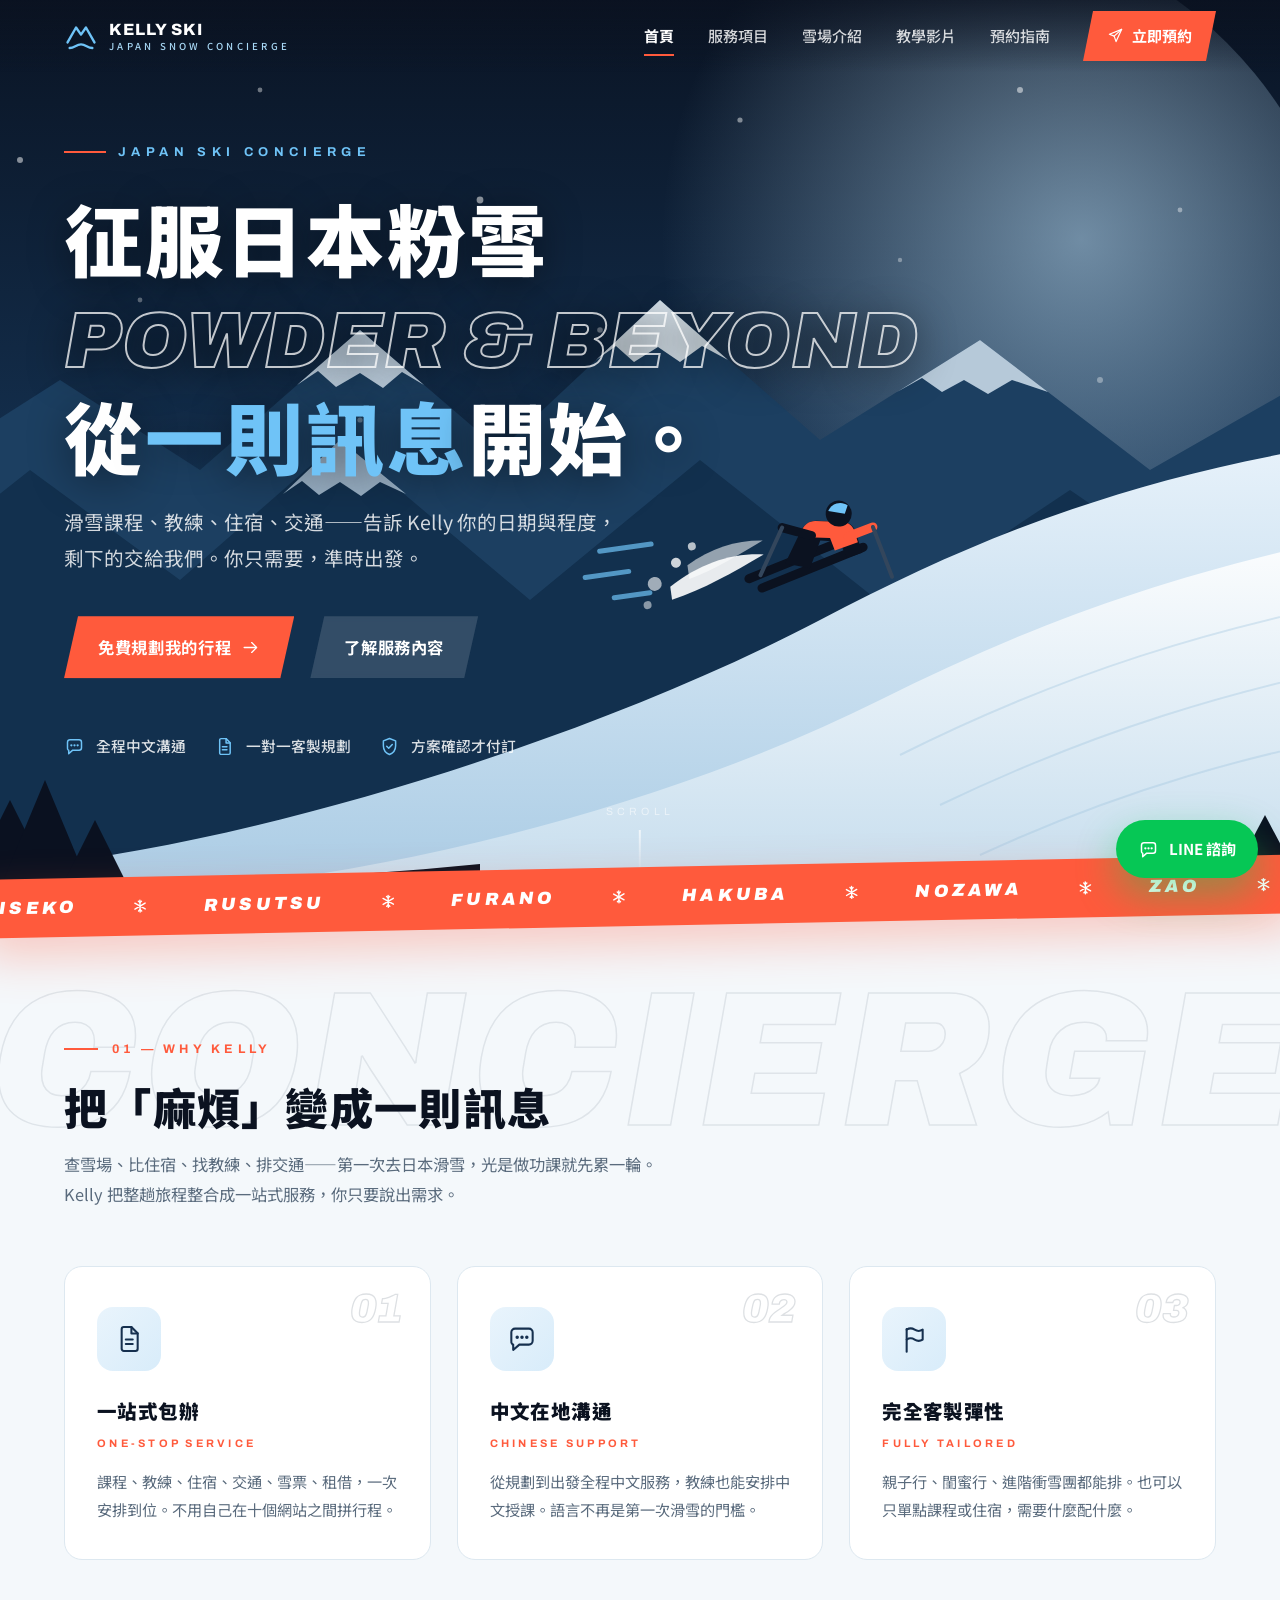
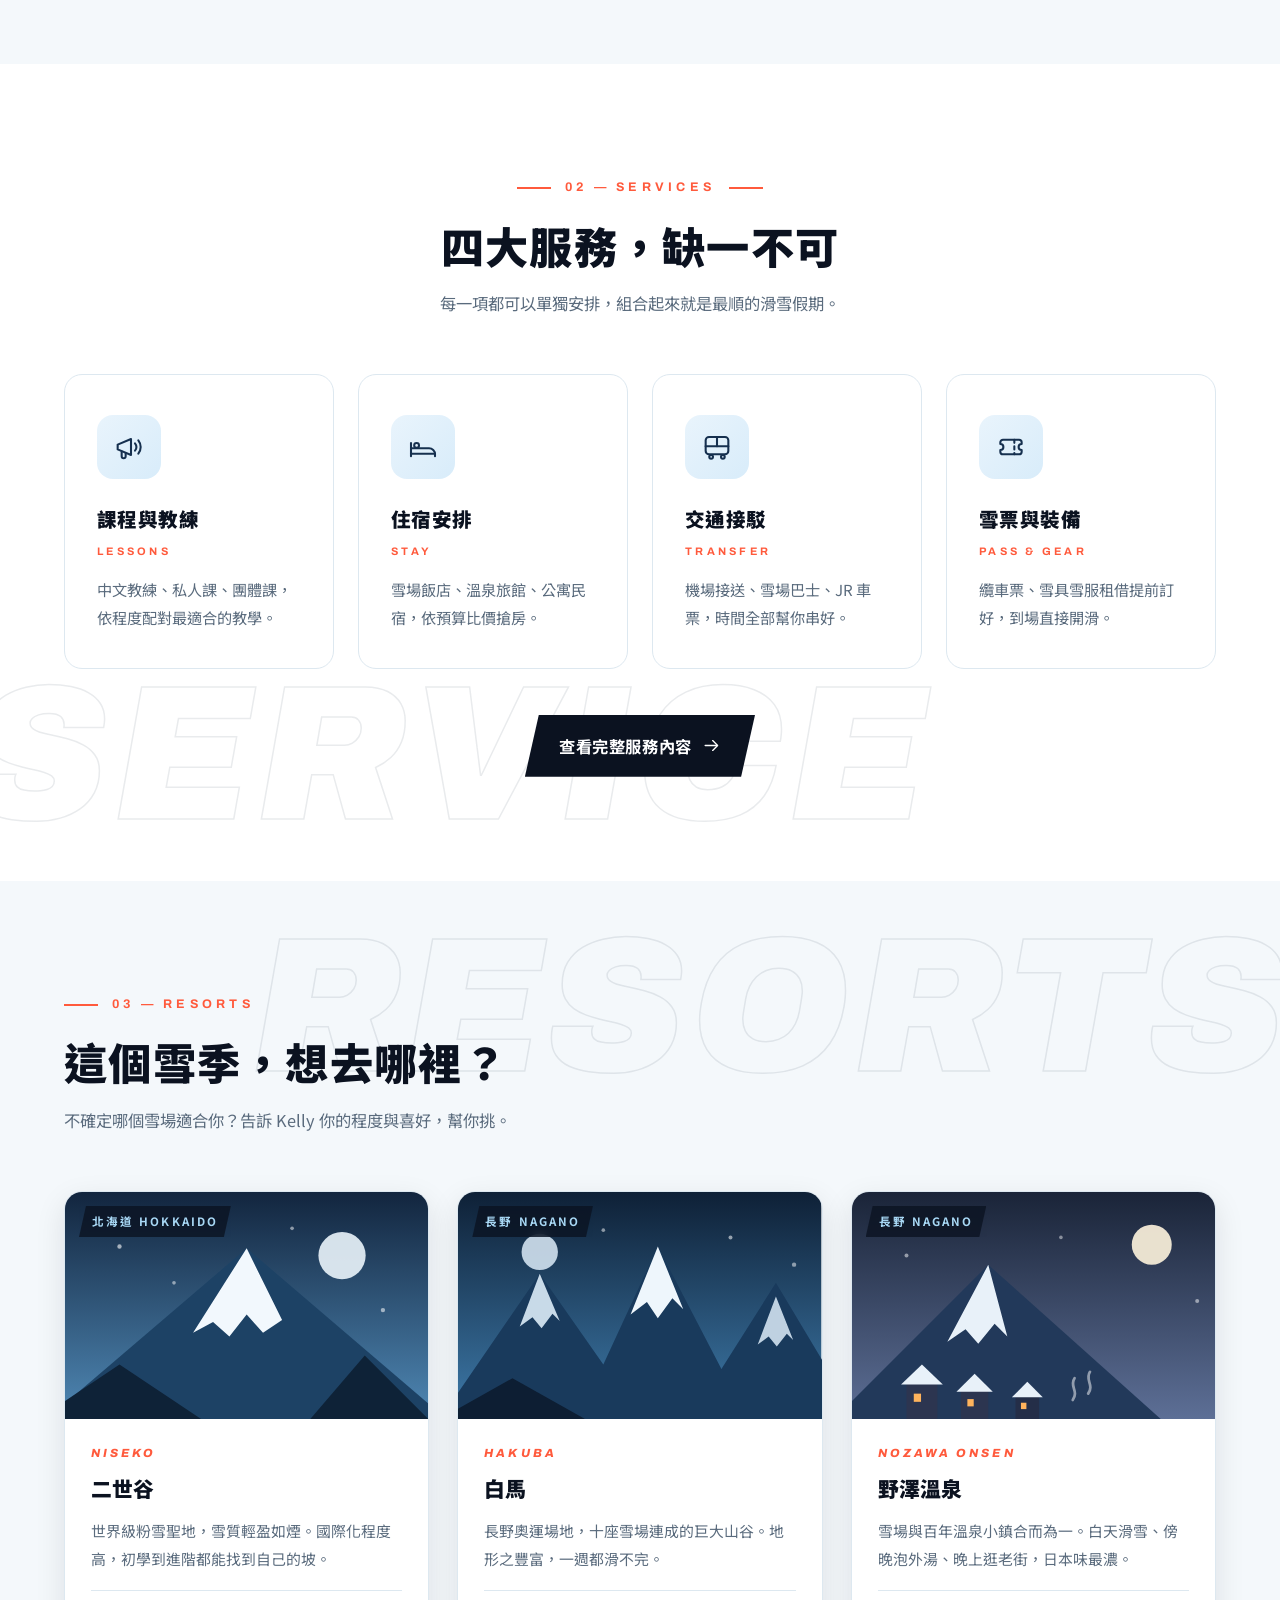
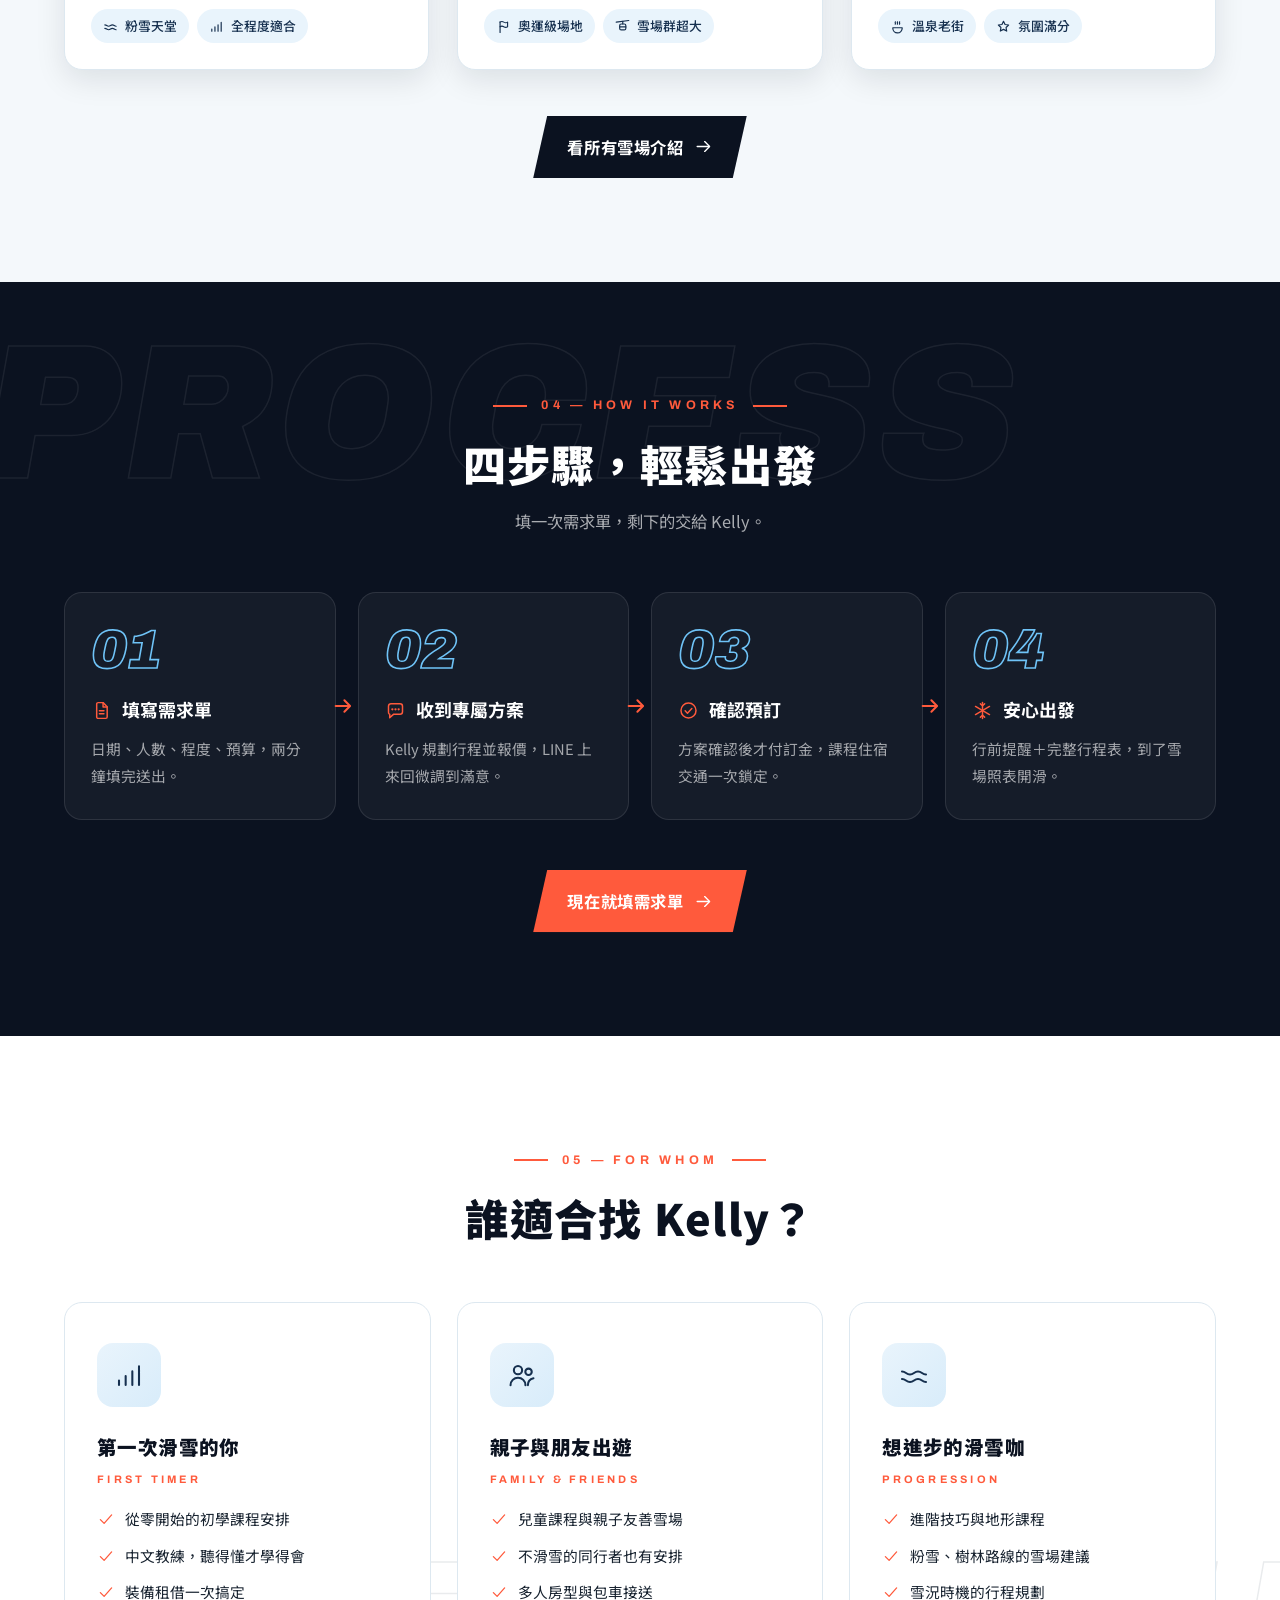
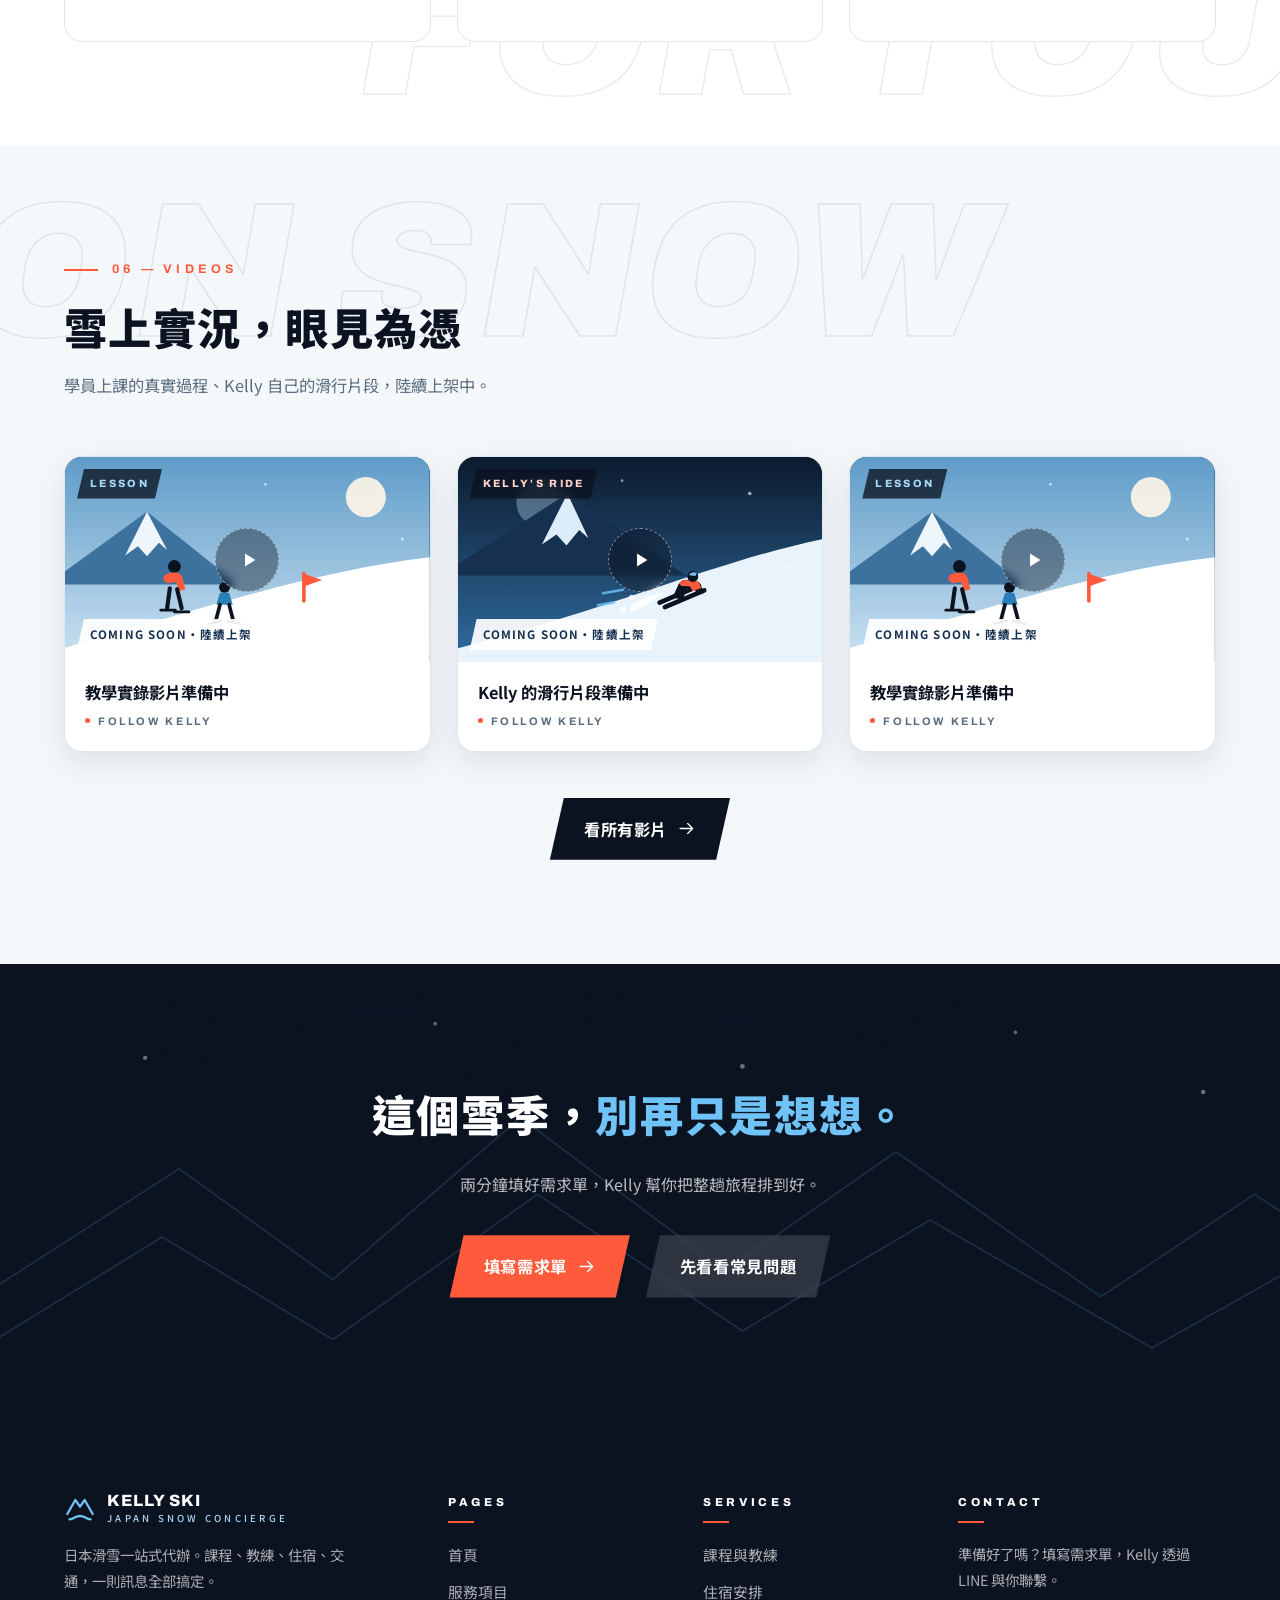
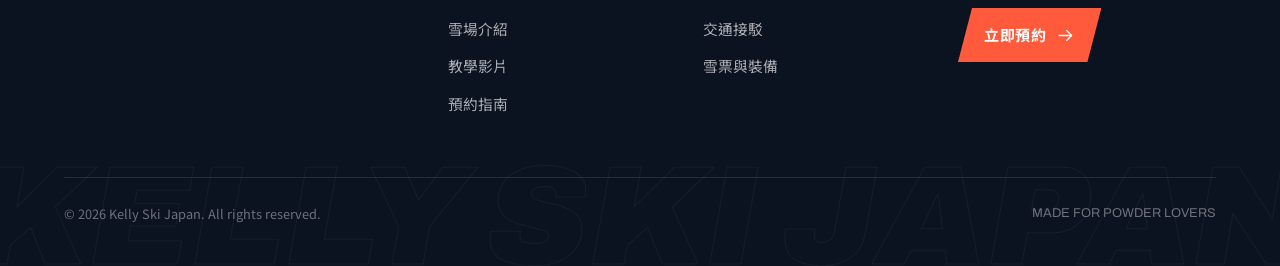
==== commit bc971b67: "Add video showcase: lesson clips and Kelly's ride sections - New videos.html page with two sections " ====
--- a/index.html
+++ b/index.html
@@ -66,6 +66,7 @@
       <a href="index.html" class="active">首頁</a>
       <a href="services.html">服務項目</a>
       <a href="resorts.html">雪場介紹</a>
+      <a href="videos.html">教學影片</a>
       <a href="guide.html">預約指南</a>
       <a href="booking.html" class="nav-cta"><svg class="ico"><use href="#i-send"/></svg>立即預約</a>
     </nav>
@@ -485,6 +486,22 @@
   </div>
 </section>
 
+<!-- ======= 精選影片 ======= -->
+<section>
+  <span class="ghost" style="top:30px;left:-30px;">ON SNOW</span>
+  <div class="container">
+    <div class="sec-head reveal">
+      <p class="eyebrow">06 — Videos</p>
+      <h2>雪上實況，眼見為憑</h2>
+      <p class="sub">學員上課的真實過程、Kelly 自己的滑行片段，陸續上架中。</p>
+    </div>
+    <div class="video-grid" id="videoFeatured"></div>
+    <div style="text-align:center;margin-top:46px" class="reveal">
+      <a class="btn btn-dark" href="videos.html">看所有影片<svg class="ico slide"><use href="#i-arrow"/></svg></a>
+    </div>
+  </div>
+</section>
+
 <!-- ======= CTA ======= -->
 <section class="cta-band">
   <div class="cta-art" aria-hidden="true">
@@ -525,6 +542,7 @@
           <a href="index.html">首頁</a>
           <a href="services.html">服務項目</a>
           <a href="resorts.html">雪場介紹</a>
+          <a href="videos.html">教學影片</a>
           <a href="guide.html">預約指南</a>
         </nav>
       </div>
--- a/styles.css
+++ b/styles.css
@@ -1077,3 +1077,143 @@
 @media (prefers-reduced-motion: reduce) {
   .js .reveal { opacity: 1; transform: none; transition: none; }
 }
+
+/* =========================================================
+   影片專區
+   ========================================================= */
+.video-grid {
+  display: grid;
+  grid-template-columns: repeat(3, 1fr);
+  gap: 26px;
+  align-items: start; /* 直式與橫式影片混排時，各卡片維持自然高度 */
+}
+@media (max-width: 980px) { .video-grid { grid-template-columns: repeat(2, 1fr); } }
+@media (max-width: 620px) { .video-grid { grid-template-columns: 1fr; } }
+
+.video-card {
+  background: var(--k-white);
+  border: 1px solid var(--k-line);
+  border-radius: var(--radius);
+  overflow: hidden;
+  box-shadow: var(--shadow);
+  transition: transform 0.28s, box-shadow 0.28s;
+  display: flex;
+  flex-direction: column;
+  text-decoration: none;
+  color: inherit;
+}
+.video-card:hover { transform: translateY(-8px); box-shadow: var(--shadow-lg); }
+
+.vc-thumb {
+  position: relative;
+  aspect-ratio: 16 / 9;
+  background: linear-gradient(135deg, var(--k-navy), var(--k-deep));
+  overflow: hidden;
+  cursor: pointer;
+}
+.video-card.v916 .vc-thumb { aspect-ratio: 9 / 12; }
+.vc-thumb img {
+  position: absolute; inset: 0;
+  width: 100%; height: 100%;
+  object-fit: cover;
+  transition: transform 0.5s cubic-bezier(0.2, 0.6, 0.2, 1);
+}
+.video-card:hover .vc-thumb img { transform: scale(1.06); }
+.vc-thumb iframe {
+  position: absolute; inset: 0;
+  width: 100%; height: 100%;
+  border: 0;
+}
+.vc-thumb .ph-scene { position: absolute; inset: 0; width: 100%; height: 100%; }
+
+.vc-play {
+  position: absolute;
+  left: 50%; top: 50%;
+  transform: translate(-50%, -50%);
+  width: 64px; height: 64px;
+  border-radius: 50%;
+  background: rgba(11, 18, 32, 0.66);
+  backdrop-filter: blur(4px);
+  border: 1.5px solid rgba(255, 255, 255, 0.5);
+  display: flex; align-items: center; justify-content: center;
+  transition: transform 0.25s, background 0.25s;
+  z-index: 3;
+  pointer-events: none;
+}
+.video-card:hover .vc-play { transform: translate(-50%, -50%) scale(1.12); background: var(--k-accent); border-color: var(--k-accent); }
+.vc-play svg { width: 24px; height: 24px; fill: #fff; margin-left: 3px; }
+
+.vc-tag {
+  position: absolute;
+  top: 12px; left: 12px;
+  z-index: 3;
+  background: rgba(11, 18, 32, 0.78);
+  backdrop-filter: blur(4px);
+  color: var(--k-ice-dim);
+  font-family: var(--f-en);
+  font-size: 0.66rem; font-weight: 800;
+  letter-spacing: 0.22em; text-transform: uppercase;
+  padding: 5px 13px;
+  clip-path: polygon(7px 0, 100% 0, calc(100% - 7px) 100%, 0 100%);
+}
+.vc-tag.accent { color: #ffd3c8; }
+
+.vc-body { padding: 18px 20px 20px; }
+.vc-body h3 { font-size: 1.02rem; font-weight: 700; color: var(--k-black); line-height: 1.5; }
+.vc-body .vc-sub {
+  margin-top: 6px;
+  font-family: var(--f-en);
+  font-size: 0.68rem; font-weight: 700;
+  letter-spacing: 0.24em; text-transform: uppercase;
+  color: var(--k-muted);
+  display: flex; align-items: center; gap: 8px;
+}
+.vc-body .vc-sub .dot { width: 5px; height: 5px; border-radius: 50%; background: var(--k-accent); }
+
+/* 佔位卡（尚未上架） */
+.video-card.placeholder .vc-thumb { cursor: default; }
+.video-card.placeholder .vc-play { background: rgba(11, 18, 32, 0.4); border-style: dashed; }
+.coming-chip {
+  position: absolute;
+  bottom: 12px; left: 12px;
+  z-index: 3;
+  background: rgba(255, 255, 255, 0.92);
+  color: var(--k-deep);
+  font-size: 0.72rem; font-weight: 700;
+  letter-spacing: 0.1em;
+  padding: 5px 13px;
+  clip-path: polygon(7px 0, 100% 0, calc(100% - 7px) 100%, 0 100%);
+}
+
+/* 區塊小標（影片分區用） */
+.vid-sec-head {
+  display: flex; align-items: baseline; gap: 16px;
+  margin: 0 0 26px;
+  flex-wrap: wrap;
+}
+.vid-sec-head h3 {
+  font-size: 1.35rem; font-weight: 900; color: var(--k-black);
+  display: flex; align-items: center; gap: 12px;
+}
+.vid-sec-head h3 .ico { width: 24px; height: 24px; color: var(--k-accent); }
+.vid-sec-head .en-tag {
+  font-family: var(--f-en);
+  font-style: italic; font-weight: 800;
+  font-size: 0.78rem; letter-spacing: 0.26em; text-transform: uppercase;
+  color: var(--k-muted);
+}
+.on-dark .vid-sec-head h3 { color: var(--k-white); }
+.on-dark .vid-sec-head .en-tag { color: rgba(255,255,255,0.5); }
+
+/* 內文小連結 */
+.link-more {
+  display: inline-flex; align-items: center; gap: 8px;
+  margin-top: 18px;
+  font-weight: 700; font-size: 0.94rem;
+  color: var(--k-accent);
+  text-decoration: none;
+  border-bottom: 2px solid transparent;
+  transition: gap 0.2s, border-color 0.2s;
+}
+.link-more:hover { gap: 13px; border-color: var(--k-accent); }
+.link-more .ico { width: 17px; height: 17px; }
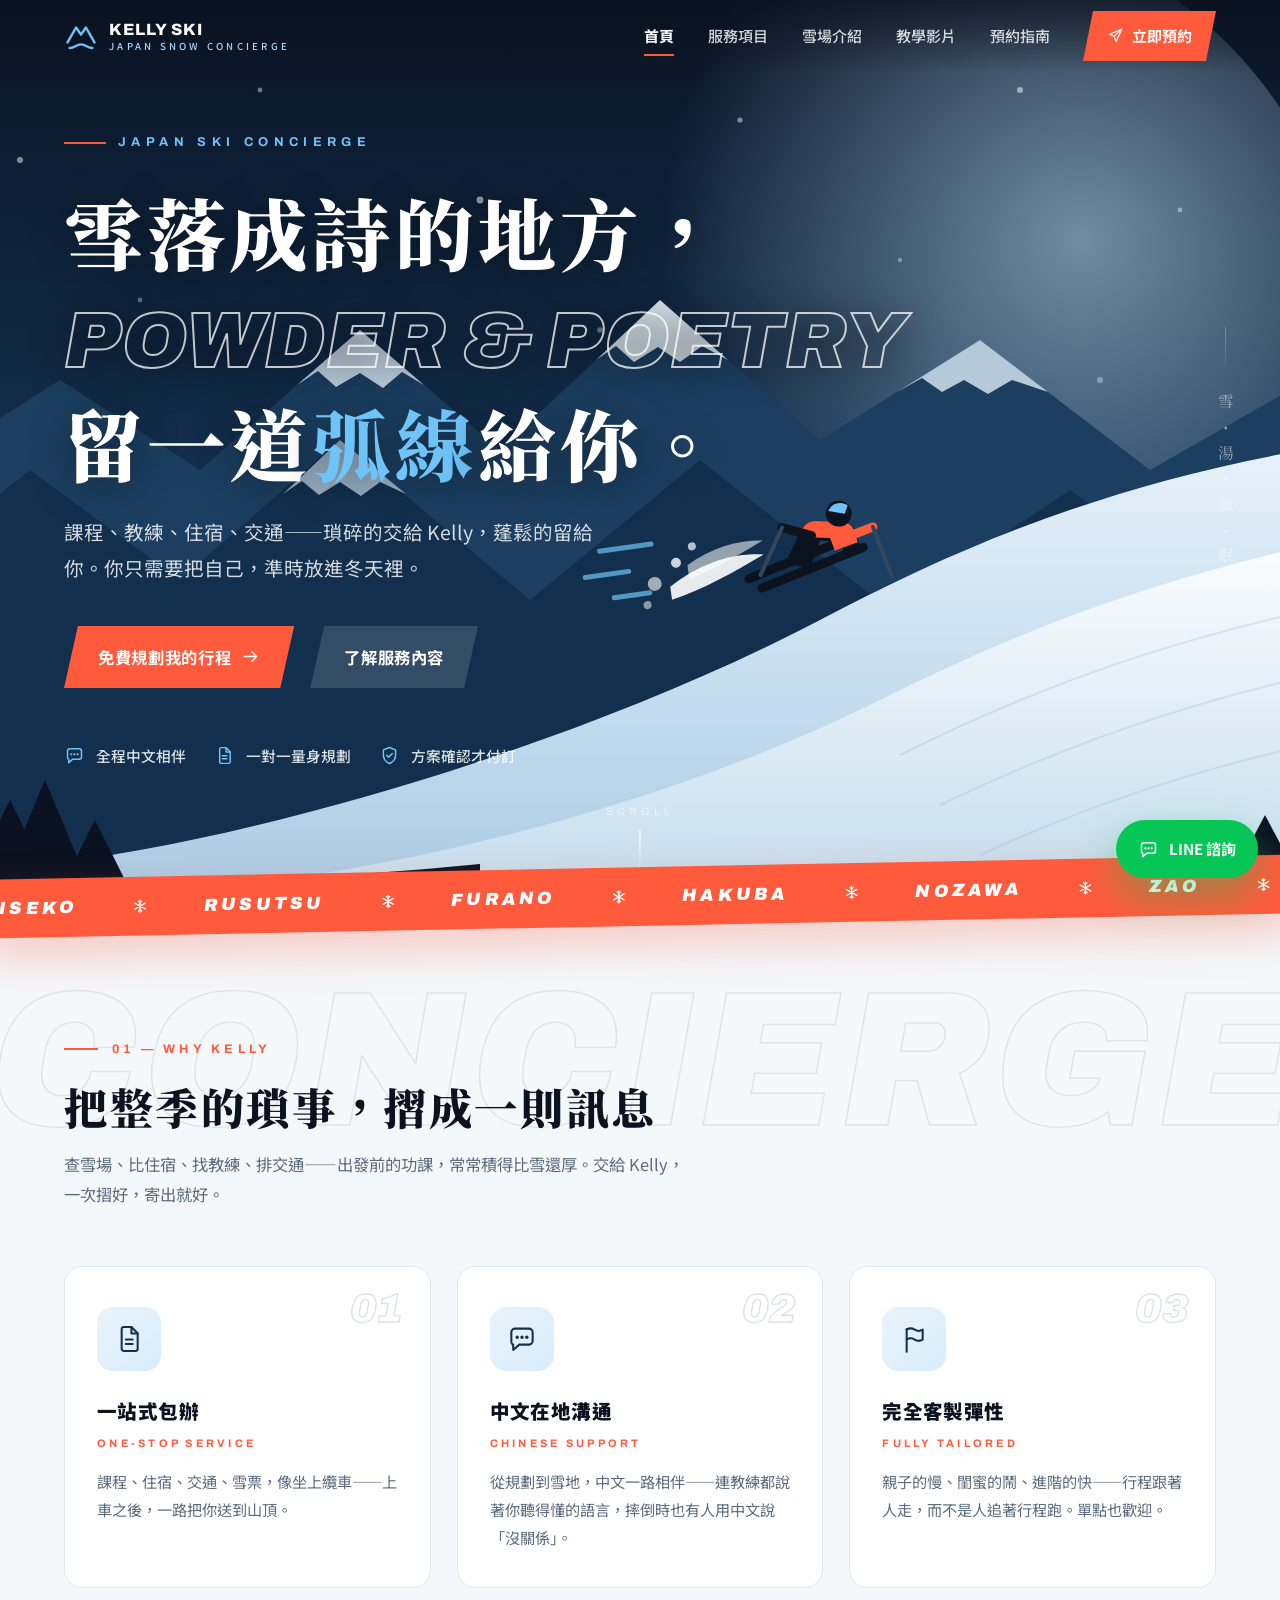
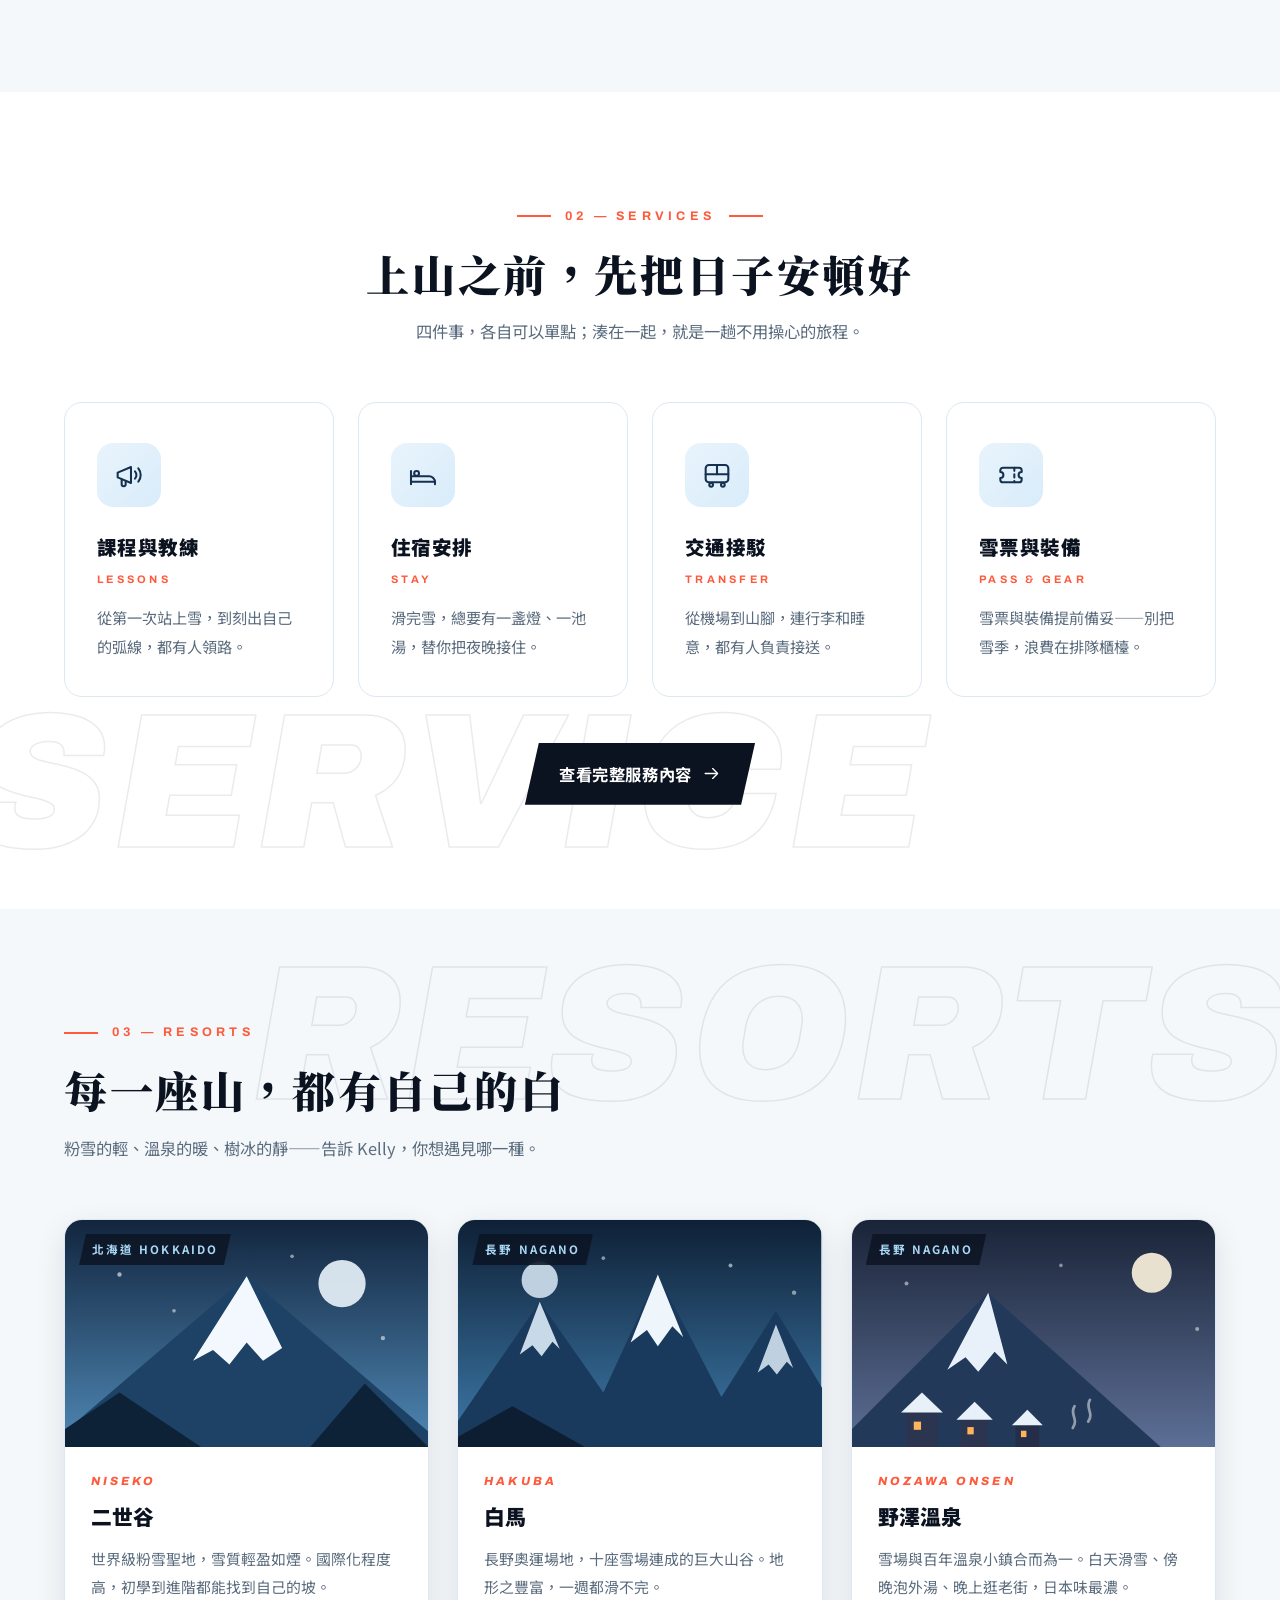
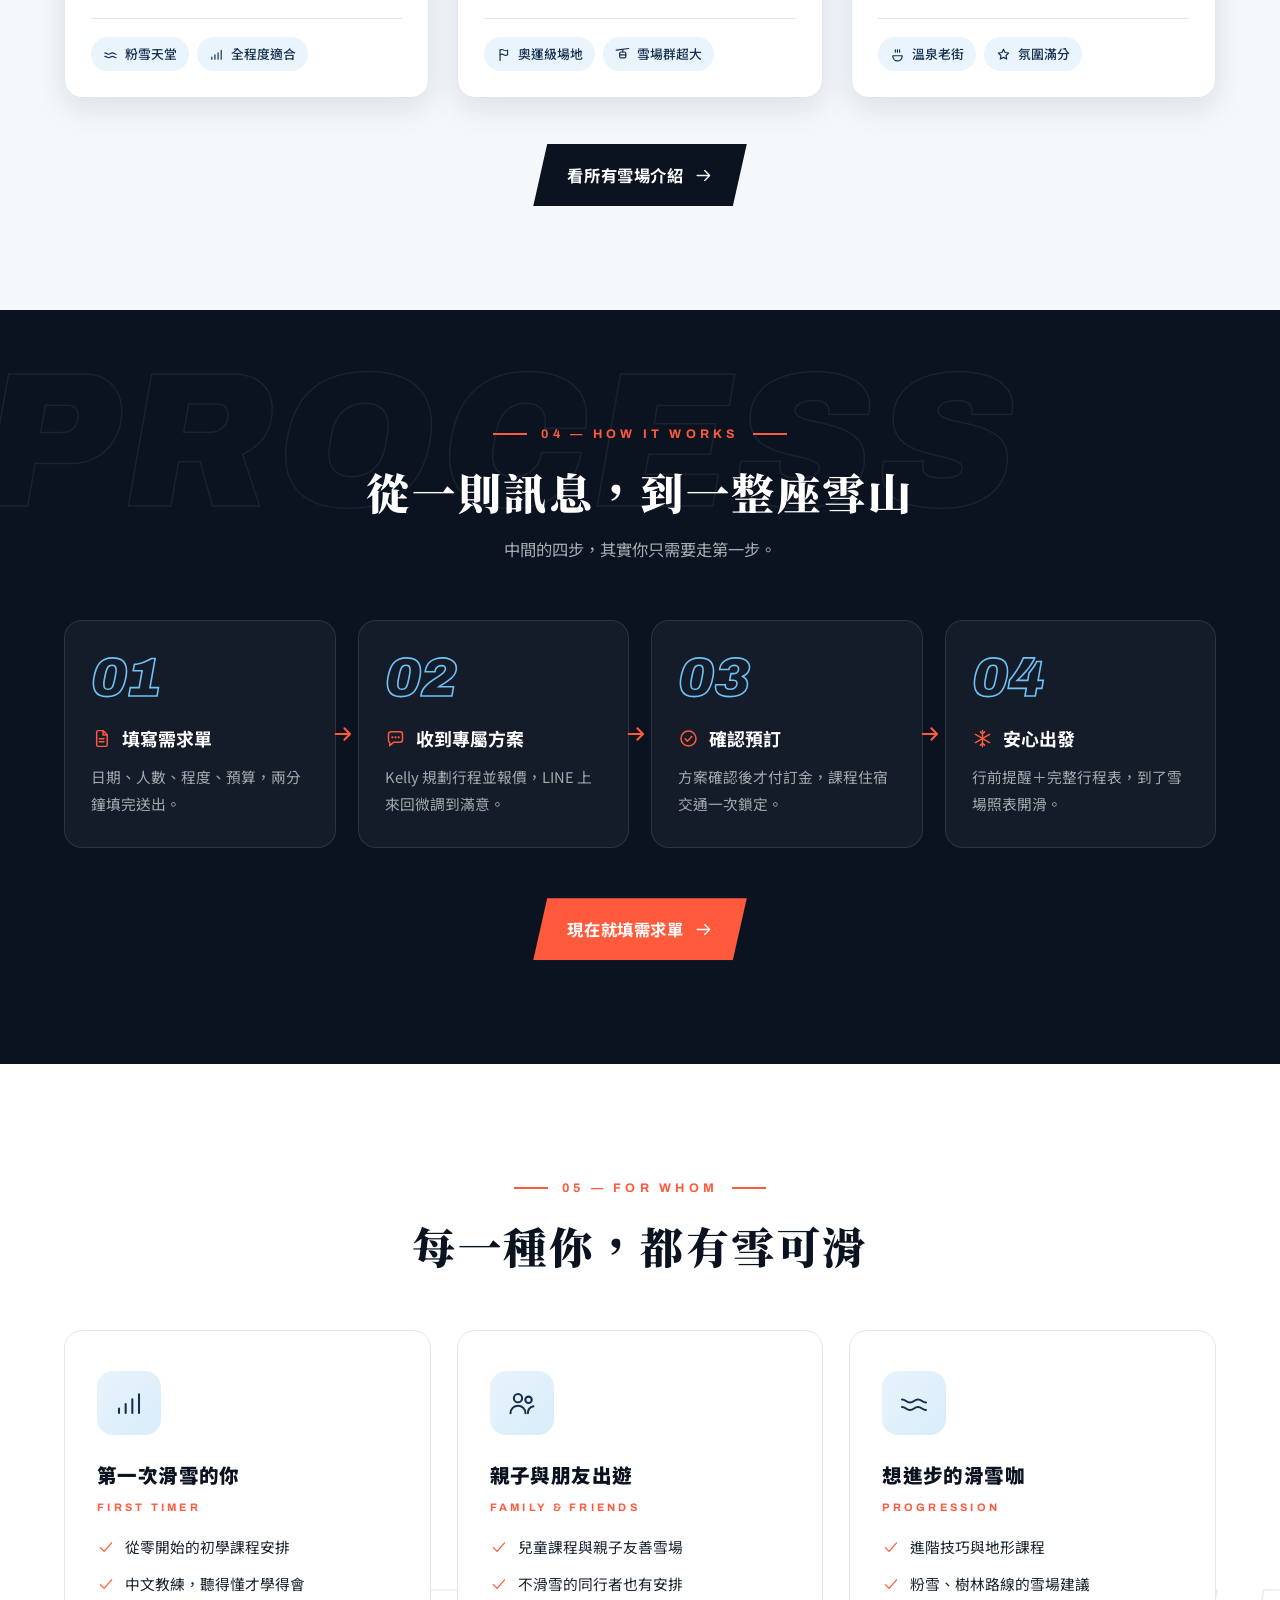
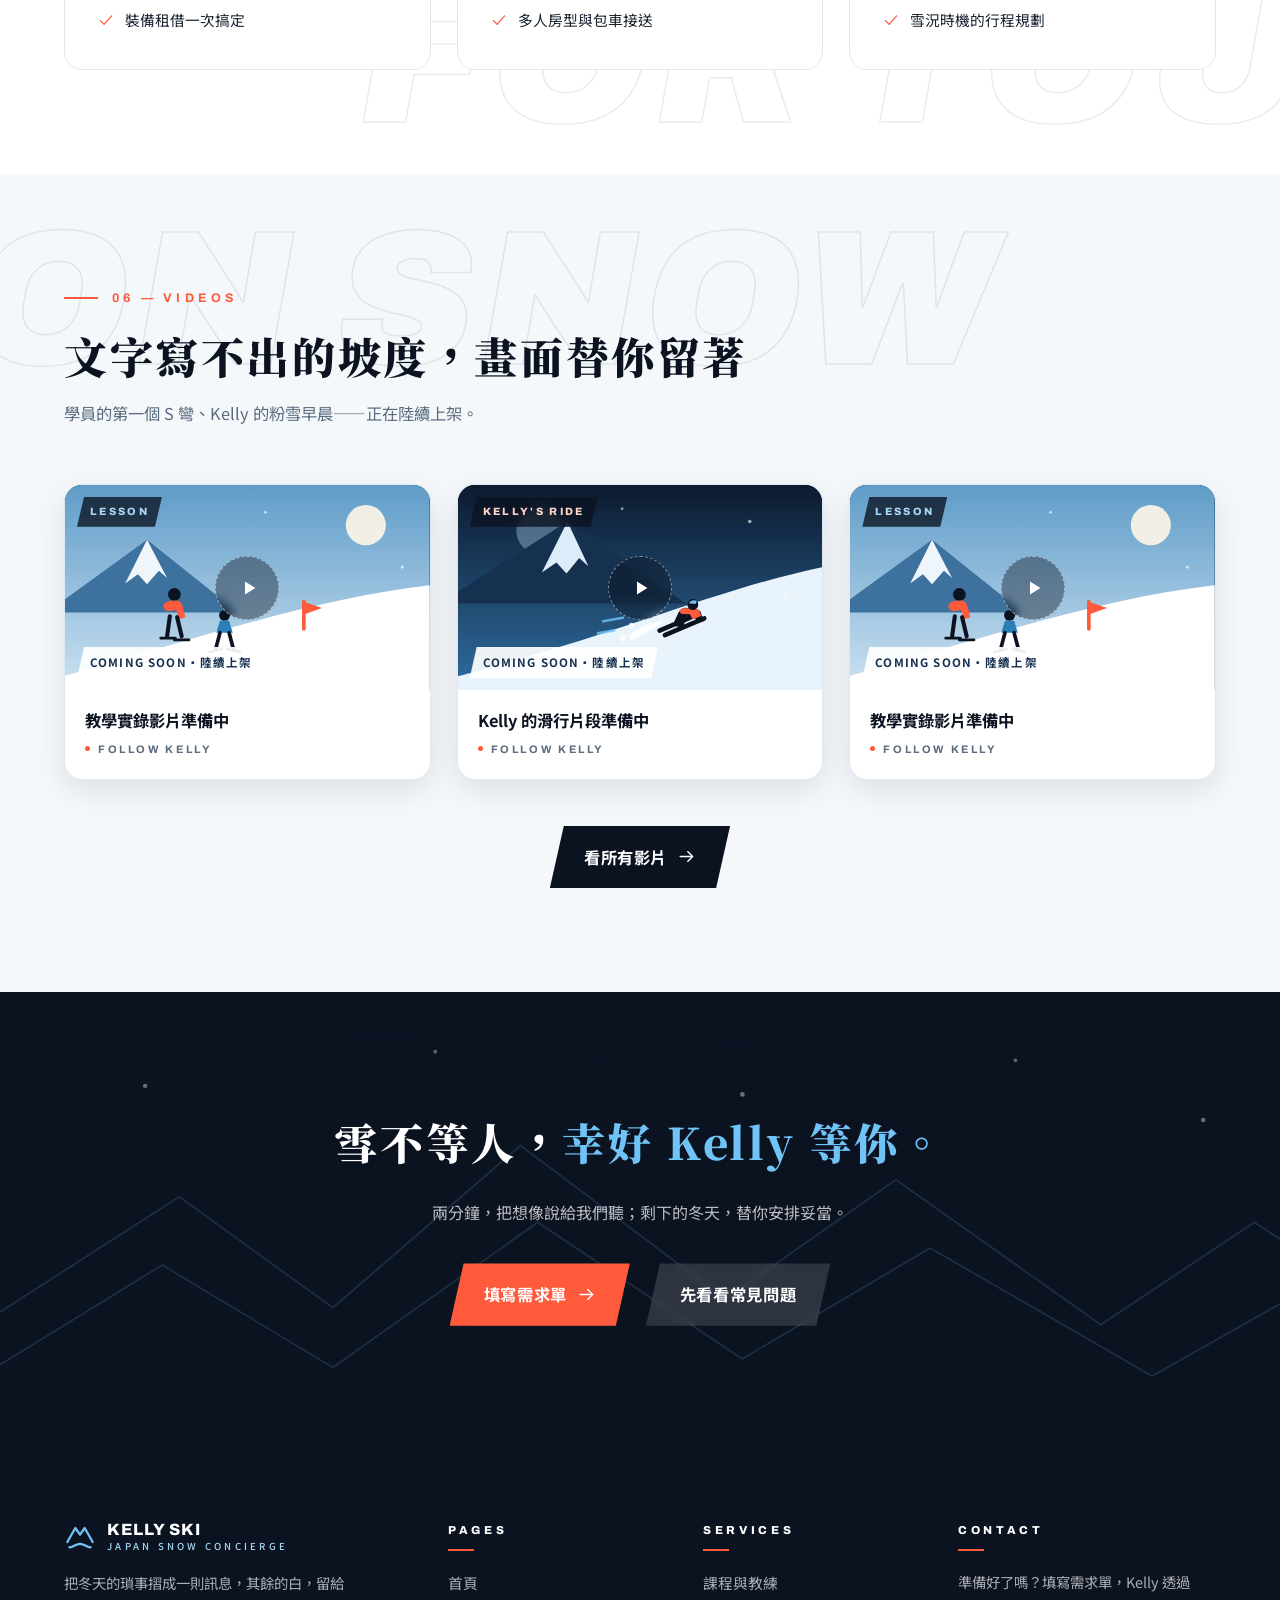
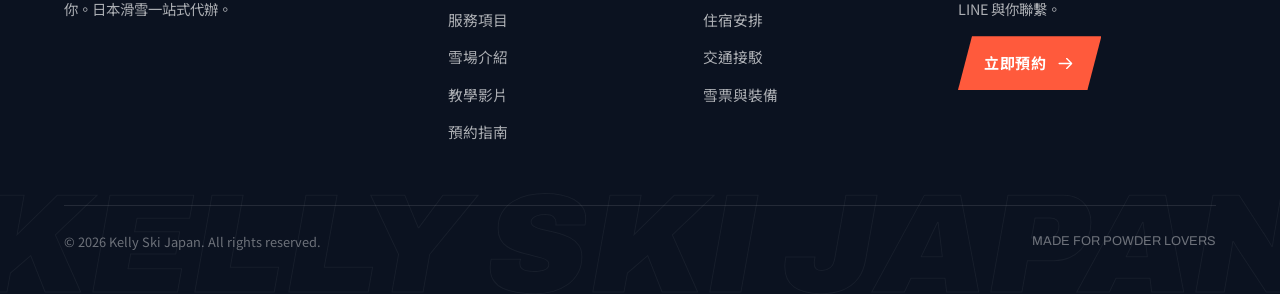
==== commit c8afb9ff: "Literary copy rewrite, serif typography, and GitHub Pages deploy - Rewrite site copy with a poetic, " ====
--- a/index.html
+++ b/index.html
@@ -11,7 +11,7 @@
 <link rel="icon" href="data:image/svg+xml,%3Csvg xmlns='http://www.w3.org/2000/svg' viewBox='0 0 64 64'%3E%3Crect width='64' height='64' rx='14' fill='%230b1220'/%3E%3Cpath d='M10 44 26 18l10 14 6-8 12 20Z' fill='%236fc3f7'/%3E%3Cpath d='M14 52c8 0 10-5 18-5s10 5 18 5' stroke='%23ff5a3c' stroke-width='4' fill='none' stroke-linecap='round'/%3E%3C/svg%3E">
 <link rel="preconnect" href="https://fonts.googleapis.com">
 <link rel="preconnect" href="https://fonts.gstatic.com" crossorigin>
-<link href="https://fonts.googleapis.com/css2?family=Archivo:ital,wght@0,500;0,700;0,800;0,900;1,700;1,900&family=Noto+Sans+TC:wght@400;500;700;900&display=swap" rel="stylesheet">
+<link href="https://fonts.googleapis.com/css2?family=Archivo:ital,wght@0,500;0,700;0,800;0,900;1,700;1,900&family=Noto+Sans+TC:wght@400;500;700;900&family=Noto+Serif+TC:wght@600;700;900&display=swap" rel="stylesheet">
 <link rel="stylesheet" href="styles.css">
 </head>
 <body data-page="home">
@@ -186,22 +186,23 @@
   <div class="hero-inner container">
     <p class="hero-kicker">Japan Ski Concierge</p>
     <h1>
-      征服日本粉雪<br>
-      <span class="stroke-line">POWDER &amp; BEYOND</span><br>
-      從<span class="hl">一則訊息</span>開始。
+      雪落成詩的地方，<br>
+      <span class="stroke-line">POWDER &amp; POETRY</span><br>
+      留一道<span class="hl">弧線</span>給你。
     </h1>
-    <p class="sub">滑雪課程、教練、住宿、交通——告訴 Kelly 你的日期與程度，剩下的交給我們。你只需要，準時出發。</p>
+    <p class="sub">課程、教練、住宿、交通——瑣碎的交給 Kelly，蓬鬆的留給你。你只需要把自己，準時放進冬天裡。</p>
     <div class="hero-ctas">
       <a class="btn btn-primary" href="booking.html">免費規劃我的行程<svg class="ico slide"><use href="#i-arrow"/></svg></a>
       <a class="btn btn-outline" href="services.html">了解服務內容</a>
     </div>
     <div class="hero-badges">
-      <span class="hb"><svg class="ico"><use href="#i-chat"/></svg>全程中文溝通</span>
-      <span class="hb"><svg class="ico"><use href="#i-doc"/></svg>一對一客製規劃</span>
+      <span class="hb"><svg class="ico"><use href="#i-chat"/></svg>全程中文相伴</span>
+      <span class="hb"><svg class="ico"><use href="#i-doc"/></svg>一對一量身規劃</span>
       <span class="hb"><svg class="ico"><use href="#i-shield"/></svg>方案確認才付訂</span>
     </div>
   </div>
 
+  <span class="vtext" aria-hidden="true">雪・湯・風・眠</span>
   <div class="scroll-cue"><span>SCROLL</span><span class="bar"></span></div>
 </section>
 
@@ -219,8 +220,8 @@
   <div class="container">
     <div class="sec-head reveal">
       <p class="eyebrow">01 — Why Kelly</p>
-      <h2>把「麻煩」變成一則訊息</h2>
-      <p class="sub">查雪場、比住宿、找教練、排交通——第一次去日本滑雪，光是做功課就先累一輪。Kelly 把整趟旅程整合成一站式服務，你只要說出需求。</p>
+      <h2>把整季的瑣事，摺成一則訊息</h2>
+      <p class="sub">查雪場、比住宿、找教練、排交通——出發前的功課，常常積得比雪還厚。交給 Kelly，一次摺好，寄出就好。</p>
     </div>
     <div class="grid-3">
       <article class="pt-card reveal" style="--d:0s">
@@ -228,21 +229,21 @@
         <div class="svc-icon"><svg class="ico"><use href="#i-doc"/></svg></div>
         <h3>一站式包辦</h3>
         <p class="en-sub">One-Stop Service</p>
-        <p>課程、教練、住宿、交通、雪票、租借，一次安排到位。不用自己在十個網站之間拼行程。</p>
+        <p>課程、住宿、交通、雪票，像坐上纜車——上車之後，一路把你送到山頂。</p>
       </article>
       <article class="pt-card reveal" style="--d:0.12s">
         <span class="idx">02</span>
         <div class="svc-icon"><svg class="ico"><use href="#i-chat"/></svg></div>
         <h3>中文在地溝通</h3>
         <p class="en-sub">Chinese Support</p>
-        <p>從規劃到出發全程中文服務，教練也能安排中文授課。語言不再是第一次滑雪的門檻。</p>
+        <p>從規劃到雪地，中文一路相伴——連教練都說著你聽得懂的語言，摔倒時也有人用中文說「沒關係」。</p>
       </article>
       <article class="pt-card reveal" style="--d:0.24s">
         <span class="idx">03</span>
         <div class="svc-icon"><svg class="ico"><use href="#i-flag"/></svg></div>
         <h3>完全客製彈性</h3>
         <p class="en-sub">Fully Tailored</p>
-        <p>親子行、閨蜜行、進階衝雪團都能排。也可以只單點課程或住宿，需要什麼配什麼。</p>
+        <p>親子的慢、閨蜜的鬧、進階的快——行程跟著人走，而不是人追著行程跑。單點也歡迎。</p>
       </article>
     </div>
   </div>
@@ -254,33 +255,33 @@
   <div class="container">
     <div class="sec-head center reveal">
       <p class="eyebrow">02 — Services</p>
-      <h2>四大服務，缺一不可</h2>
-      <p class="sub">每一項都可以單獨安排，組合起來就是最順的滑雪假期。</p>
+      <h2>上山之前，先把日子安頓好</h2>
+      <p class="sub">四件事，各自可以單點；湊在一起，就是一趟不用操心的旅程。</p>
     </div>
     <div class="grid-4">
       <article class="pt-card reveal" style="--d:0s">
         <div class="svc-icon"><svg class="ico"><use href="#i-coach"/></svg></div>
         <h3>課程與教練</h3>
         <p class="en-sub">Lessons</p>
-        <p>中文教練、私人課、團體課，依程度配對最適合的教學。</p>
+        <p>從第一次站上雪，到刻出自己的弧線，都有人領路。</p>
       </article>
       <article class="pt-card reveal" style="--d:0.1s">
         <div class="svc-icon"><svg class="ico"><use href="#i-bed"/></svg></div>
         <h3>住宿安排</h3>
         <p class="en-sub">Stay</p>
-        <p>雪場飯店、溫泉旅館、公寓民宿，依預算比價搶房。</p>
+        <p>滑完雪，總要有一盞燈、一池湯，替你把夜晚接住。</p>
       </article>
       <article class="pt-card reveal" style="--d:0.2s">
         <div class="svc-icon"><svg class="ico"><use href="#i-bus"/></svg></div>
         <h3>交通接駁</h3>
         <p class="en-sub">Transfer</p>
-        <p>機場接送、雪場巴士、JR 車票，時間全部幫你串好。</p>
+        <p>從機場到山腳，連行李和睡意，都有人負責接送。</p>
       </article>
       <article class="pt-card reveal" style="--d:0.3s">
         <div class="svc-icon"><svg class="ico"><use href="#i-ticket"/></svg></div>
         <h3>雪票與裝備</h3>
         <p class="en-sub">Pass &amp; Gear</p>
-        <p>纜車票、雪具雪服租借提前訂好，到場直接開滑。</p>
+        <p>雪票與裝備提前備妥——別把雪季，浪費在排隊櫃檯。</p>
       </article>
     </div>
     <div style="text-align:center;margin-top:46px" class="reveal">
@@ -295,8 +296,8 @@
   <div class="container">
     <div class="sec-head reveal">
       <p class="eyebrow">03 — Resorts</p>
-      <h2>這個雪季，想去哪裡？</h2>
-      <p class="sub">不確定哪個雪場適合你？告訴 Kelly 你的程度與喜好，幫你挑。</p>
+      <h2>每一座山，都有自己的白</h2>
+      <p class="sub">粉雪的輕、溫泉的暖、樹冰的靜——告訴 Kelly，你想遇見哪一種。</p>
     </div>
     <div class="resort-grid">
       <article class="resort-card reveal" style="--d:0s">
@@ -409,8 +410,8 @@
   <div class="container">
     <div class="sec-head center reveal">
       <p class="eyebrow" style="justify-content:center">04 — How It Works</p>
-      <h2>四步驟，輕鬆出發</h2>
-      <p class="sub">填一次需求單，剩下的交給 Kelly。</p>
+      <h2>從一則訊息，到一整座雪山</h2>
+      <p class="sub">中間的四步，其實你只需要走第一步。</p>
     </div>
     <div class="steps">
       <div class="step reveal" style="--d:0s">
@@ -449,7 +450,7 @@
   <div class="container">
     <div class="sec-head center reveal">
       <p class="eyebrow">05 — For Whom</p>
-      <h2>誰適合找 Kelly？</h2>
+      <h2>每一種你，都有雪可滑</h2>
     </div>
     <div class="grid-3">
       <article class="pt-card reveal" style="--d:0s">
@@ -492,8 +493,8 @@
   <div class="container">
     <div class="sec-head reveal">
       <p class="eyebrow">06 — Videos</p>
-      <h2>雪上實況，眼見為憑</h2>
-      <p class="sub">學員上課的真實過程、Kelly 自己的滑行片段，陸續上架中。</p>
+      <h2>文字寫不出的坡度，畫面替你留著</h2>
+      <p class="sub">學員的第一個 S 彎、Kelly 的粉雪早晨——正在陸續上架。</p>
     </div>
     <div class="video-grid" id="videoFeatured"></div>
     <div style="text-align:center;margin-top:46px" class="reveal">
@@ -516,8 +517,8 @@
   </div>
   <span class="ghost">LET'S GO</span>
   <div class="container">
-    <h2 class="reveal">這個雪季，<span class="hl">別再只是想想。</span></h2>
-    <p class="reveal">兩分鐘填好需求單，Kelly 幫你把整趟旅程排到好。</p>
+    <h2 class="reveal">雪不等人，<span class="hl">幸好 Kelly 等你。</span></h2>
+    <p class="reveal">兩分鐘，把想像說給我們聽；剩下的冬天，替你安排妥當。</p>
     <div class="btn-row reveal">
       <a class="btn btn-primary" href="booking.html">填寫需求單<svg class="ico slide"><use href="#i-arrow"/></svg></a>
       <a class="btn btn-outline" href="guide.html">先看看常見問題</a>
@@ -534,7 +535,7 @@
           <svg class="ico" style="width:32px;height:32px;color:#6fc3f7"><use href="#i-mark"/></svg>
           <span class="brand-txt"><b>KELLY SKI</b><span>JAPAN SNOW CONCIERGE</span></span>
         </a>
-        <p>日本滑雪一站式代辦。課程、教練、住宿、交通，一則訊息全部搞定。</p>
+        <p>把冬天的瑣事摺成一則訊息，其餘的白，留給你。日本滑雪一站式代辦。</p>
       </div>
       <div>
         <h4>Pages</h4>
--- a/styles.css
+++ b/styles.css
@@ -23,6 +23,7 @@
   /* 字體 */
   --f-tc: 'Noto Sans TC', 'PingFang TC', 'Microsoft JhengHei', system-ui, sans-serif;
   --f-en: 'Archivo', 'Noto Sans TC', system-ui, sans-serif;
+  --f-serif: 'Noto Serif TC', 'Songti TC', 'PMingLiU', serif;
 
   /* 其他 */
   --radius: 18px;
@@ -1065,6 +1066,58 @@
 }
 
 /* =========================================================
+   文學感排版
+   ========================================================= */
+/* 詩意標題改用襯線字 */
+.hero h1,
+.page-hero h1,
+.sec-head h2,
+.cta-band h2,
+.booking-side h2 {
+  font-family: var(--f-serif);
+  letter-spacing: 0.06em;
+}
+.hero h1 { line-height: 1.3; }
+
+/* 直排小語（日式氛圍） */
+.vtext {
+  position: absolute;
+  right: 40px; top: 50%;
+  transform: translateY(-50%);
+  writing-mode: vertical-rl;
+  font-family: var(--f-serif);
+  font-size: 0.98rem;
+  letter-spacing: 0.62em;
+  color: rgba(255, 255, 255, 0.52);
+  z-index: 2;
+  padding-top: 66px;
+}
+.vtext::before {
+  content: "";
+  position: absolute;
+  top: 0; left: 50%;
+  width: 1px; height: 48px;
+  background: linear-gradient(180deg, var(--k-accent), transparent);
+}
+@media (max-width: 1100px) { .vtext { display: none; } }
+
+/* 側欄手寫感引言 */
+.side-quote {
+  margin-top: 30px;
+  font-family: var(--f-serif);
+  font-size: 1.02rem;
+  letter-spacing: 0.14em;
+  color: rgba(255, 255, 255, 0.62);
+}
+
+/* 淺色區的螢光筆重點 */
+.hl-brush {
+  font-style: normal;
+  background: linear-gradient(transparent 62%, rgba(111, 195, 247, 0.45) 62%);
+  padding: 0 0.08em;
+}
+
+/* =========================================================
    進場動畫
    ========================================================= */
 .js .reveal {
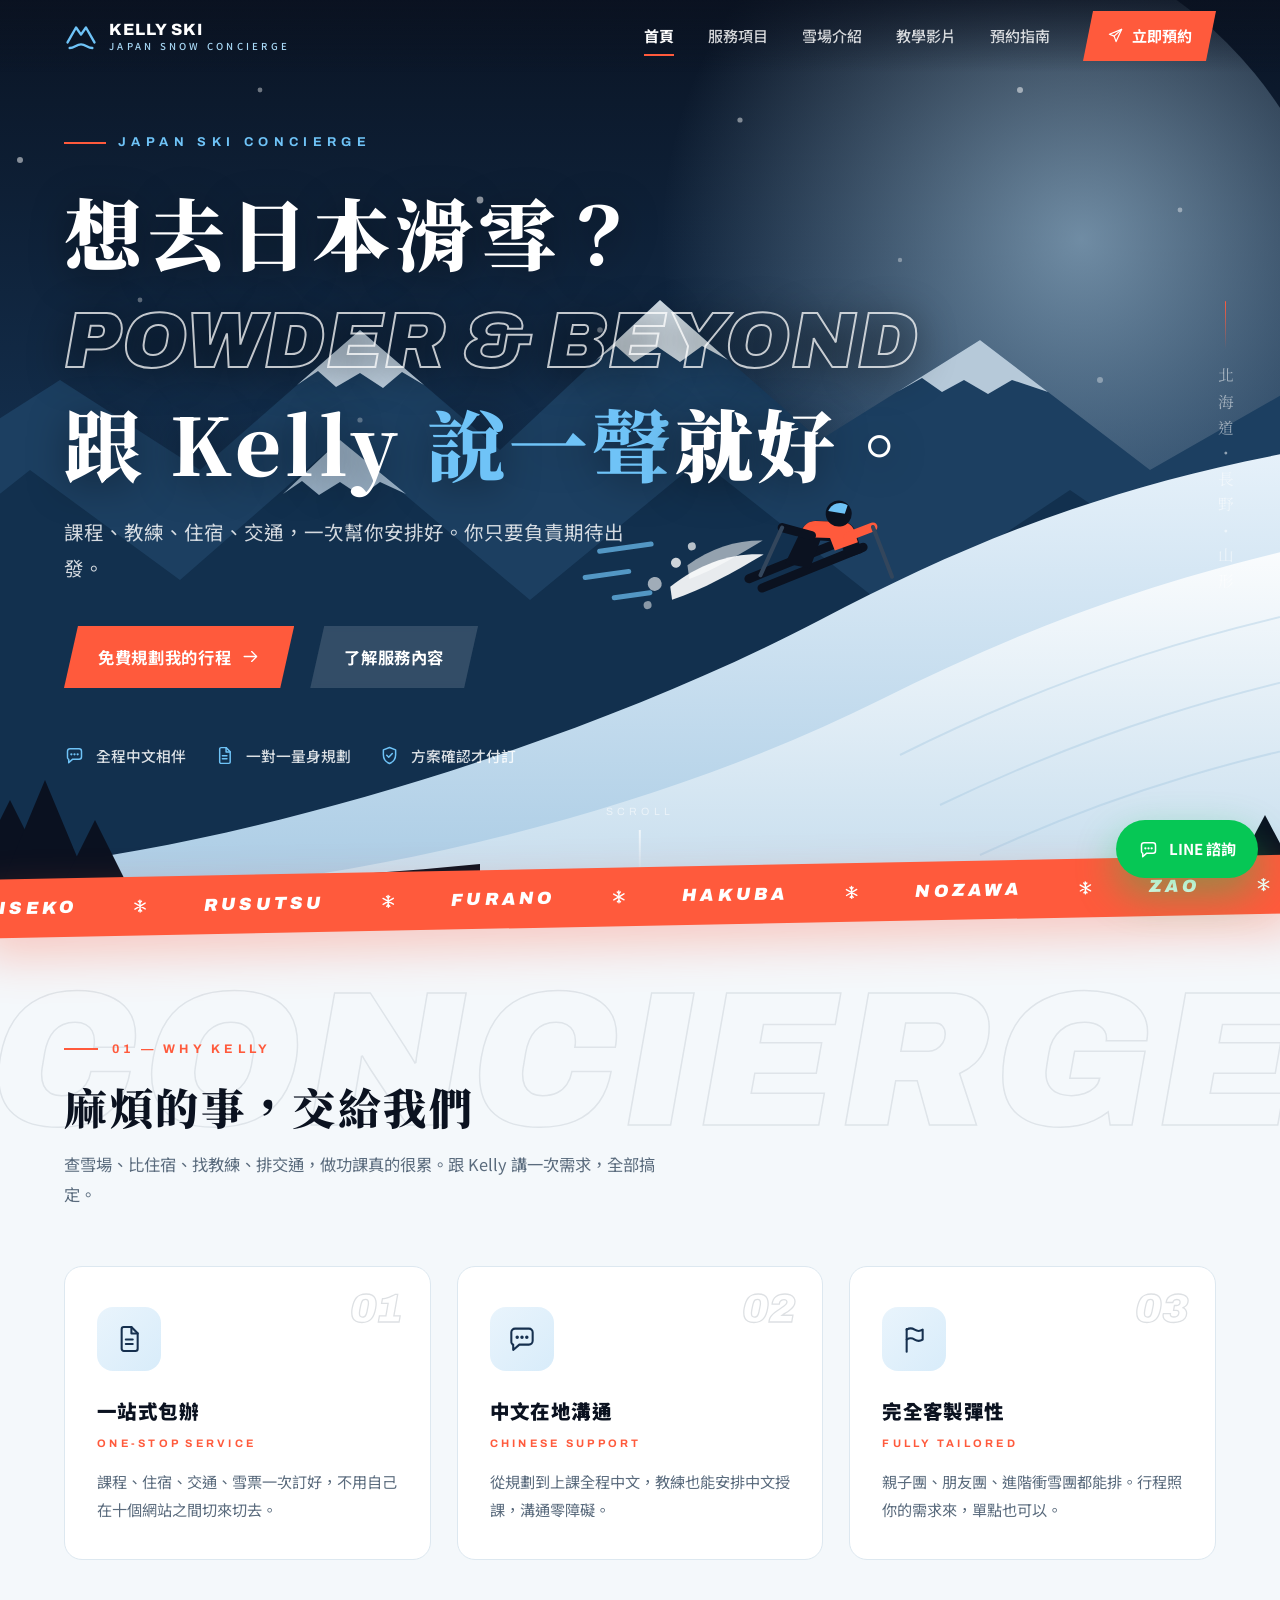
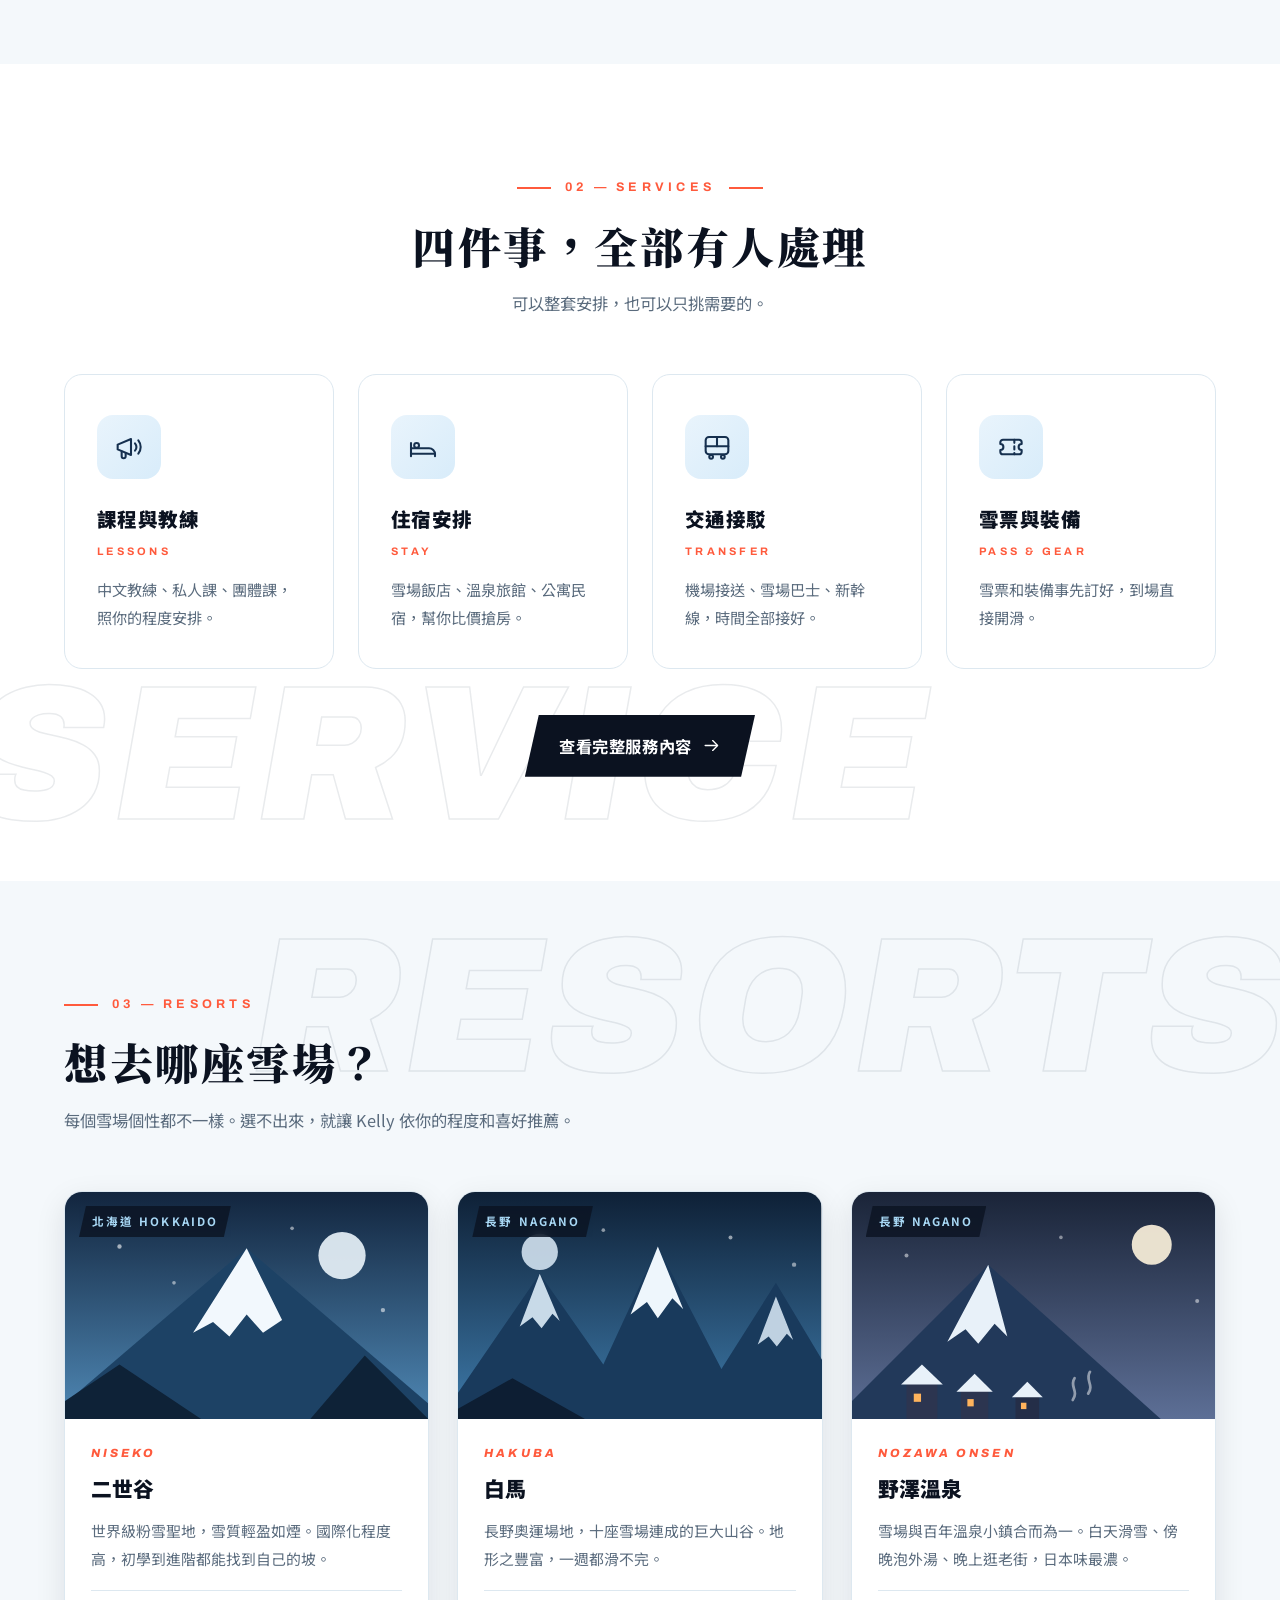
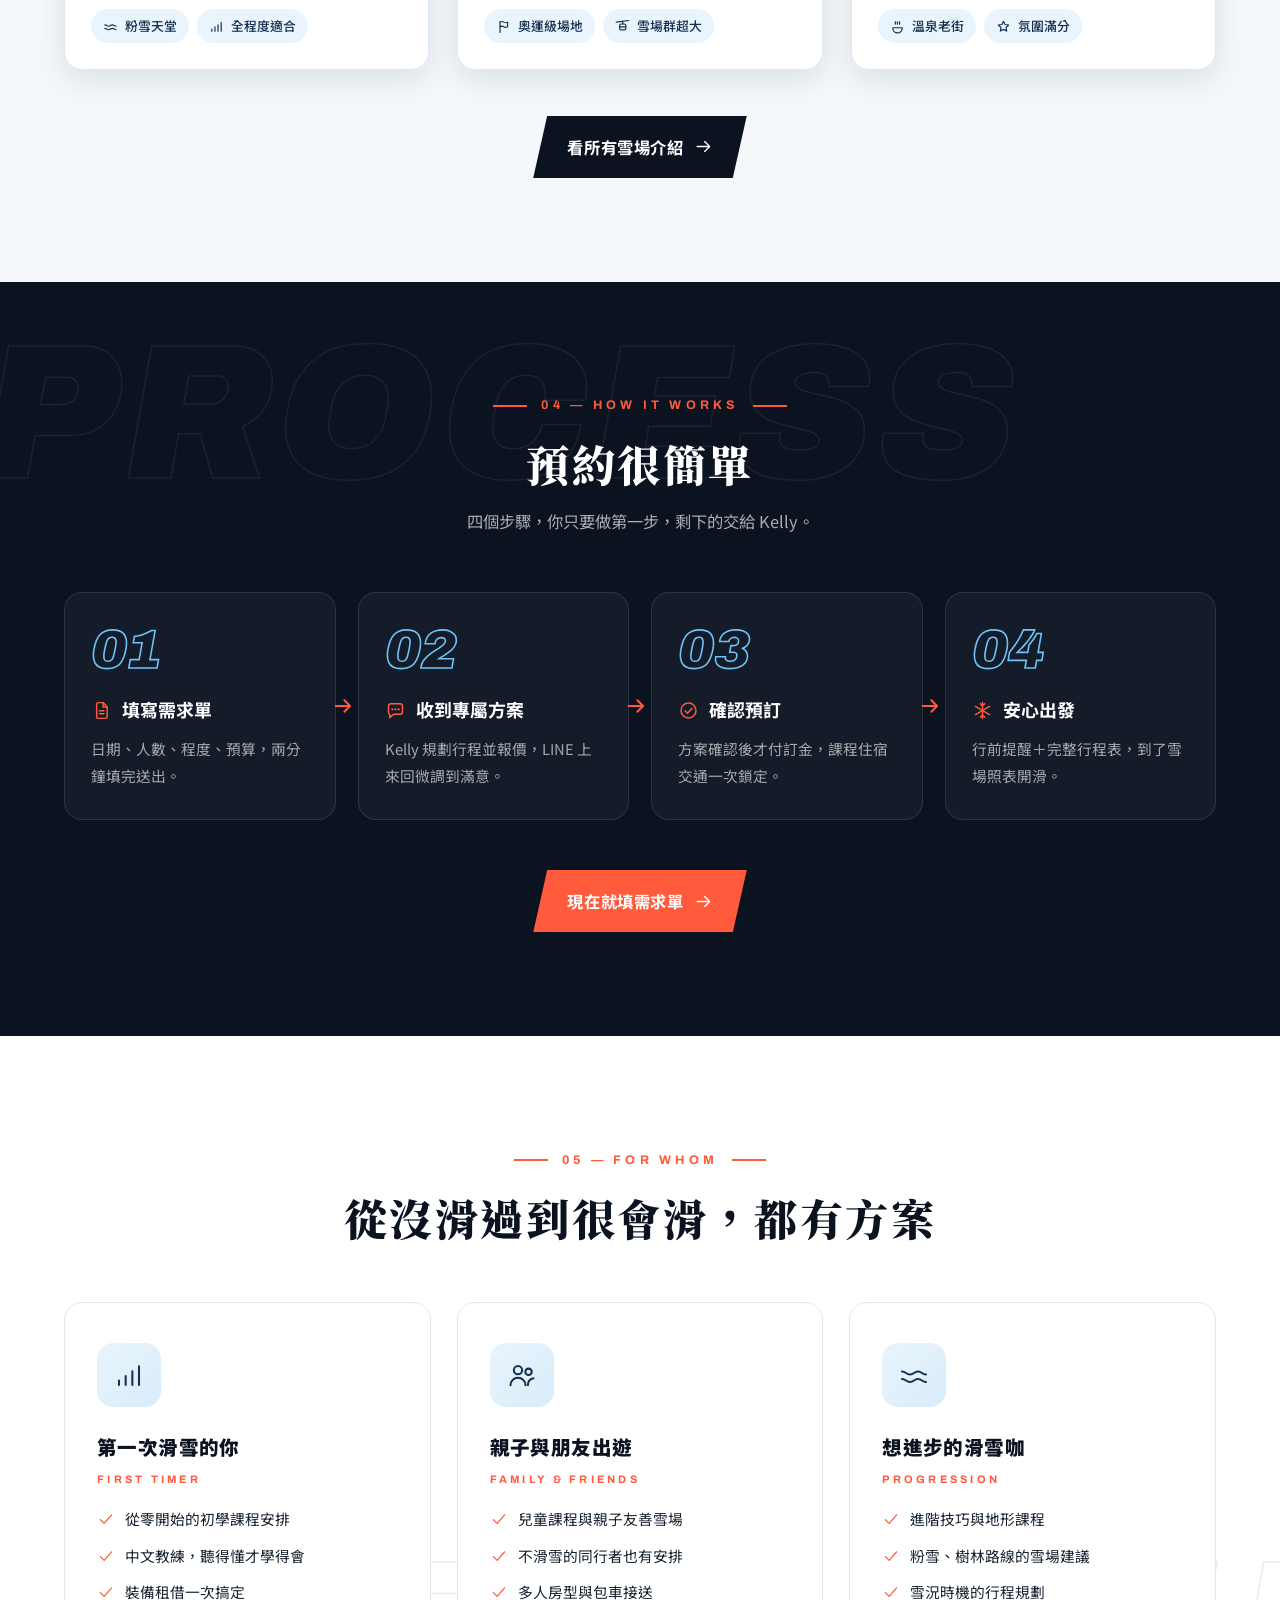
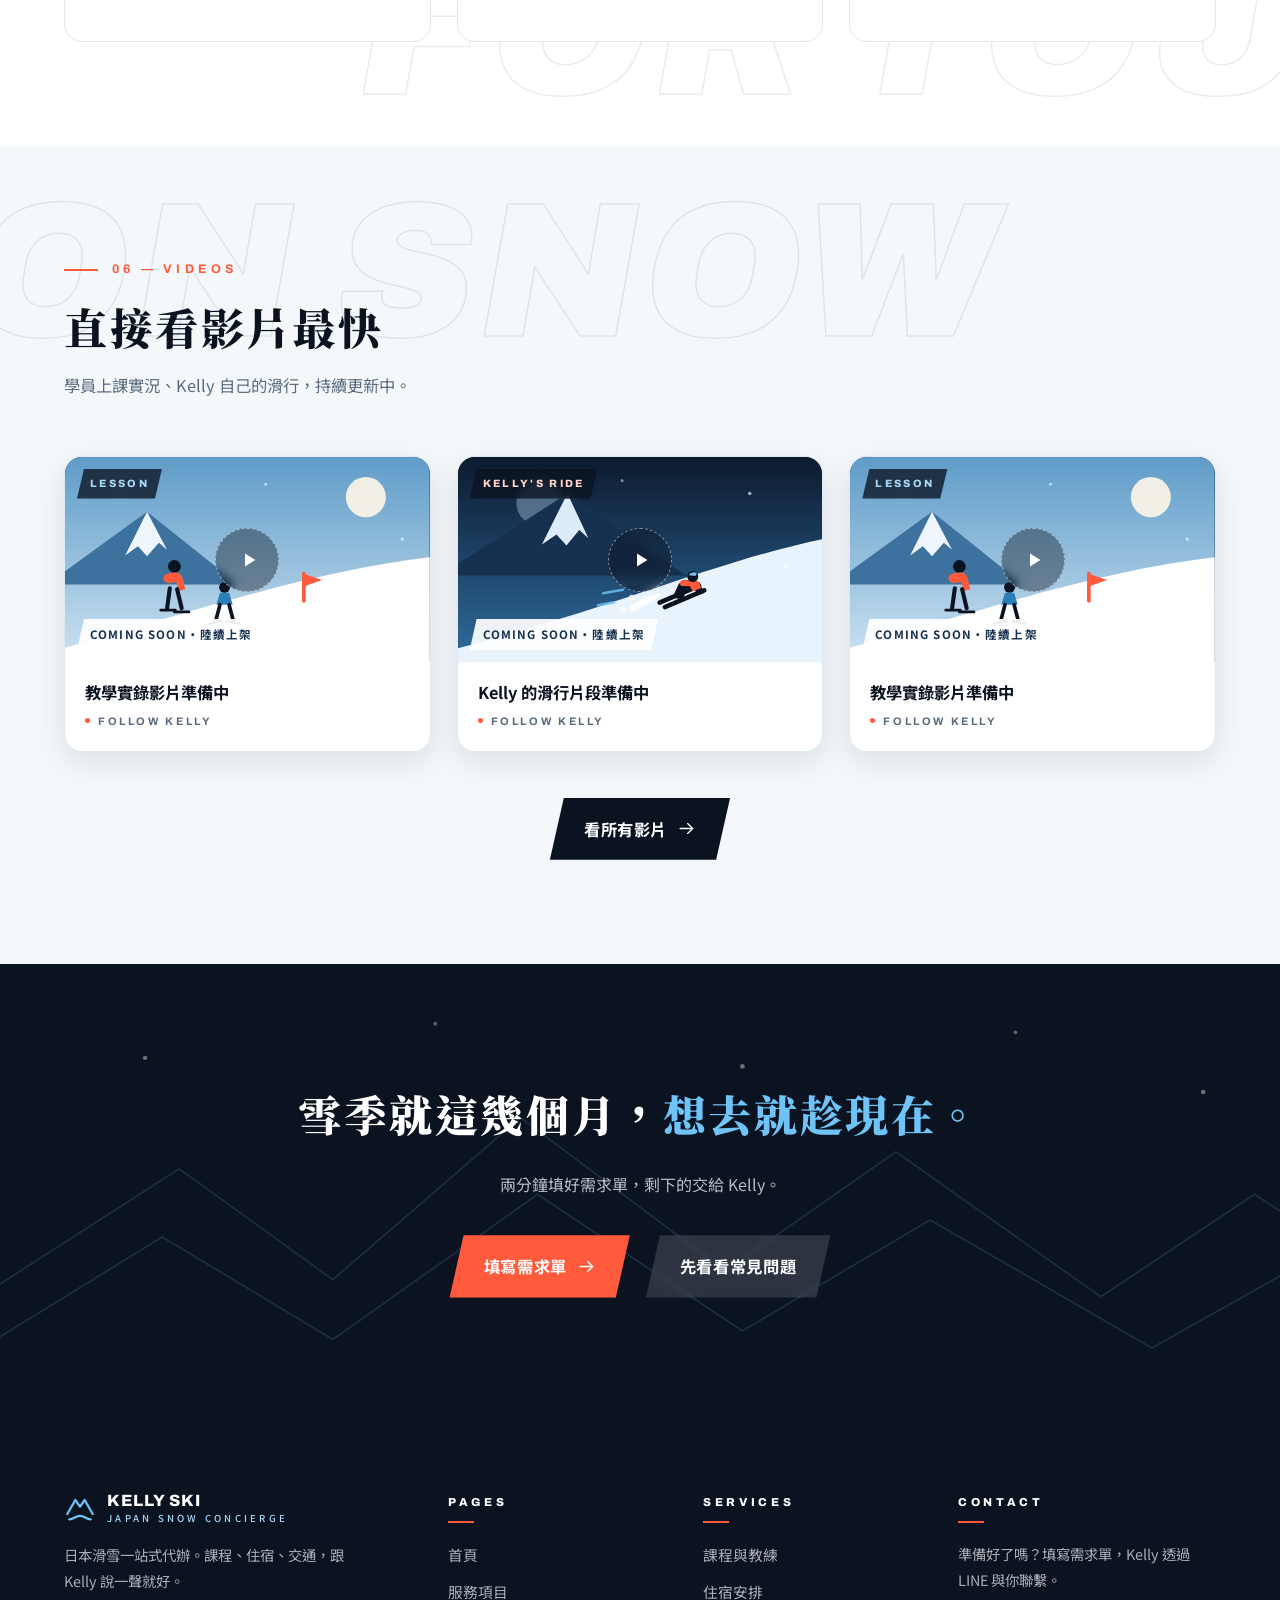
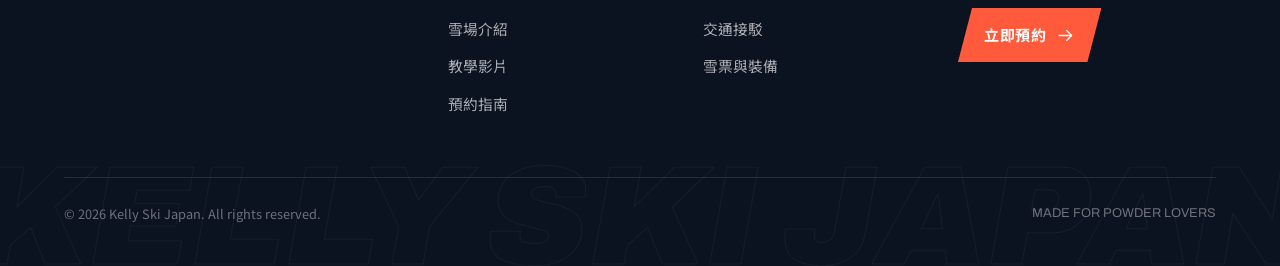
==== commit a7d077ec: "Tone down copy to natural modern ad voice Replace the overly poetic phrasing with plain, confident a" ====
--- a/index.html
+++ b/index.html
@@ -186,11 +186,11 @@
   <div class="hero-inner container">
     <p class="hero-kicker">Japan Ski Concierge</p>
     <h1>
-      雪落成詩的地方，<br>
-      <span class="stroke-line">POWDER &amp; POETRY</span><br>
-      留一道<span class="hl">弧線</span>給你。
+      想去日本滑雪？<br>
+      <span class="stroke-line">POWDER &amp; BEYOND</span><br>
+      跟 Kelly <span class="hl">說一聲</span>就好。
     </h1>
-    <p class="sub">課程、教練、住宿、交通——瑣碎的交給 Kelly，蓬鬆的留給你。你只需要把自己，準時放進冬天裡。</p>
+    <p class="sub">課程、教練、住宿、交通，一次幫你安排好。你只要負責期待出發。</p>
     <div class="hero-ctas">
       <a class="btn btn-primary" href="booking.html">免費規劃我的行程<svg class="ico slide"><use href="#i-arrow"/></svg></a>
       <a class="btn btn-outline" href="services.html">了解服務內容</a>
@@ -202,7 +202,7 @@
     </div>
   </div>
 
-  <span class="vtext" aria-hidden="true">雪・湯・風・眠</span>
+  <span class="vtext" aria-hidden="true">北海道・長野・山形</span>
   <div class="scroll-cue"><span>SCROLL</span><span class="bar"></span></div>
 </section>
 
@@ -220,8 +220,8 @@
   <div class="container">
     <div class="sec-head reveal">
       <p class="eyebrow">01 — Why Kelly</p>
-      <h2>把整季的瑣事，摺成一則訊息</h2>
-      <p class="sub">查雪場、比住宿、找教練、排交通——出發前的功課，常常積得比雪還厚。交給 Kelly，一次摺好，寄出就好。</p>
+      <h2>麻煩的事，交給我們</h2>
+      <p class="sub">查雪場、比住宿、找教練、排交通，做功課真的很累。跟 Kelly 講一次需求，全部搞定。</p>
     </div>
     <div class="grid-3">
       <article class="pt-card reveal" style="--d:0s">
@@ -229,21 +229,21 @@
         <div class="svc-icon"><svg class="ico"><use href="#i-doc"/></svg></div>
         <h3>一站式包辦</h3>
         <p class="en-sub">One-Stop Service</p>
-        <p>課程、住宿、交通、雪票，像坐上纜車——上車之後，一路把你送到山頂。</p>
+        <p>課程、住宿、交通、雪票一次訂好，不用自己在十個網站之間切來切去。</p>
       </article>
       <article class="pt-card reveal" style="--d:0.12s">
         <span class="idx">02</span>
         <div class="svc-icon"><svg class="ico"><use href="#i-chat"/></svg></div>
         <h3>中文在地溝通</h3>
         <p class="en-sub">Chinese Support</p>
-        <p>從規劃到雪地，中文一路相伴——連教練都說著你聽得懂的語言，摔倒時也有人用中文說「沒關係」。</p>
+        <p>從規劃到上課全程中文，教練也能安排中文授課，溝通零障礙。</p>
       </article>
       <article class="pt-card reveal" style="--d:0.24s">
         <span class="idx">03</span>
         <div class="svc-icon"><svg class="ico"><use href="#i-flag"/></svg></div>
         <h3>完全客製彈性</h3>
         <p class="en-sub">Fully Tailored</p>
-        <p>親子的慢、閨蜜的鬧、進階的快——行程跟著人走，而不是人追著行程跑。單點也歡迎。</p>
+        <p>親子團、朋友團、進階衝雪團都能排。行程照你的需求來，單點也可以。</p>
       </article>
     </div>
   </div>
@@ -255,33 +255,33 @@
   <div class="container">
     <div class="sec-head center reveal">
       <p class="eyebrow">02 — Services</p>
-      <h2>上山之前，先把日子安頓好</h2>
-      <p class="sub">四件事，各自可以單點；湊在一起，就是一趟不用操心的旅程。</p>
+      <h2>四件事，全部有人處理</h2>
+      <p class="sub">可以整套安排，也可以只挑需要的。</p>
     </div>
     <div class="grid-4">
       <article class="pt-card reveal" style="--d:0s">
         <div class="svc-icon"><svg class="ico"><use href="#i-coach"/></svg></div>
         <h3>課程與教練</h3>
         <p class="en-sub">Lessons</p>
-        <p>從第一次站上雪，到刻出自己的弧線，都有人領路。</p>
+        <p>中文教練、私人課、團體課，照你的程度安排。</p>
       </article>
       <article class="pt-card reveal" style="--d:0.1s">
         <div class="svc-icon"><svg class="ico"><use href="#i-bed"/></svg></div>
         <h3>住宿安排</h3>
         <p class="en-sub">Stay</p>
-        <p>滑完雪，總要有一盞燈、一池湯，替你把夜晚接住。</p>
+        <p>雪場飯店、溫泉旅館、公寓民宿，幫你比價搶房。</p>
       </article>
       <article class="pt-card reveal" style="--d:0.2s">
         <div class="svc-icon"><svg class="ico"><use href="#i-bus"/></svg></div>
         <h3>交通接駁</h3>
         <p class="en-sub">Transfer</p>
-        <p>從機場到山腳，連行李和睡意，都有人負責接送。</p>
+        <p>機場接送、雪場巴士、新幹線，時間全部接好。</p>
       </article>
       <article class="pt-card reveal" style="--d:0.3s">
         <div class="svc-icon"><svg class="ico"><use href="#i-ticket"/></svg></div>
         <h3>雪票與裝備</h3>
         <p class="en-sub">Pass &amp; Gear</p>
-        <p>雪票與裝備提前備妥——別把雪季，浪費在排隊櫃檯。</p>
+        <p>雪票和裝備事先訂好，到場直接開滑。</p>
       </article>
     </div>
     <div style="text-align:center;margin-top:46px" class="reveal">
@@ -296,8 +296,8 @@
   <div class="container">
     <div class="sec-head reveal">
       <p class="eyebrow">03 — Resorts</p>
-      <h2>每一座山，都有自己的白</h2>
-      <p class="sub">粉雪的輕、溫泉的暖、樹冰的靜——告訴 Kelly，你想遇見哪一種。</p>
+      <h2>想去哪座雪場？</h2>
+      <p class="sub">每個雪場個性都不一樣。選不出來，就讓 Kelly 依你的程度和喜好推薦。</p>
     </div>
     <div class="resort-grid">
       <article class="resort-card reveal" style="--d:0s">
@@ -410,8 +410,8 @@
   <div class="container">
     <div class="sec-head center reveal">
       <p class="eyebrow" style="justify-content:center">04 — How It Works</p>
-      <h2>從一則訊息，到一整座雪山</h2>
-      <p class="sub">中間的四步，其實你只需要走第一步。</p>
+      <h2>預約很簡單</h2>
+      <p class="sub">四個步驟，你只要做第一步，剩下的交給 Kelly。</p>
     </div>
     <div class="steps">
       <div class="step reveal" style="--d:0s">
@@ -450,7 +450,7 @@
   <div class="container">
     <div class="sec-head center reveal">
       <p class="eyebrow">05 — For Whom</p>
-      <h2>每一種你，都有雪可滑</h2>
+      <h2>從沒滑過到很會滑，都有方案</h2>
     </div>
     <div class="grid-3">
       <article class="pt-card reveal" style="--d:0s">
@@ -493,8 +493,8 @@
   <div class="container">
     <div class="sec-head reveal">
       <p class="eyebrow">06 — Videos</p>
-      <h2>文字寫不出的坡度，畫面替你留著</h2>
-      <p class="sub">學員的第一個 S 彎、Kelly 的粉雪早晨——正在陸續上架。</p>
+      <h2>直接看影片最快</h2>
+      <p class="sub">學員上課實況、Kelly 自己的滑行，持續更新中。</p>
     </div>
     <div class="video-grid" id="videoFeatured"></div>
     <div style="text-align:center;margin-top:46px" class="reveal">
@@ -517,8 +517,8 @@
   </div>
   <span class="ghost">LET'S GO</span>
   <div class="container">
-    <h2 class="reveal">雪不等人，<span class="hl">幸好 Kelly 等你。</span></h2>
-    <p class="reveal">兩分鐘，把想像說給我們聽；剩下的冬天，替你安排妥當。</p>
+    <h2 class="reveal">雪季就這幾個月，<span class="hl">想去就趁現在。</span></h2>
+    <p class="reveal">兩分鐘填好需求單，剩下的交給 Kelly。</p>
     <div class="btn-row reveal">
       <a class="btn btn-primary" href="booking.html">填寫需求單<svg class="ico slide"><use href="#i-arrow"/></svg></a>
       <a class="btn btn-outline" href="guide.html">先看看常見問題</a>
@@ -535,7 +535,7 @@
           <svg class="ico" style="width:32px;height:32px;color:#6fc3f7"><use href="#i-mark"/></svg>
           <span class="brand-txt"><b>KELLY SKI</b><span>JAPAN SNOW CONCIERGE</span></span>
         </a>
-        <p>把冬天的瑣事摺成一則訊息，其餘的白，留給你。日本滑雪一站式代辦。</p>
+        <p>日本滑雪一站式代辦。課程、住宿、交通，跟 Kelly 說一聲就好。</p>
       </div>
       <div>
         <h4>Pages</h4>
